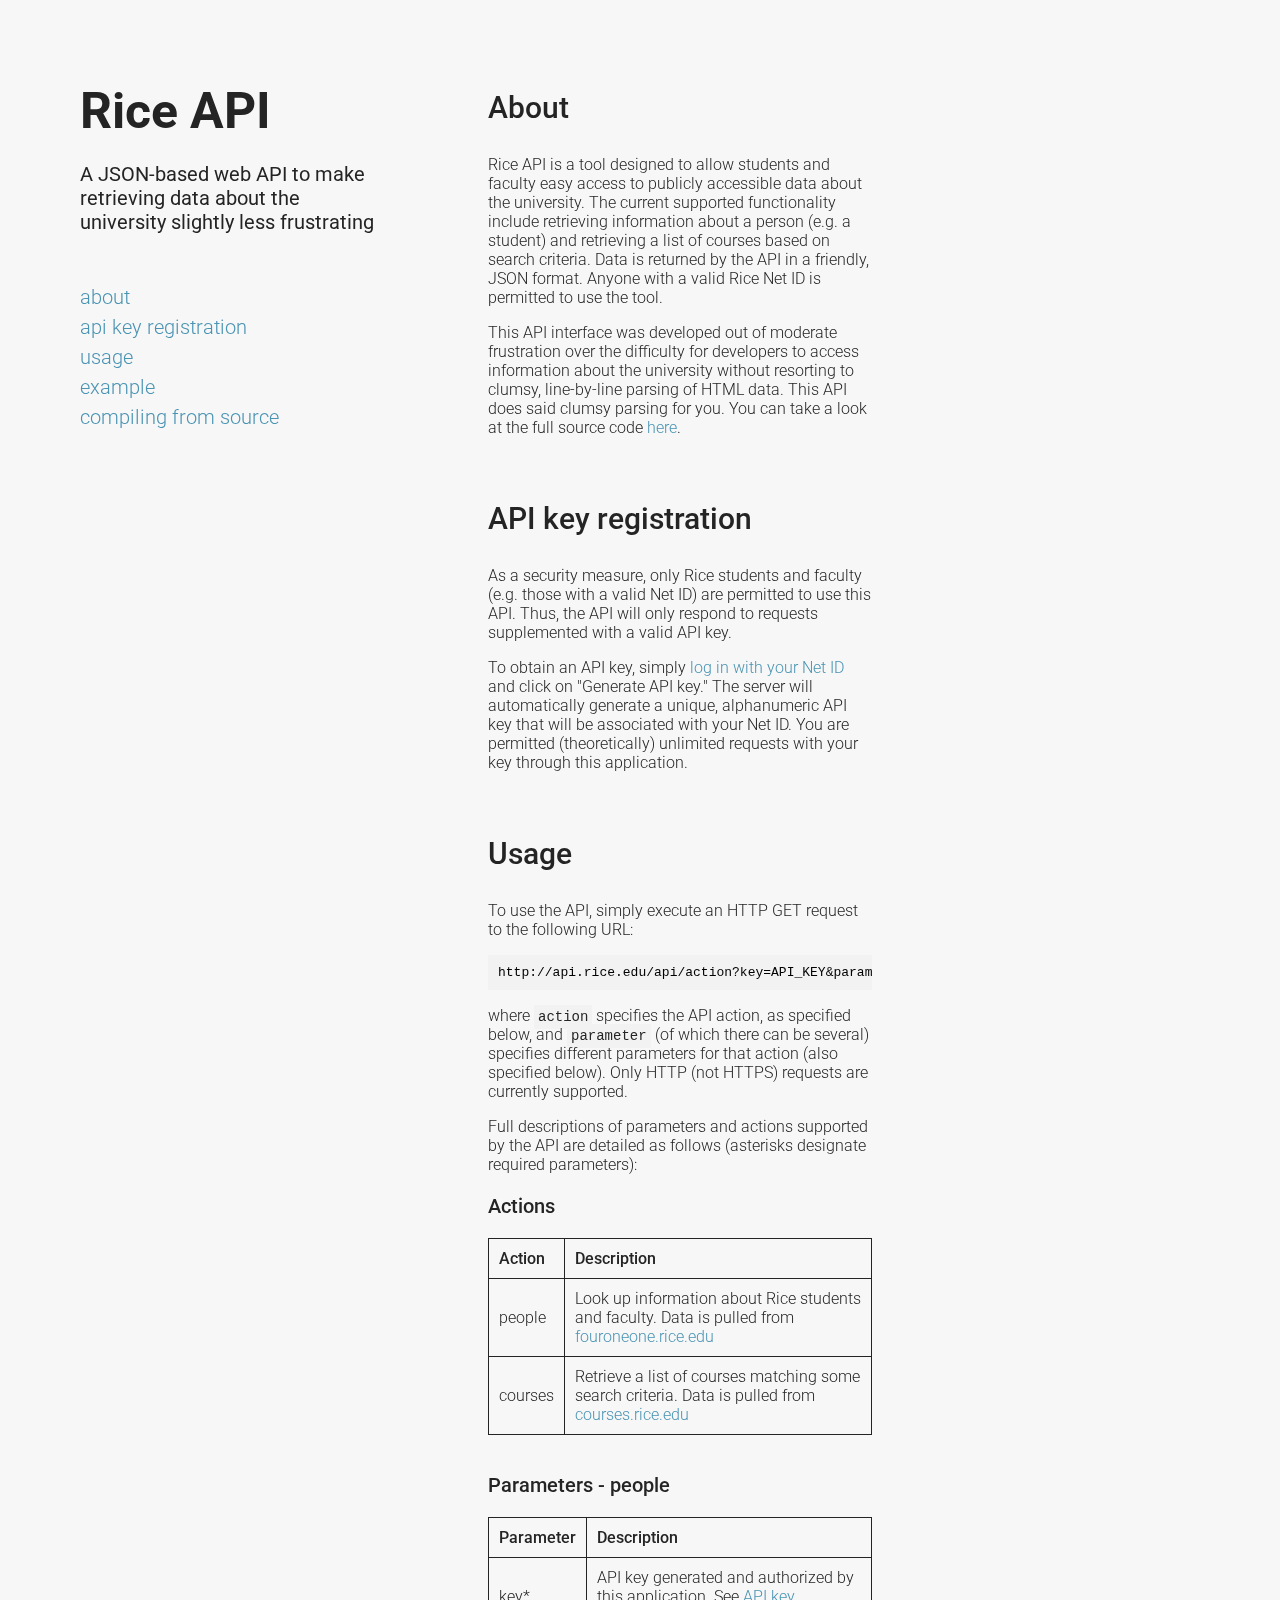
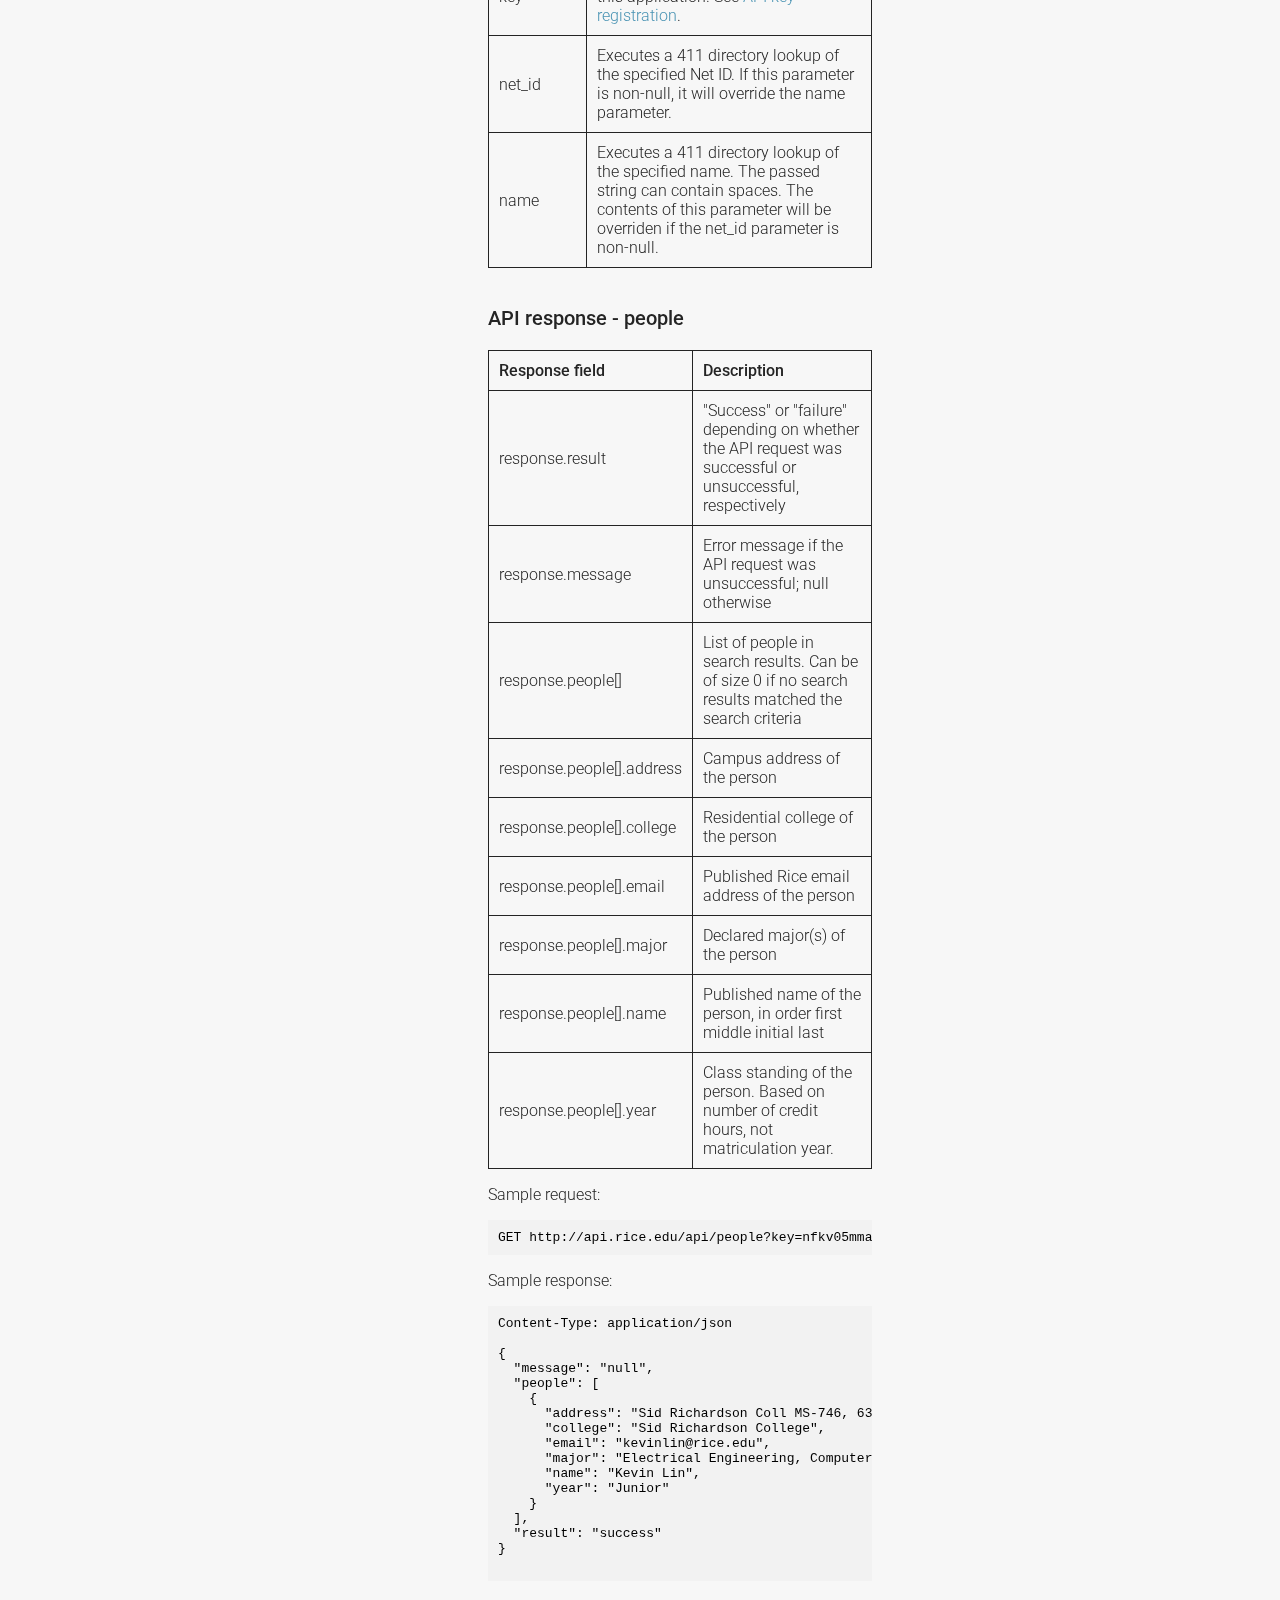
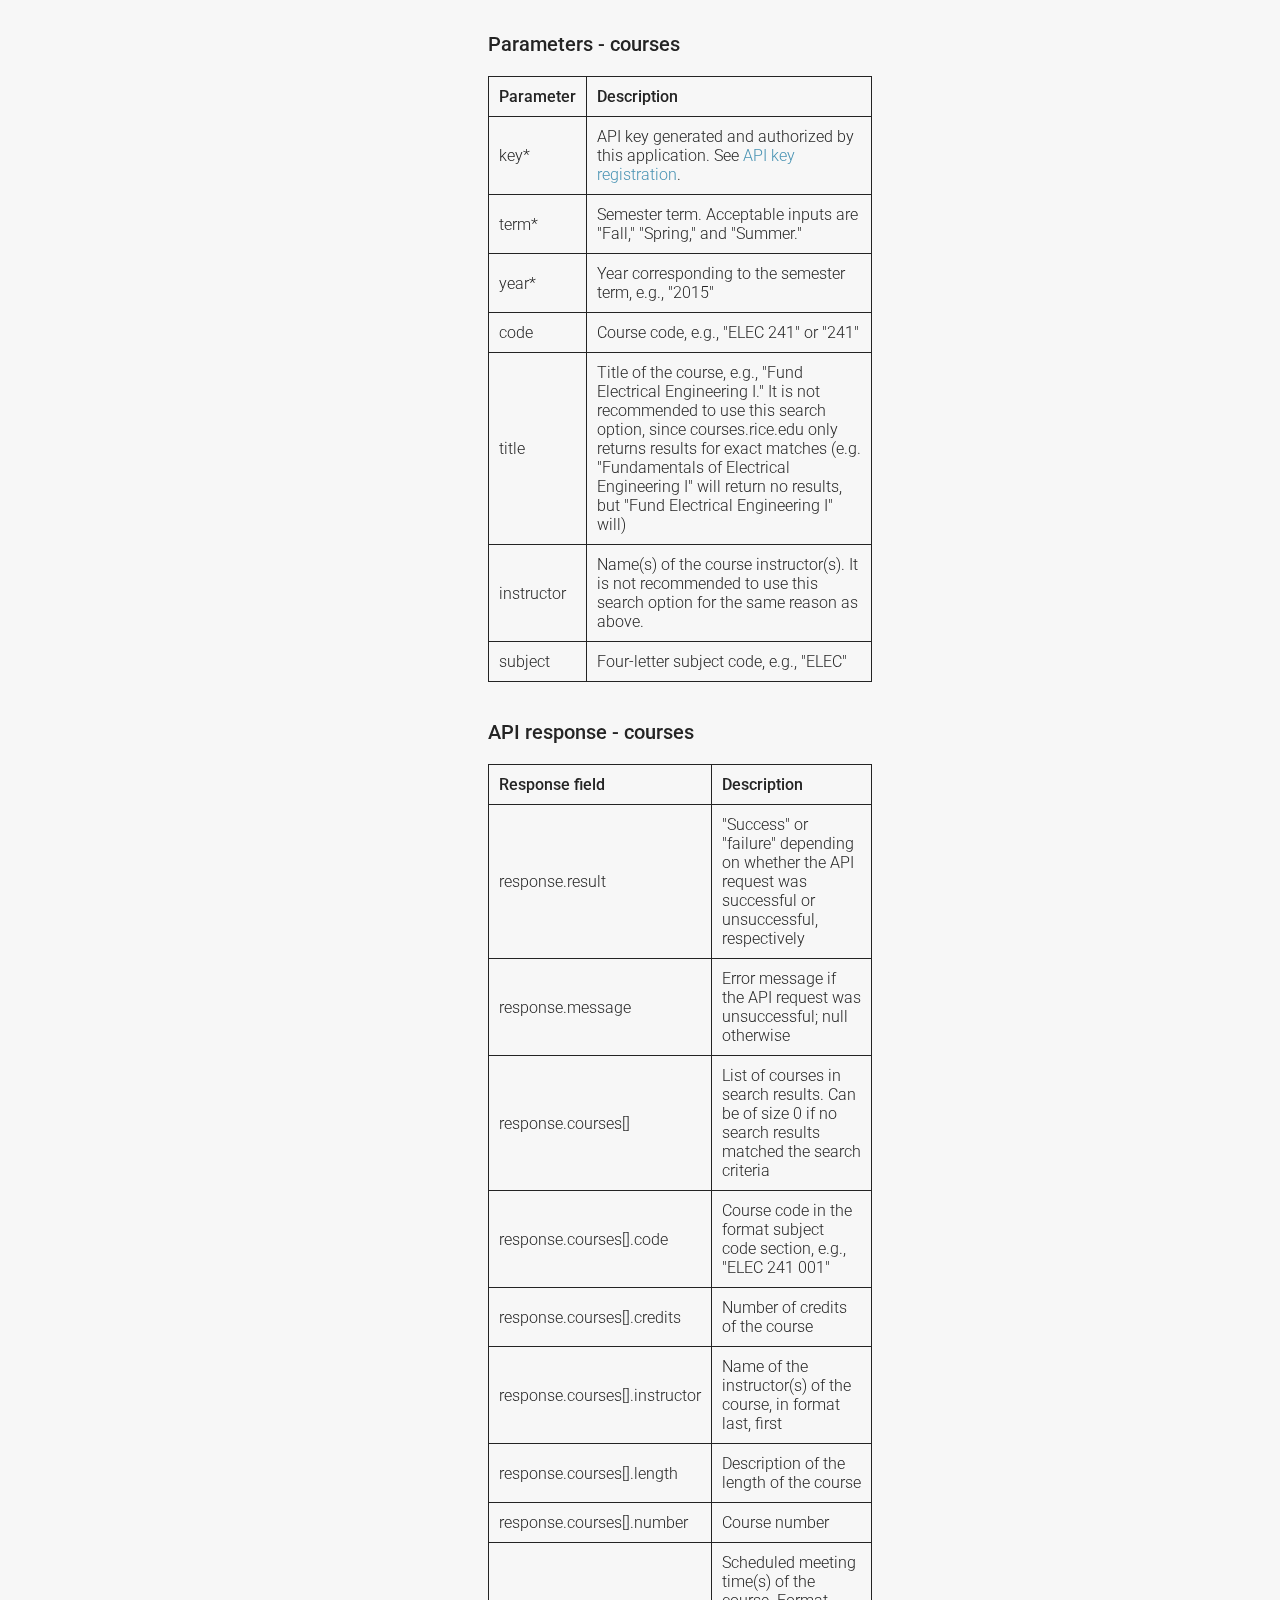
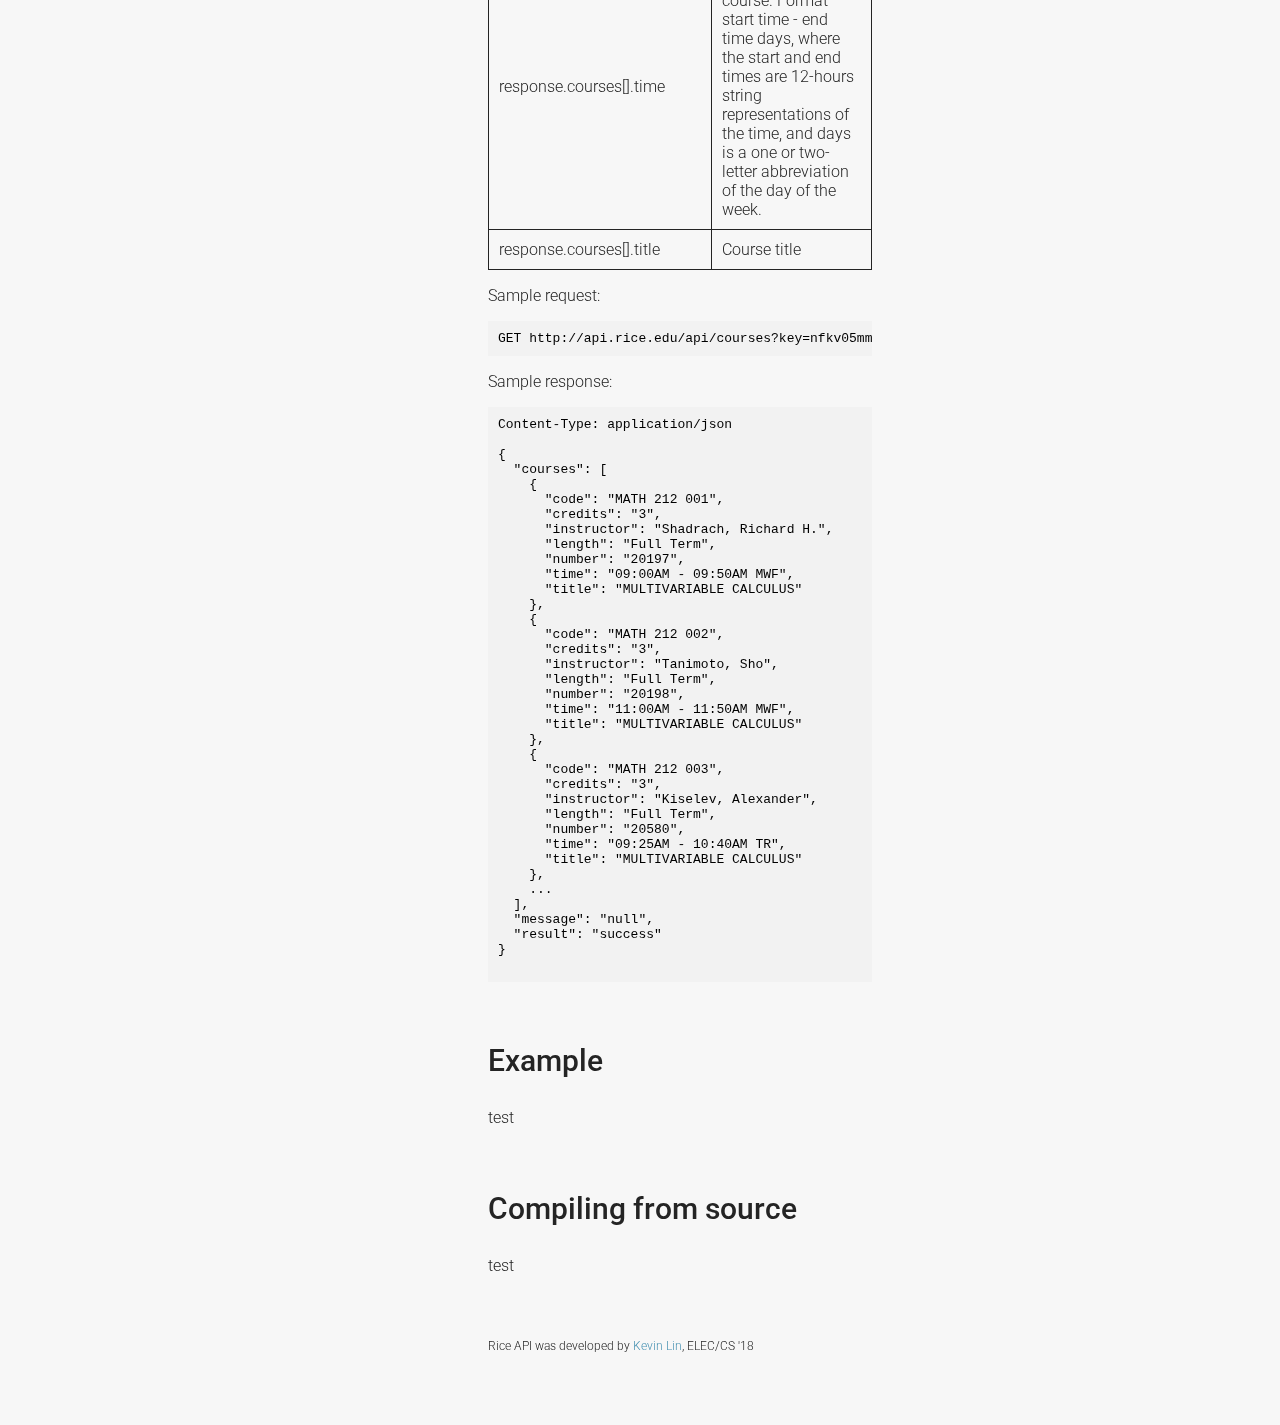
==== app/static/index.html @ b95ea98e "API key generation interface + bug fixes" ====
<!DOCTYPE html>
<html>
    <head lang="en">
        <meta charset="UTF-8">

        <link href='http://fonts.googleapis.com/css?family=Roboto:400,100,300,500,700,900' rel='stylesheet' type='text/css'>
        <link href='../static/stylesheet.css' rel='stylesheet' type='text/css'>
        <link href='../static/prettify/sunburst.css' rel='stylesheet' type='text/css'>

        <script src="../static/prettify/run_prettify.js"></script>

        <title>Rice API</title>
    </head>

    <body>
        <div class="sidebar">
            <p class="title">Rice API</p>
            <p class="subtitle">A JSON-based web API to make retrieving data about the university slightly less frustrating</p>
            <br/>
            <p class="link"><a href="#">about</a></p>
            <p class="link"><a href="#">api key registration</a></p>
            <p class="link"><a href="#">usage</a></p>
            <p class="link"><a href="#">example</a></p>
            <p class="link"><a href="#">compiling from source</a></p>
        </div>
        <div class="content">
            <p class="heading">About</p>
            <p class="text">Rice API is a tool designed to allow students and faculty easy access to publicly accessible data about the university. The current supported functionality include retrieving information about a person (e.g. a student) and retrieving a list of courses based on search criteria. Data is returned by the API in a friendly, JSON format. Anyone with a valid Rice Net ID is permitted to use the tool.</p>
            <p class="text">This API interface was developed out of moderate frustration over the difficulty for developers to access information about the university without resorting to clumsy, line-by-line parsing of HTML data. This API does said clumsy parsing for you. You can take a look at the full source code <a href="https://www.github.com/LINKIWI/RiceAPI">here</a>.</p>
            <br/>
            <p class="heading">API key registration</p>
            <p class="text">As a security measure, only Rice students and faculty (e.g. those with a valid Net ID) are permitted to use this API. Thus, the API will only respond to requests supplemented with a valid API key.</p>
            <p class="text">To obtain an API key, simply <a href="/login">log in with your Net ID</a> and click on "Generate API key." The server will automatically generate a unique, alphanumeric API key that will be associated with your Net ID. You are permitted (theoretically) unlimited requests with your key through this application.</p>
            <br/>
            <p class="heading">Usage</p>
            <p class="text">To use the API, simply execute an HTTP GET request to the following URL:</p>
            <pre>http://api.rice.edu/api/action?key=API_KEY&amp;parameter=SOME_CRITERION</pre>
            <p class="text">where <code>action</code> specifies the API action, as specified below, and <code>parameter</code> (of which there can be several) specifies different parameters for that action (also specified below). Only HTTP (not HTTPS) requests are currently supported.</p>
            <p class="text">Full descriptions of parameters and actions supported by the API are detailed as follows (asterisks designate required parameters):</p>
            <p class="subheading">Actions</p>
            <table border="1" cellpadding="10px">
                <tr>
                    <td><p class="bold_text">Action</p></td>
                    <td><p class="bold_text">Description</p></td>
                </tr>
                <tr>
                    <td><p class="table_text">people</p></td>
                    <td>
                        <p class="table_text">Look up information about Rice students and faculty. Data is pulled from <a href="http://fouroneone.rice.edu">fouroneone.rice.edu</a></p>
                    </td>
                </tr>
                <tr>
                    <td><p class="table_text">courses</p></td>
                    <td>
                        <p class="table_text">Retrieve a list of courses matching some search criteria. Data is pulled from <a href="http://courses.rice.edu">courses.rice.edu</a></p>
                    </td>
                </tr>
            </table>
            <br/>
            <p class="subheading">Parameters - people</p>
            <table border="1" cellpadding="10px">
                <tr>
                    <td><p class="bold_text">Parameter</p></td>
                    <td><p class="bold_text">Description</p></td>
                </tr>
                <tr>
                    <td><p class="table_text">key*</p></td>
                    <td>
                        <p class="table_text">API key generated and authorized by this application. See <a href="#">API key registration</a>.</p>
                    </td>
                </tr>
                <tr>
                    <td><p class="table_text">net_id</p></td>
                    <td>
                        <p class="table_text">Executes a 411 directory lookup of the specified Net ID. If this parameter is non-null, it will override the name parameter.</p>
                    </td>
                </tr>
                <tr>
                    <td><p class="table_text">name</p></td>
                    <td>
                        <p class="table_text">Executes a 411 directory lookup of the specified name. The passed string can contain spaces. The contents of this parameter will be overriden if the net_id parameter is non-null.</p>
                    </td>
                </tr>
            </table>
            <br/>
            <p class="subheading">API response - people</p>
            <table border="1" cellpadding="10px">
                <tr>
                    <td><p class="bold_text">Response field</p></td>
                    <td><p class="bold_text">Description</p></td>
                </tr>
                <tr>
                    <td><p class="table_text">response.result</p></td>
                    <td>
                        <p class="table_text">"Success" or "failure" depending on whether the API request was successful or unsuccessful, respectively</p>
                    </td>
                </tr>
                <tr>
                    <td><p class="table_text">response.message</p></td>
                    <td>
                        <p class="table_text">Error message if the API request was unsuccessful; null otherwise</p>
                    </td>
                </tr>
                <tr>
                    <td><p class="table_text">response.people[]</p></td>
                    <td>
                        <p class="table_text">List of people in search results. Can be of size 0 if no search results matched the search criteria</p>
                    </td>
                </tr>
                <tr>
                    <td><p class="table_text">response.people[].address</p></td>
                    <td>
                        <p class="table_text">Campus address of the person</p>
                    </td>
                </tr>
                <tr>
                    <td><p class="table_text">response.people[].college</p></td>
                    <td>
                        <p class="table_text">Residential college of the person</p>
                    </td>
                </tr>
                <tr>
                    <td><p class="table_text">response.people[].email</p></td>
                    <td>
                        <p class="table_text">Published Rice email address of the person</p>
                    </td>
                </tr>
                <tr>
                    <td><p class="table_text">response.people[].major</p></td>
                    <td>
                        <p class="table_text">Declared major(s) of the person</p>
                    </td>
                </tr>
                <tr>
                    <td><p class="table_text">response.people[].name</p></td>
                    <td>
                        <p class="table_text">Published name of the person, in order first middle initial last</p>
                    </td>
                </tr>
                <tr>
                    <td><p class="table_text">response.people[].year</p></td>
                    <td>
                        <p class="table_text">Class standing of the person. Based on number of credit hours, not matriculation year.</p>
                    </td>
                </tr>
            </table>
            <p class="text">Sample request:</p>
            <pre>GET http://api.rice.edu/api/people?key=nfkv05mmalawcba6ta00mhz536denf&amp;net_id=kl38</pre>
            <p class="text">Sample response:</p>
            <pre>
Content-Type: application/json

{
  "message": "null",
  "people": [
    {
      "address": "Sid Richardson Coll MS-746, 6360 Main Street, , TX 77005-1847",
      "college": "Sid Richardson College",
      "email": "kevinlin@rice.edu",
      "major": "Electrical Engineering, Computer Science",
      "name": "Kevin Lin",
      "year": "Junior"
    }
  ],
  "result": "success"
}
            </pre>
            <br/>
            <p class="subheading">Parameters - courses</p>
            <table border="1" cellpadding="10px">
                <tr>
                    <td><p class="bold_text">Parameter</p></td>
                    <td><p class="bold_text">Description</p></td>
                </tr>
                <tr>
                    <td><p class="table_text">key*</p></td>
                    <td>
                        <p class="table_text">API key generated and authorized by this application. See <a href="#">API key registration</a>.</p>
                    </td>
                </tr>
                <tr>
                    <td><p class="table_text">term*</p></td>
                    <td>
                        <p class="table_text">Semester term. Acceptable inputs are "Fall," "Spring," and "Summer."</p>
                    </td>
                </tr>
                <tr>
                    <td><p class="table_text">year*</p></td>
                    <td>
                        <p class="table_text">Year corresponding to the semester term, e.g., "2015"</p>
                    </td>
                </tr>
                <tr>
                    <td><p class="table_text">code</p></td>
                    <td>
                        <p class="table_text">Course code, e.g., "ELEC 241" or "241"</p>
                    </td>
                </tr>
                <tr>
                    <td><p class="table_text">title</p></td>
                    <td>
                        <p class="table_text">Title of the course, e.g., "Fund Electrical Engineering I." It is not recommended to use this search option, since courses.rice.edu only returns results for exact matches (e.g. "Fundamentals of Electrical Engineering I" will return no results, but "Fund Electrical Engineering I" will)</p>
                    </td>
                </tr>
                <tr>
                    <td><p class="table_text">instructor</p></td>
                    <td>
                        <p class="table_text">Name(s) of the course instructor(s). It is not recommended to use this search option for the same reason as above.</p>
                    </td>
                </tr>
                <tr>
                    <td><p class="table_text">subject</p></td>
                    <td>
                        <p class="table_text">Four-letter subject code, e.g., "ELEC"</p>
                    </td>
                </tr>
            </table>
            <br/>
            <p class="subheading">API response - courses</p>
            <table border="1" cellpadding="10px">
                <tr>
                    <td><p class="bold_text">Response field</p></td>
                    <td><p class="bold_text">Description</p></td>
                </tr>
                <tr>
                    <td><p class="table_text">response.result</p></td>
                    <td>
                        <p class="table_text">"Success" or "failure" depending on whether the API request was successful or unsuccessful, respectively</p>
                    </td>
                </tr>
                <tr>
                    <td><p class="table_text">response.message</p></td>
                    <td>
                        <p class="table_text">Error message if the API request was unsuccessful; null otherwise</p>
                    </td>
                </tr>
                <tr>
                    <td><p class="table_text">response.courses[]</p></td>
                    <td>
                        <p class="table_text">List of courses in search results. Can be of size 0 if no search results matched the search criteria</p>
                    </td>
                </tr>
                <tr>
                    <td><p class="table_text">response.courses[].code</p></td>
                    <td>
                        <p class="table_text">Course code in the format subject code section, e.g., "ELEC 241 001"</p>
                    </td>
                </tr>
                <tr>
                    <td><p class="table_text">response.courses[].credits</p></td>
                    <td>
                        <p class="table_text">Number of credits of the course</p>
                    </td>
                </tr>
                <tr>
                    <td><p class="table_text">response.courses[].instructor</p></td>
                    <td>
                        <p class="table_text">Name of the instructor(s) of the course, in format last, first</p>
                    </td>
                </tr>
                <tr>
                    <td><p class="table_text">response.courses[].length</p></td>
                    <td>
                        <p class="table_text">Description of the length of the course</p>
                    </td>
                </tr>
                <tr>
                    <td><p class="table_text">response.courses[].number</p></td>
                    <td>
                        <p class="table_text">Course number</p>
                    </td>
                </tr>
                <tr>
                    <td><p class="table_text">response.courses[].time</p></td>
                    <td>
                        <p class="table_text">Scheduled meeting time(s) of the course. Format start time - end time days, where the start and end times are 12-hours string representations of the time, and days is a one or two-letter abbreviation of the day of the week.</p>
                    </td>
                </tr>
                <tr>
                    <td><p class="table_text">response.courses[].title</p></td>
                    <td>
                        <p class="table_text">Course title</p>
                    </td>
                </tr>
            </table>
            <p class="text">Sample request:</p>
            <pre>GET http://api.rice.edu/api/courses?key=nfkv05mmalawcba6ta00mhz536denf&amp;term=spring&amp;year=2015&amp;code=MATH 212</pre>
            <p class="text">Sample response:</p>
            <pre>
Content-Type: application/json

{
  "courses": [
    {
      "code": "MATH 212 001",
      "credits": "3",
      "instructor": "Shadrach, Richard H.",
      "length": "Full Term",
      "number": "20197",
      "time": "09:00AM - 09:50AM MWF",
      "title": "MULTIVARIABLE CALCULUS"
    },
    {
      "code": "MATH 212 002",
      "credits": "3",
      "instructor": "Tanimoto, Sho",
      "length": "Full Term",
      "number": "20198",
      "time": "11:00AM - 11:50AM MWF",
      "title": "MULTIVARIABLE CALCULUS"
    },
    {
      "code": "MATH 212 003",
      "credits": "3",
      "instructor": "Kiselev, Alexander",
      "length": "Full Term",
      "number": "20580",
      "time": "09:25AM - 10:40AM TR",
      "title": "MULTIVARIABLE CALCULUS"
    },
    ...
  ],
  "message": "null",
  "result": "success"
}
            </pre>
            <br/>
            <p class="heading">Example</p>
            <p class="text">test</p>
            <br/>
            <p class="heading">Compiling from source</p>
            <p class="text">test</p>
            <br/>
            <br/>
            <p class="footer">Rice API was developed by <a href="http://www.kevinlin.info">Kevin Lin</a>, ELEC/CS '18</p>
        </div>
    </body>
</html>
---- app/static/stylesheet.css ----
body {
    background: #F7F7F7;
    margin-top: 60px;
    margin-bottom: 60px;
}

table {
    border-collapse: collapse;
}

table, th, td {
    border: 1px solid #242424;
}

pre {
    background: #F2F2F2;
    padding: 10px;
    overflow: auto;
}

code {
    background: #F2F2F2;
    padding: 4px;
    font-size: 14px;
}

p.title {
    font-family: 'Roboto', sans-serif;
    font-weight: 700;
    font-size: 50px;
    line-height: 2px;
    color: #242424;
}

p.subtitle {
    font-family: 'Roboto', sans-serif;
    font-weight: 400;
    font-size: 20px;
    color: #242424;
}

p.heading {
    font-family: 'Roboto', sans-serif;
    font-weight: 500;
    font-size: 30px;
    color: #242424;
}

p.text {
    font-family: 'Roboto', sans-serif;
    font-weight: 300;
    font-size: 16px;
    color: #242424;
}

p.table_text {
    font-family: 'Roboto', sans-serif;
    font-weight: 300;
    font-size: 16px;
    margin: 0;
    padding: 0;
    color: #242424;
}

p.bold_text {
    font-family: 'Roboto', sans-serif;
    font-weight: 500;
    font-size: 16px;
    margin: 0;
    padding: 0;
    color: #242424;
}

p.text_alt {
    font-family: 'Roboto', sans-serif;
    font-weight: 300;
    font-size: 16px;
    line-height: 10px;
    color: #242424;
}

p.subheading {
    font-family: 'Roboto', sans-serif;
    font-weight: 500;
    font-size: 20px;
    color: #242424;
}

p.footer {
    font-family: 'Roboto', sans-serif;
    font-weight: 300;
    font-size: 12px;
    color: #242424;
}

p.link {
    font-family: 'Roboto', sans-serif;
    font-weight: 300;
    font-size: 20px;
    line-height: 10px;
    color: #242424;
}

div.content {
    margin-left: 480px;
    margin-right: 400px;
    overflow: auto;
}

div.sidebar {
    width: 300px;
    margin-right: 80px;
    margin-left: 80px;
    position: fixed;
    left: 0;
}

a:link {
    color: #4993B3;
    text-decoration: none;
}

a:active {
    color: #4993B3;
    text-decoration: none;
}

a:visited {
    color: #4993B3;
    text-decoration: none;
}

a:hover {
    color: #9CCFE6;
    text-decoration: none;
}
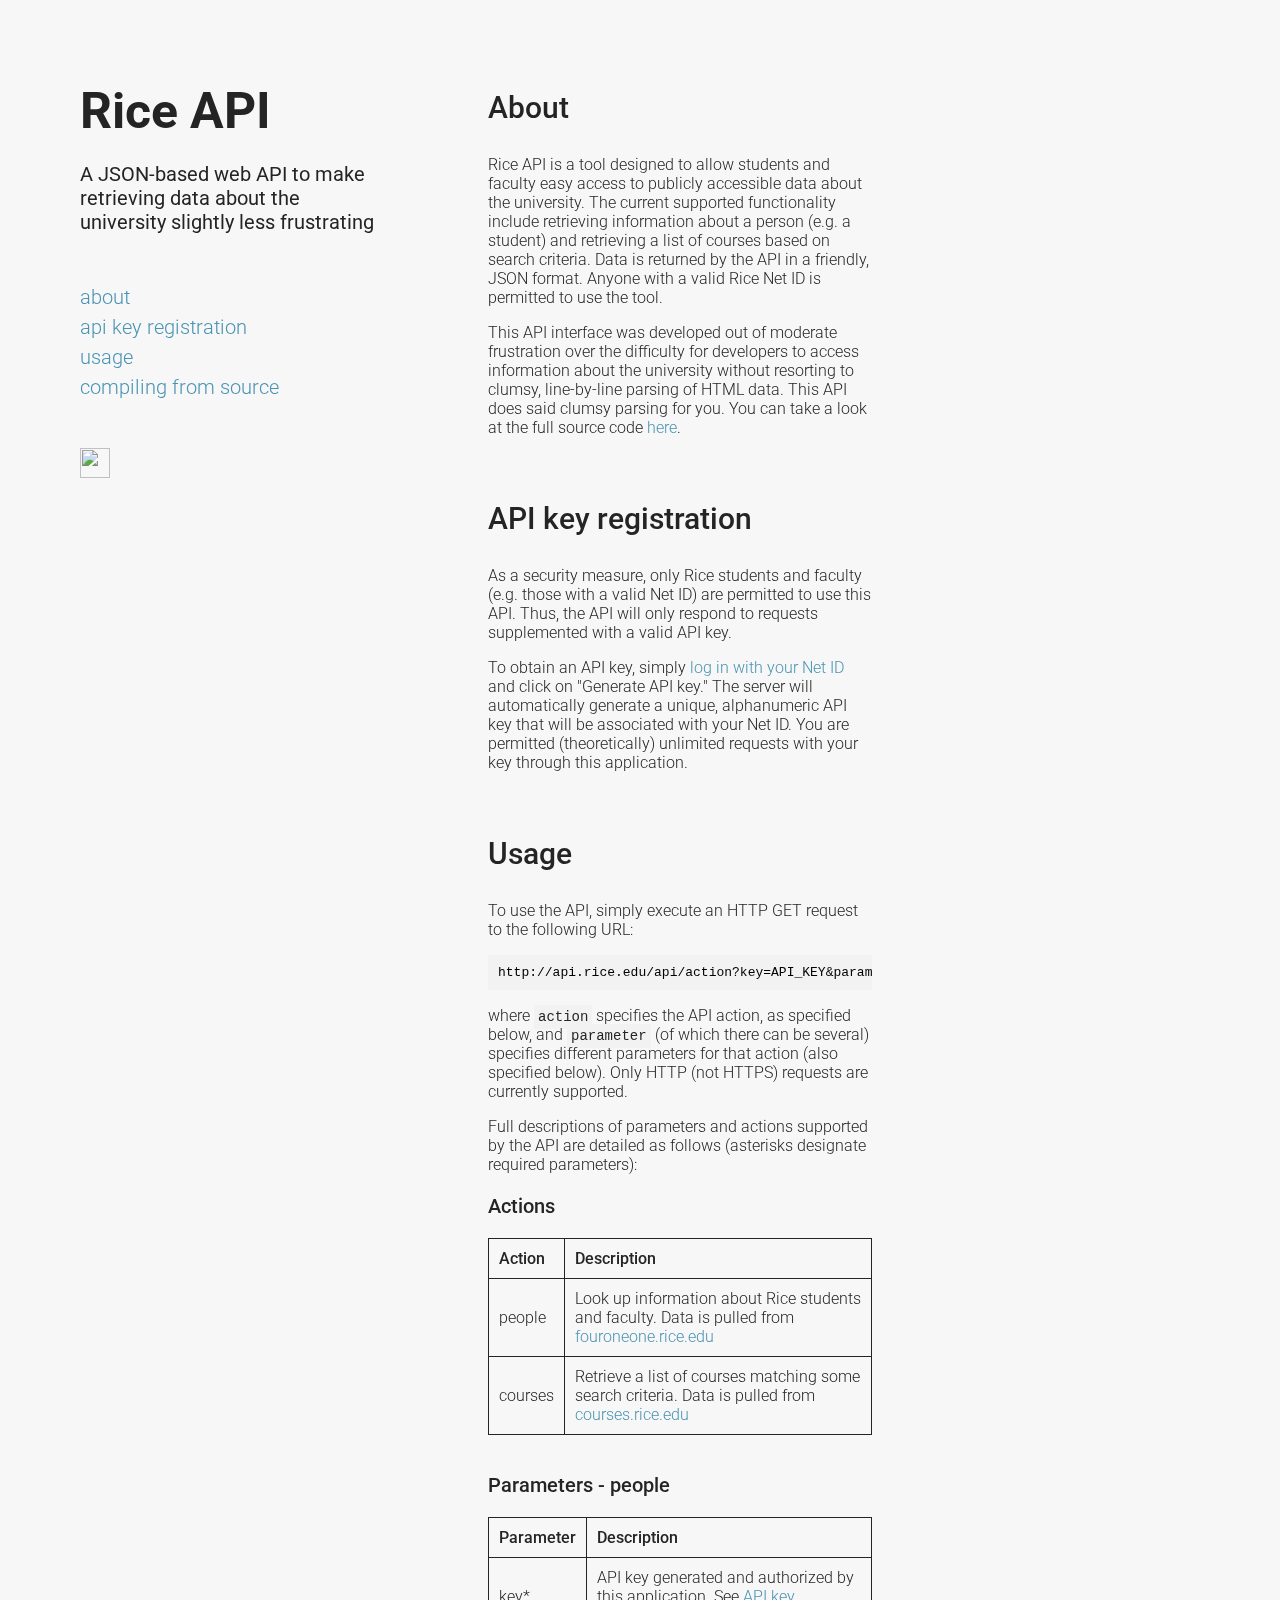
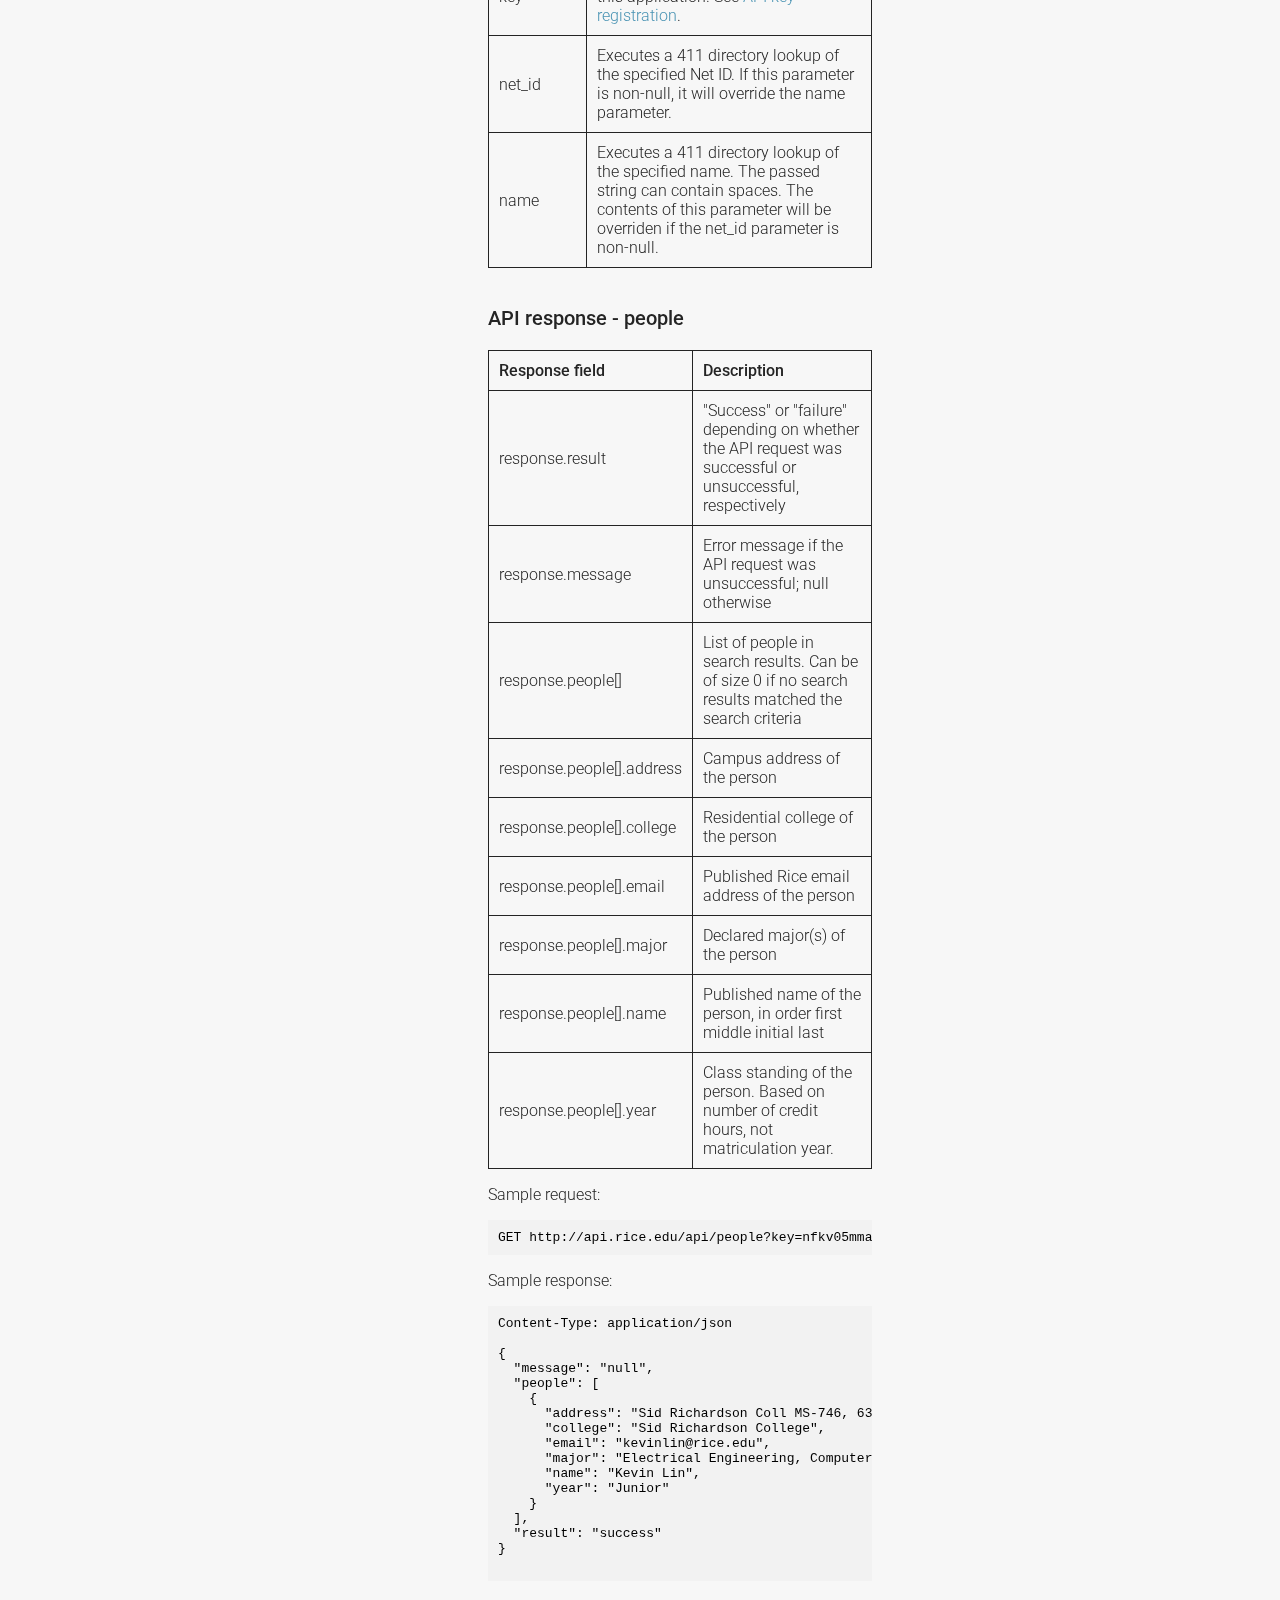
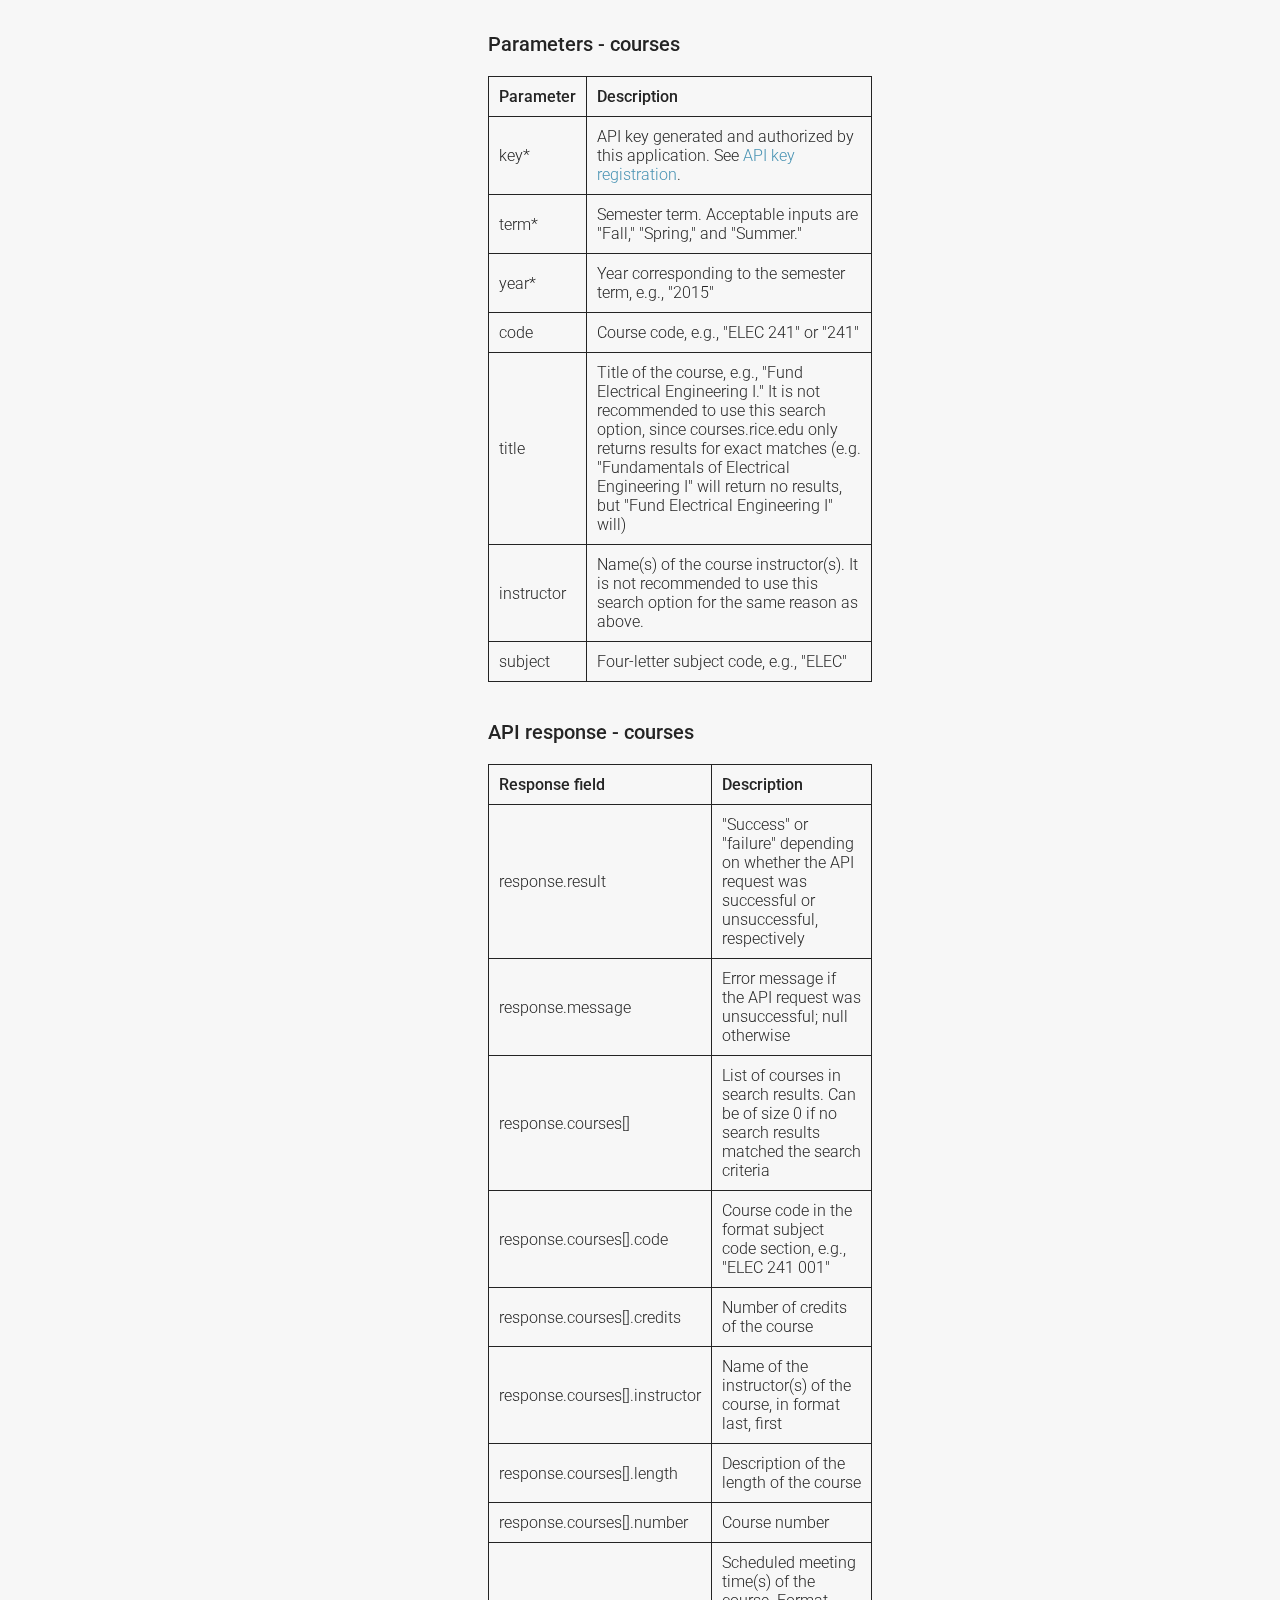
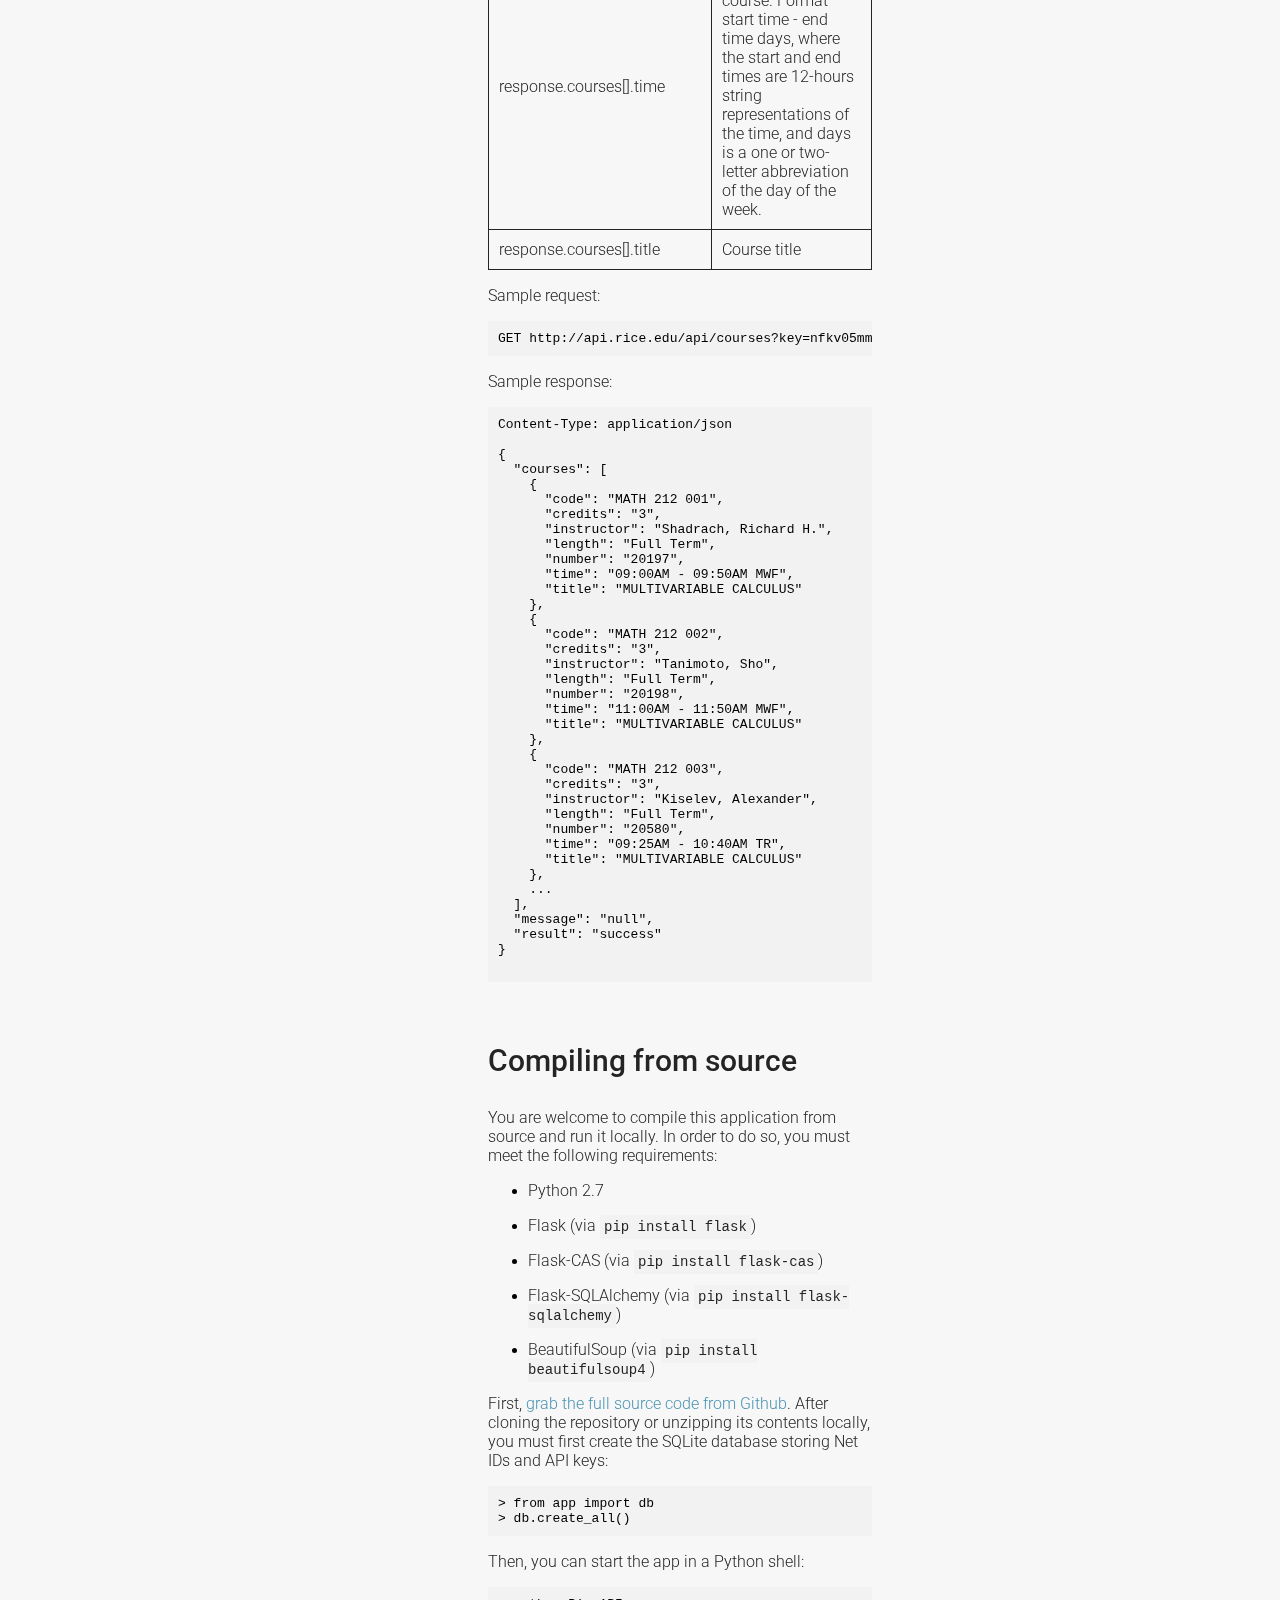
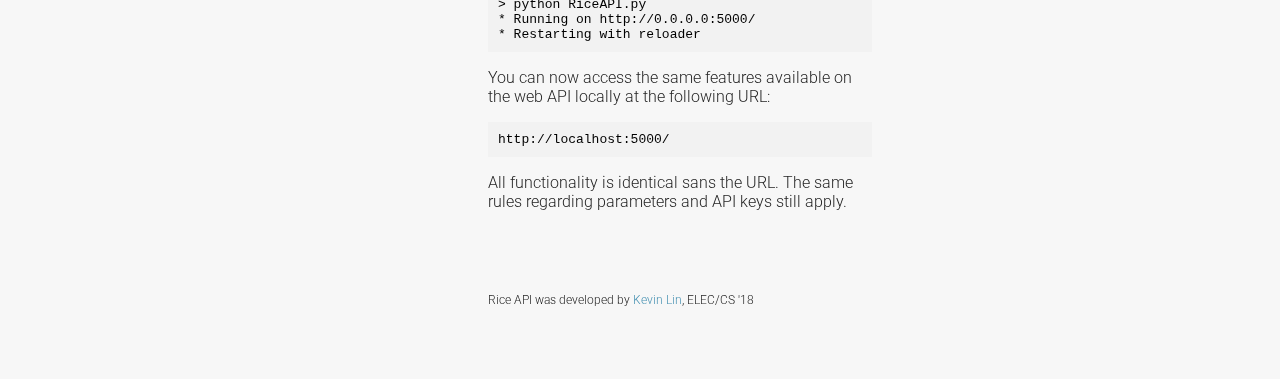
==== commit 34deb36e: "Update UI" ====
--- a/app/static/index.html
+++ b/app/static/index.html
@@ -7,9 +7,28 @@
         <link href='../static/stylesheet.css' rel='stylesheet' type='text/css'>
         <link href='../static/prettify/sunburst.css' rel='stylesheet' type='text/css'>
 
+        <script src="http://ajax.googleapis.com/ajax/libs/jquery/1.10.2/jquery.min.js"></script>
         <script src="../static/prettify/run_prettify.js"></script>
 
         <title>Rice API</title>
+
+        <script>
+            $(function () {
+                $('a[href*=#]:not([href=#])').click(function () {
+                    if (location.pathname.replace(/^\//, '') == this.pathname.replace(/^\//, '') && location.hostname == this.hostname) {
+
+                        var target = $(this.hash);
+                        target = target.length ? target : $('[name=' + this.hash.slice(1) + ']');
+                        if (target.length) {
+                            $('html,body').animate({
+                                scrollTop: target.offset().top
+                            }, 1000);
+                            return false;
+                        }
+                    }
+                });
+            });
+        </script>
     </head>
 
     <body>
@@ -17,21 +36,25 @@
             <p class="title">Rice API</p>
             <p class="subtitle">A JSON-based web API to make retrieving data about the university slightly less frustrating</p>
             <br/>
-            <p class="link"><a href="#">about</a></p>
-            <p class="link"><a href="#">api key registration</a></p>
-            <p class="link"><a href="#">usage</a></p>
-            <p class="link"><a href="#">example</a></p>
-            <p class="link"><a href="#">compiling from source</a></p>
+            <p class="link"><a href="#about">about</a></p>
+            <p class="link"><a href="#api">api key registration</a></p>
+            <p class="link"><a href="#usage">usage</a></p>
+            <p class="link"><a href="#source">compiling from source</a></p>
+            <br/><br/>
+            <a href="https://www.github.com/LINKIWI/RiceAPI"><img src="static/github.png" width="30px" height="30px" /></a>
         </div>
         <div class="content">
+            <a name="about"></a>
             <p class="heading">About</p>
             <p class="text">Rice API is a tool designed to allow students and faculty easy access to publicly accessible data about the university. The current supported functionality include retrieving information about a person (e.g. a student) and retrieving a list of courses based on search criteria. Data is returned by the API in a friendly, JSON format. Anyone with a valid Rice Net ID is permitted to use the tool.</p>
             <p class="text">This API interface was developed out of moderate frustration over the difficulty for developers to access information about the university without resorting to clumsy, line-by-line parsing of HTML data. This API does said clumsy parsing for you. You can take a look at the full source code <a href="https://www.github.com/LINKIWI/RiceAPI">here</a>.</p>
             <br/>
+            <a name="api"></a>
             <p class="heading">API key registration</p>
             <p class="text">As a security measure, only Rice students and faculty (e.g. those with a valid Net ID) are permitted to use this API. Thus, the API will only respond to requests supplemented with a valid API key.</p>
             <p class="text">To obtain an API key, simply <a href="/login">log in with your Net ID</a> and click on "Generate API key." The server will automatically generate a unique, alphanumeric API key that will be associated with your Net ID. You are permitted (theoretically) unlimited requests with your key through this application.</p>
             <br/>
+            <a name="usage"></a>
             <p class="heading">Usage</p>
             <p class="text">To use the API, simply execute an HTTP GET request to the following URL:</p>
             <pre>http://api.rice.edu/api/action?key=API_KEY&amp;parameter=SOME_CRITERION</pre>
@@ -325,13 +348,29 @@
 }
             </pre>
             <br/>
-            <p class="heading">Example</p>
-            <p class="text">test</p>
-            <br/>
+            <a name="source"></a>
             <p class="heading">Compiling from source</p>
-            <p class="text">test</p>
-            <br/>
-            <br/>
+            <p class="text">You are welcome to compile this application from source and run it locally. In order to do so, you must meet the following requirements:</p>
+            <ul>
+                <li><p class="text">Python 2.7</p></li>
+                <li><p class="text">Flask (via <code>pip install flask</code>)</p></li>
+                <li><p class="text">Flask-CAS (via <code>pip install flask-cas</code>)</p></li>
+                <li><p class="text">Flask-SQLAlchemy (via <code>pip install flask-sqlalchemy</code>)</p></li>
+                <li><p class="text">BeautifulSoup (via <code>pip install beautifulsoup4</code>)</p></li>
+            </ul>
+            <p class="text">First, <a href="https://www.github.com/LINKIWI/RiceAPI">grab the full source code from Github</a>. After cloning the repository or unzipping its contents locally, you must first create the SQLite database storing Net IDs and API keys:</p>
+            <pre>
+> from app import db
+> db.create_all()</pre>
+            <p class="text">Then, you can start the app in a Python shell:</p>
+            <pre>
+> python RiceAPI.py
+* Running on http://0.0.0.0:5000/
+* Restarting with reloader</pre>
+            <p class="text">You can now access the same features available on the web API locally at the following URL:</p>
+            <pre>http://localhost:5000/</pre>
+            <p class="text">All functionality is identical sans the URL. The same rules regarding parameters and API keys still apply.</p>
+            <br/><br/><br/>
             <p class="footer">Rice API was developed by <a href="http://www.kevinlin.info">Kevin Lin</a>, ELEC/CS '18</p>
         </div>
     </body>
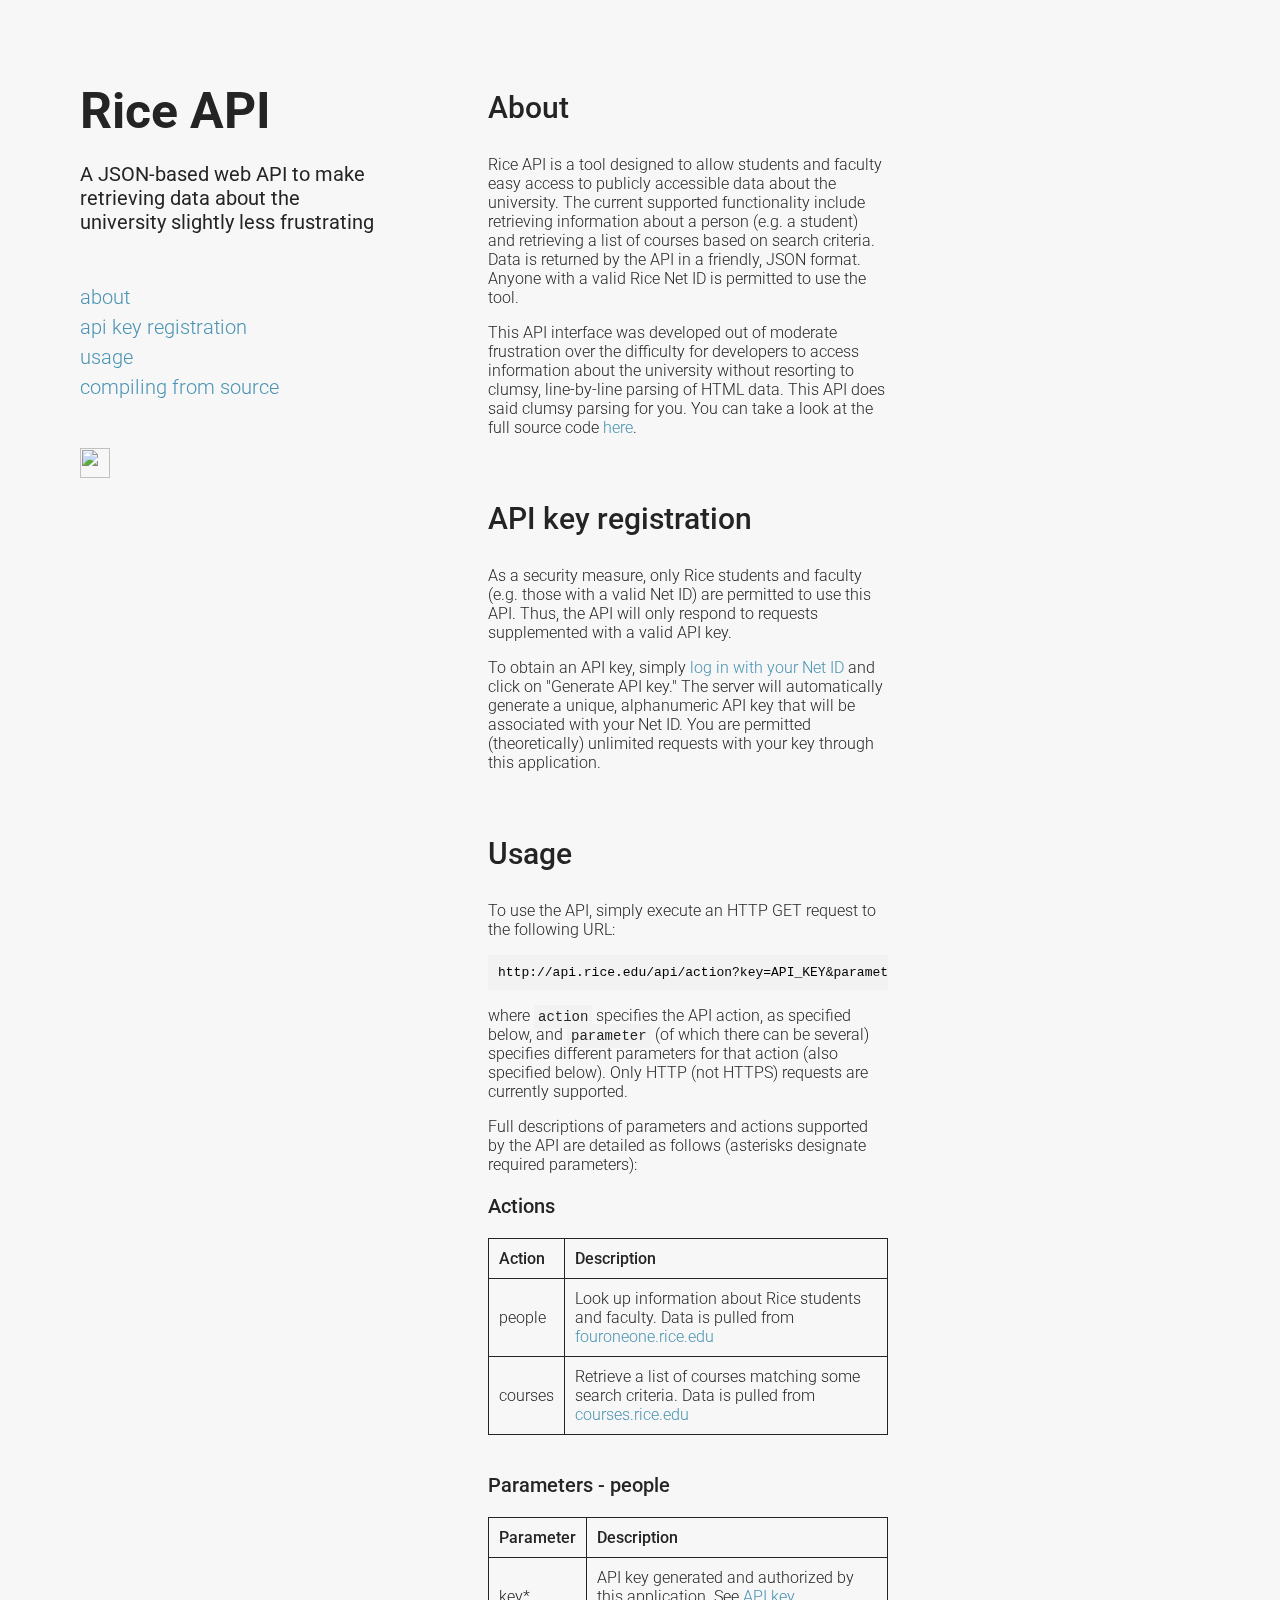
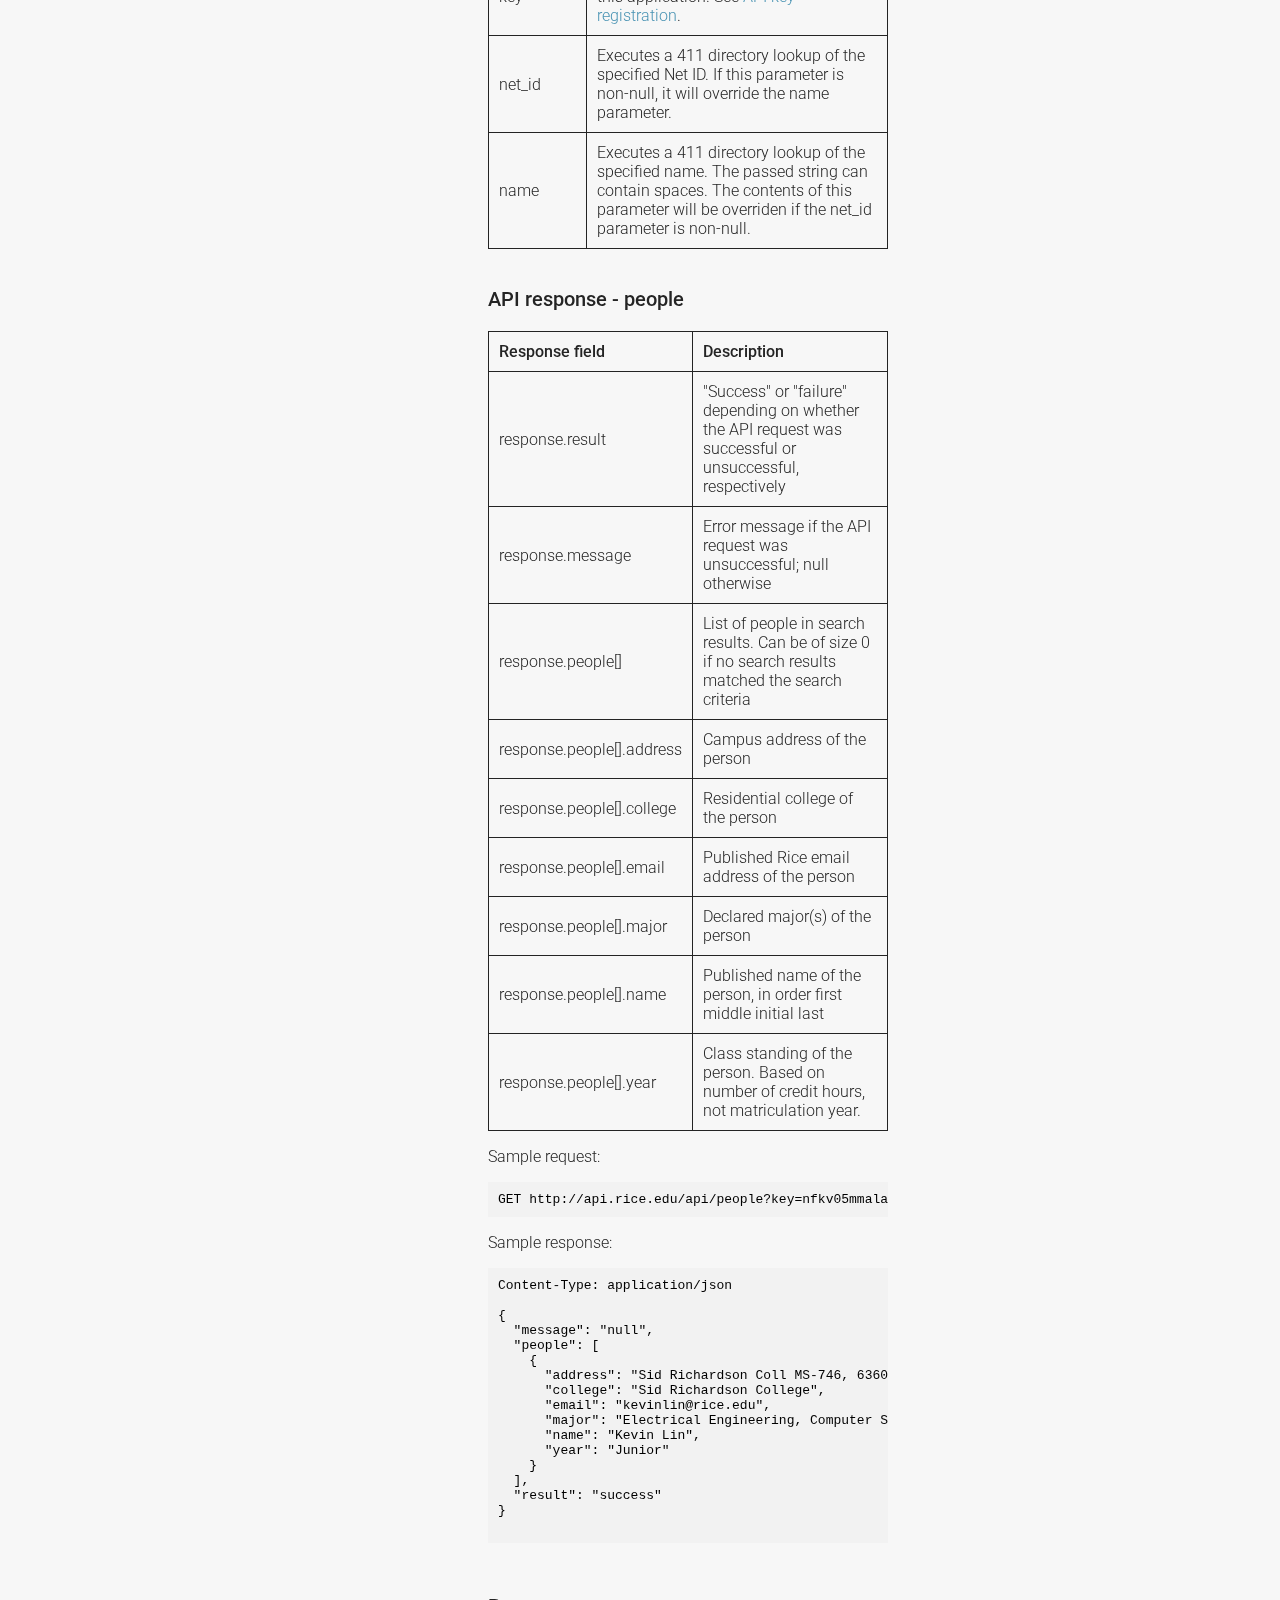
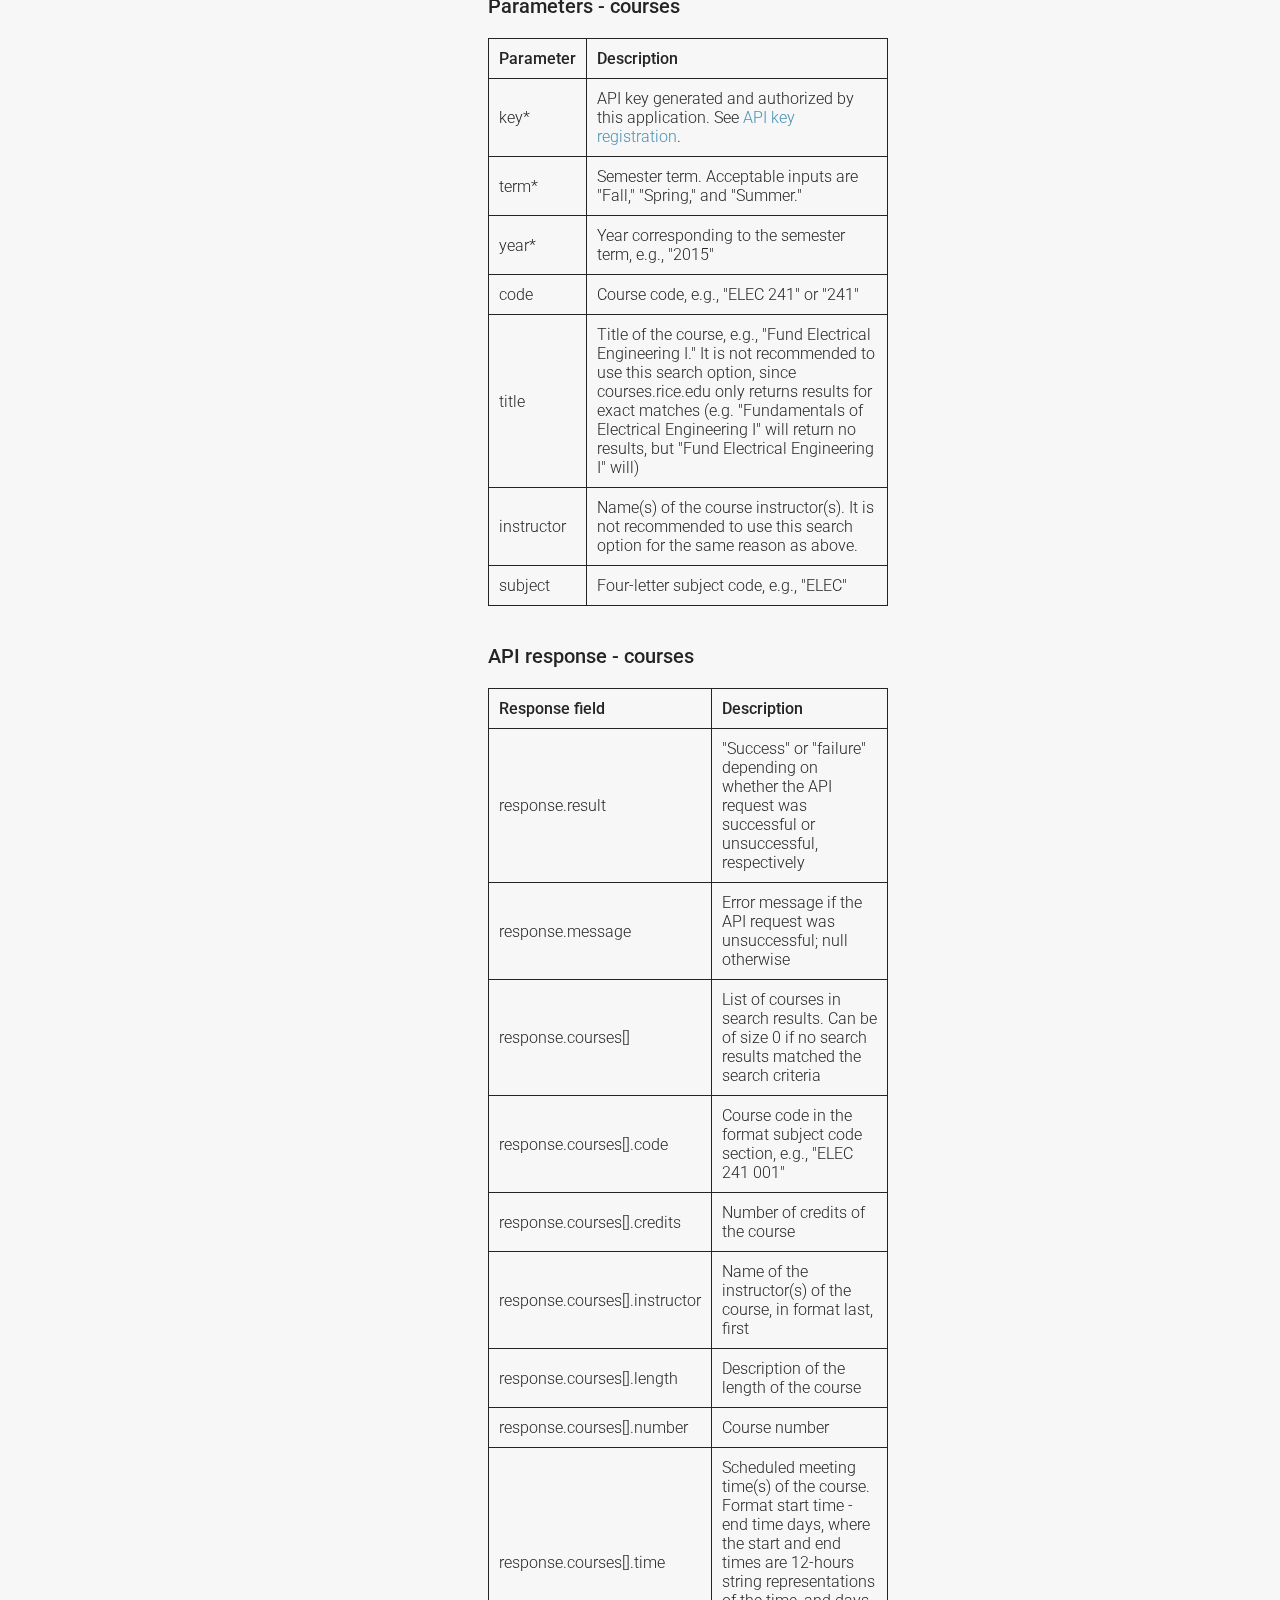
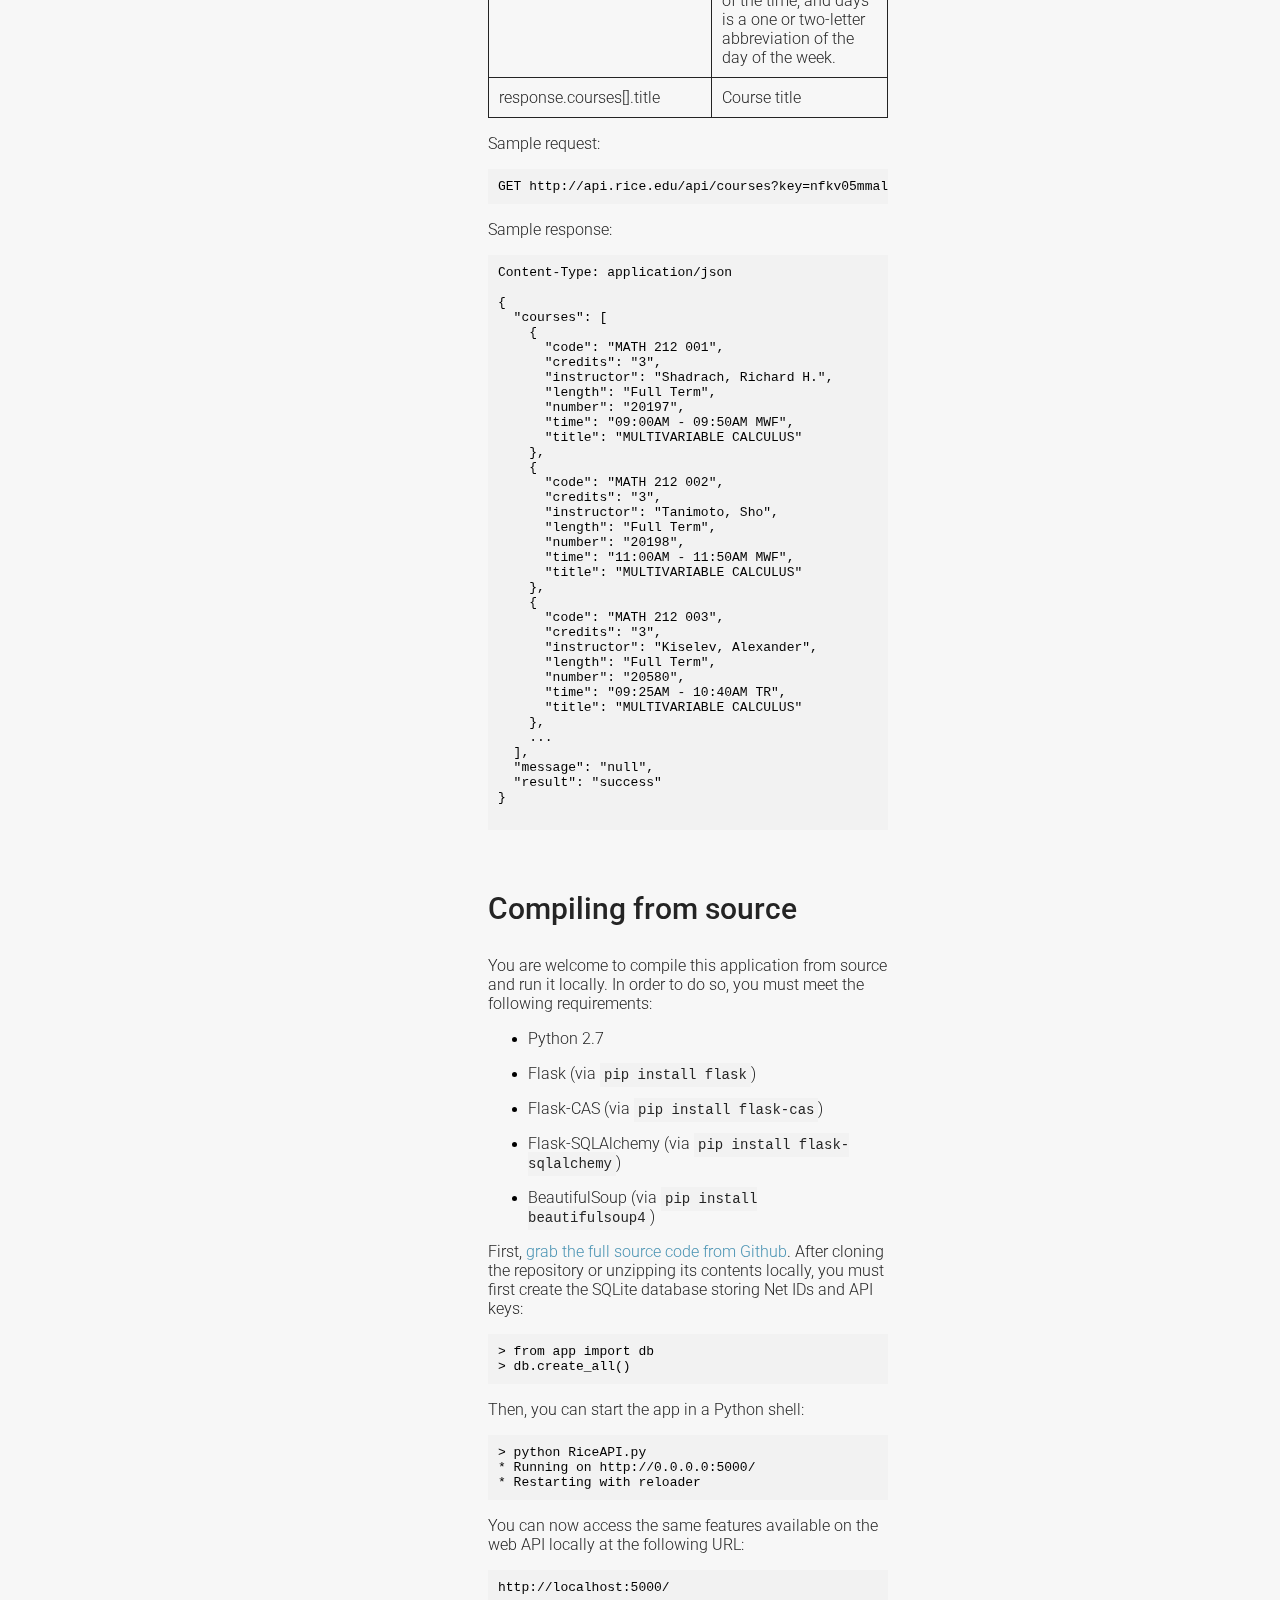
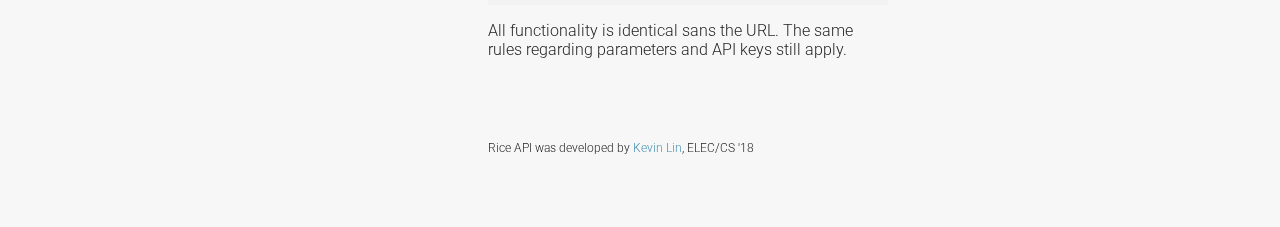
==== commit e1c8ed5e: "UI fixes + Apache WSGI" ====
--- a/app/static/index.html
+++ b/app/static/index.html
@@ -89,7 +89,7 @@
                 <tr>
                     <td><p class="table_text">key*</p></td>
                     <td>
-                        <p class="table_text">API key generated and authorized by this application. See <a href="#">API key registration</a>.</p>
+                        <p class="table_text">API key generated and authorized by this application. See <a href="#api">API key registration</a>.</p>
                     </td>
                 </tr>
                 <tr>
@@ -198,7 +198,7 @@
                 <tr>
                     <td><p class="table_text">key*</p></td>
                     <td>
-                        <p class="table_text">API key generated and authorized by this application. See <a href="#">API key registration</a>.</p>
+                        <p class="table_text">API key generated and authorized by this application. See <a href="#api">API key registration</a>.</p>
                     </td>
                 </tr>
                 <tr>
--- a/app/static/stylesheet.css
+++ b/app/static/stylesheet.css
@@ -105,6 +105,7 @@
     margin-left: 480px;
     margin-right: 400px;
     overflow: auto;
+	min-width: 400px;
 }
 
 div.sidebar {
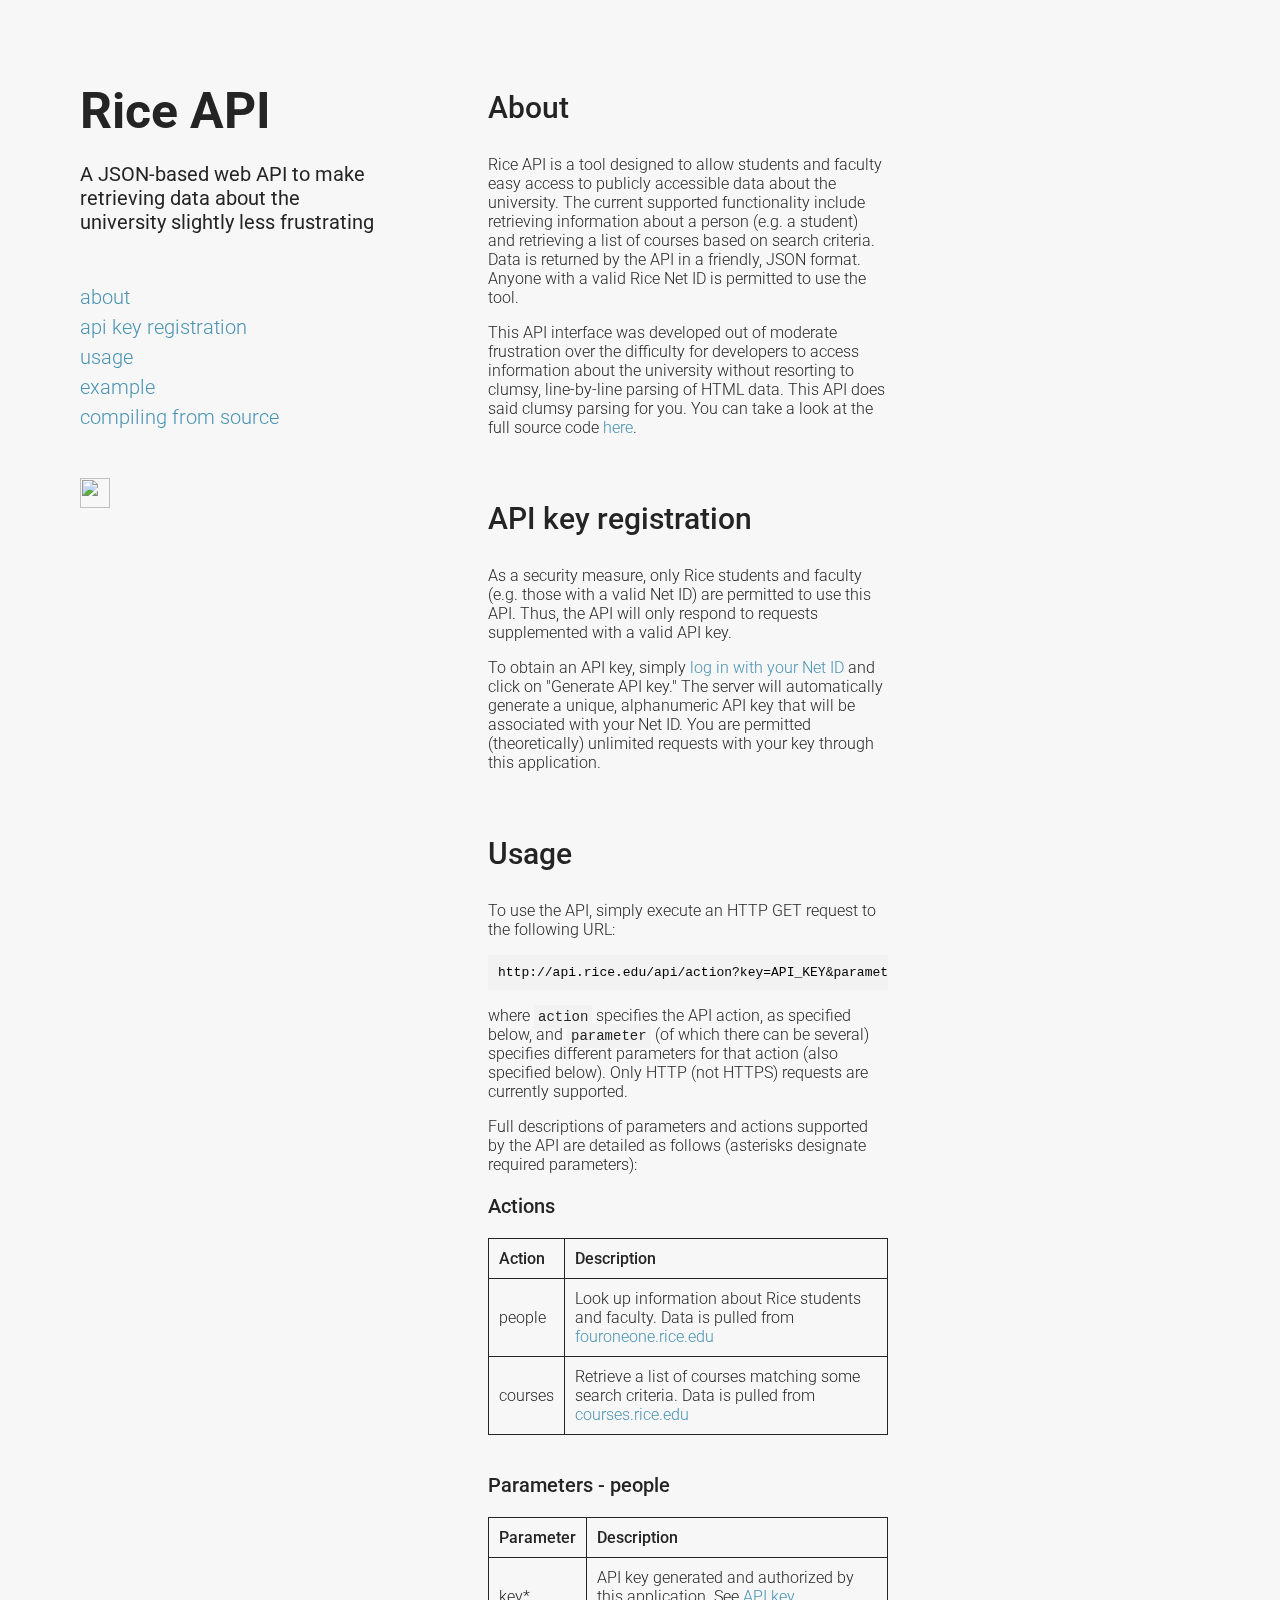
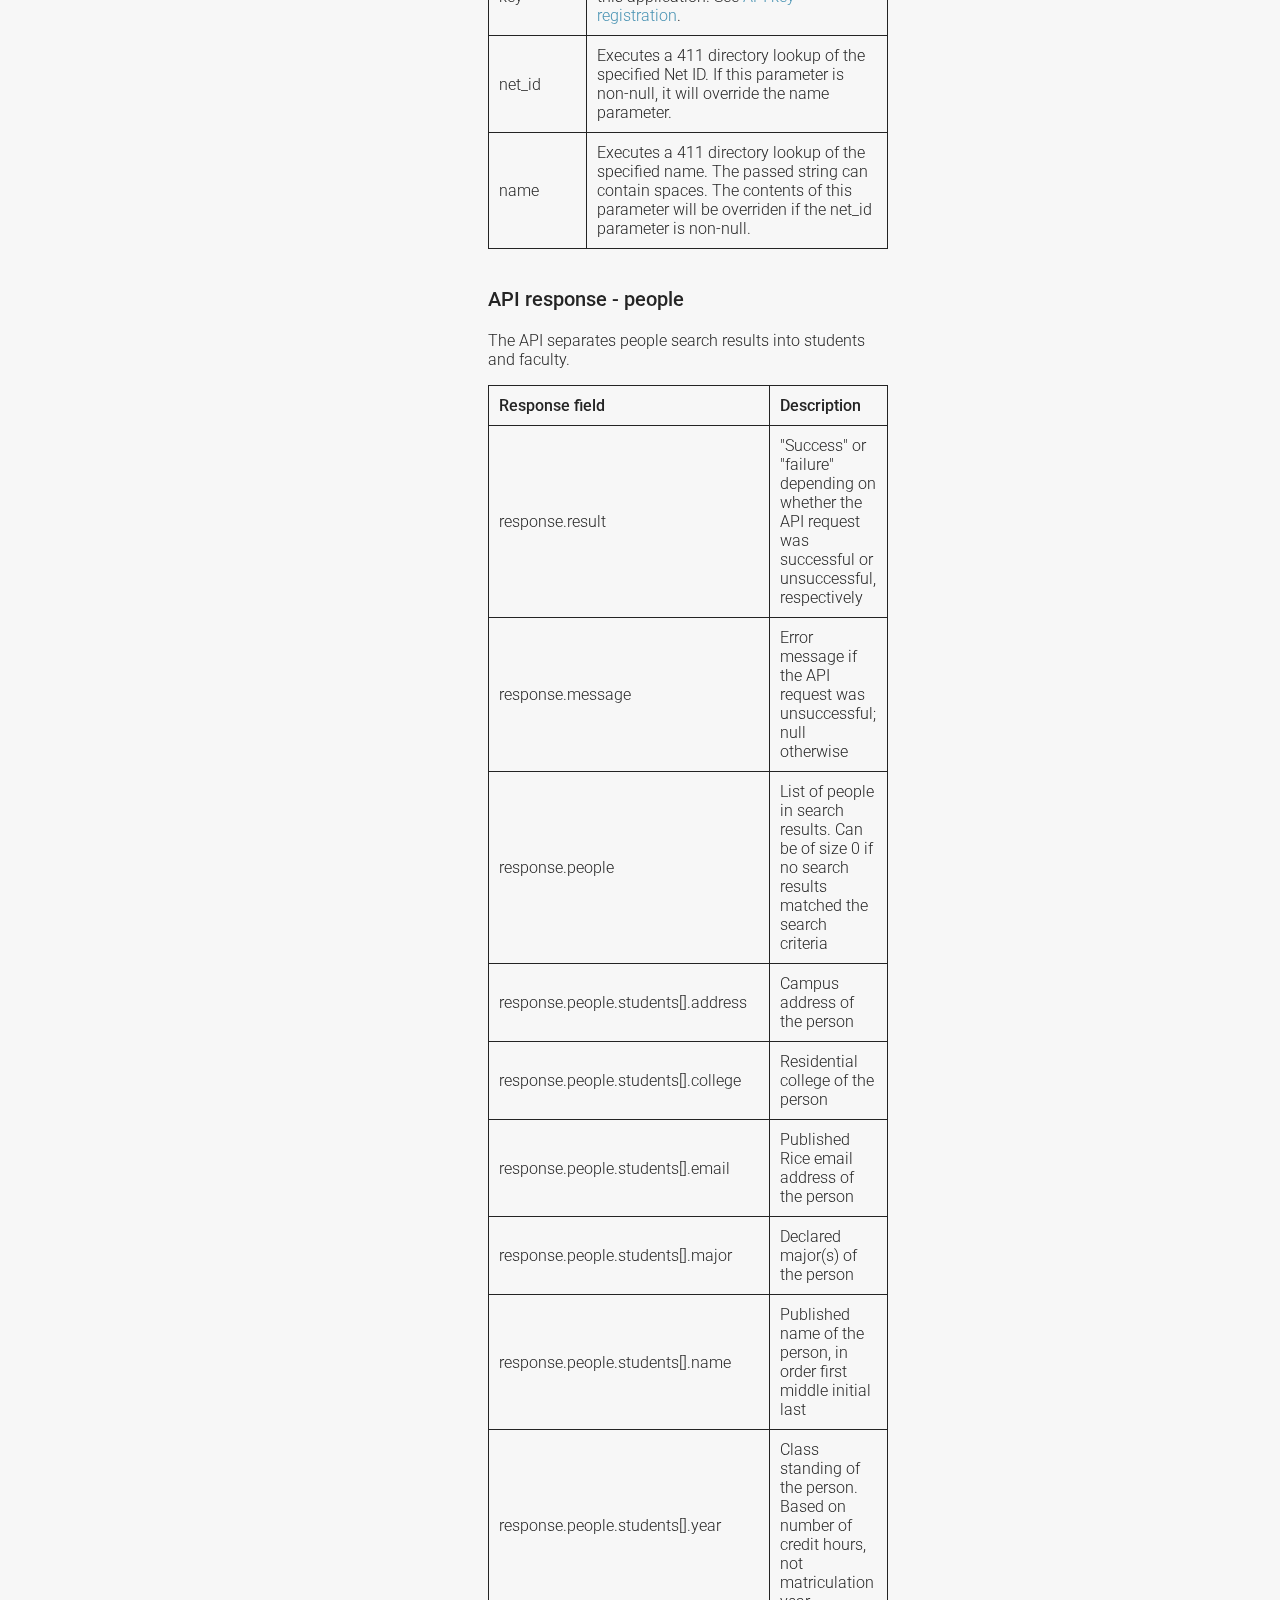
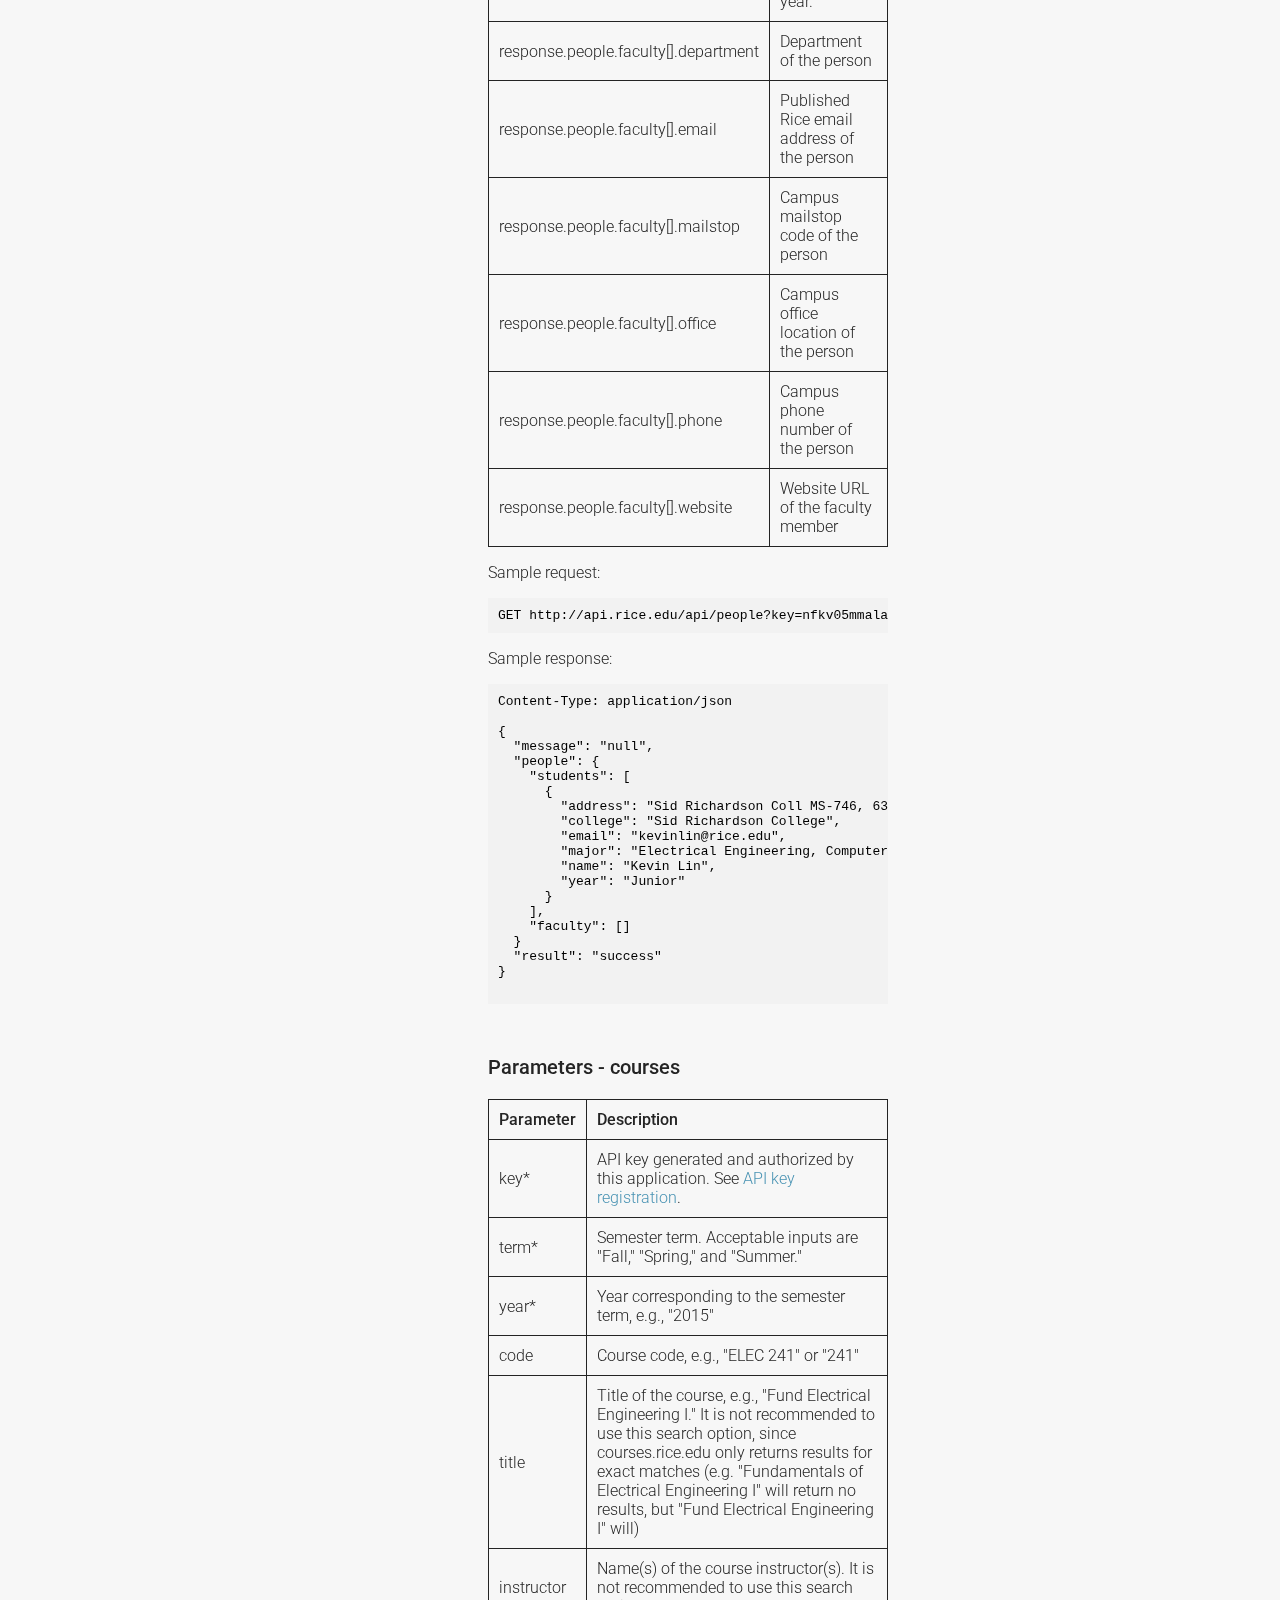
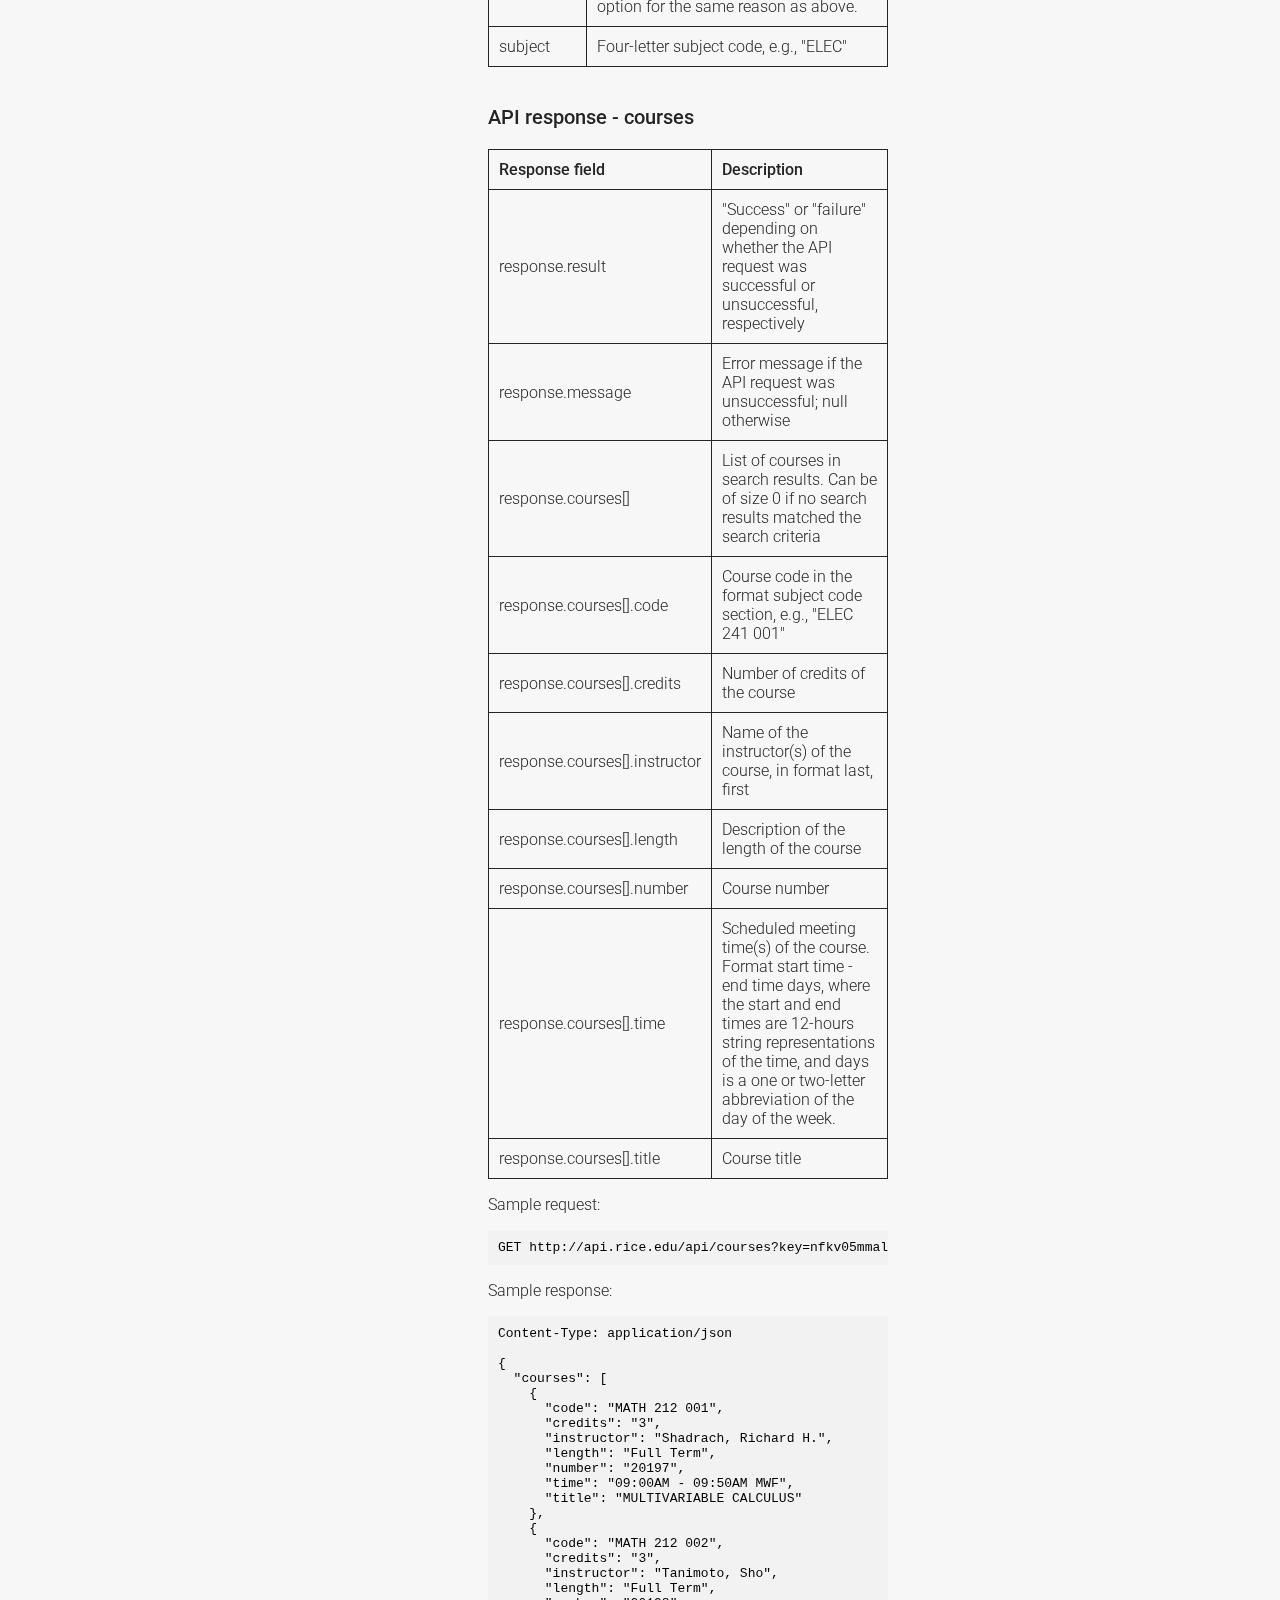
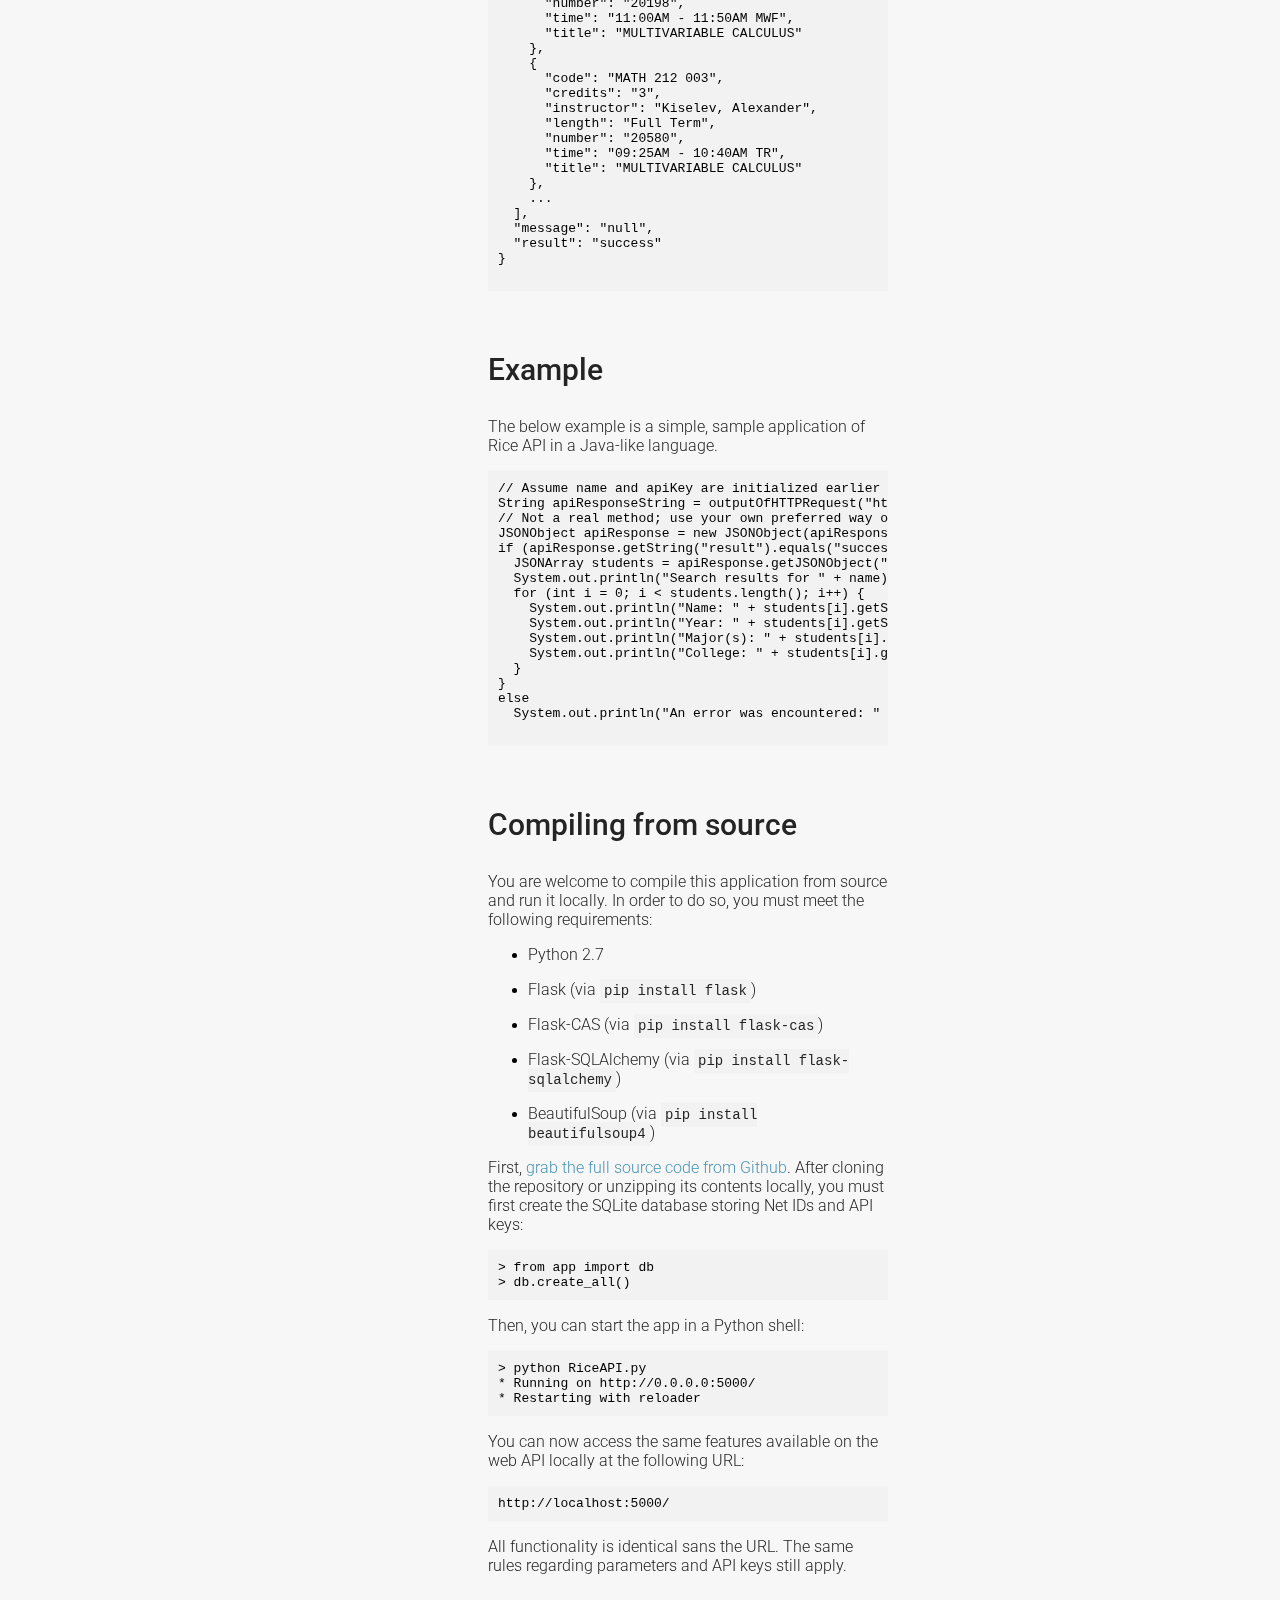
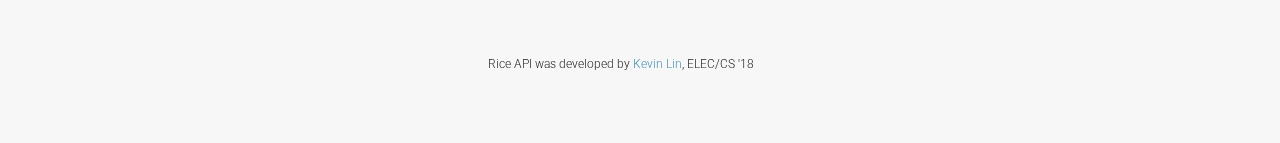
==== commit 11d43283: "Separate people search into students and faculty" ====
--- a/app/static/index.html
+++ b/app/static/index.html
@@ -39,6 +39,7 @@
             <p class="link"><a href="#about">about</a></p>
             <p class="link"><a href="#api">api key registration</a></p>
             <p class="link"><a href="#usage">usage</a></p>
+            <p class="link"><a href="#example">example</a></p>
             <p class="link"><a href="#source">compiling from source</a></p>
             <br/><br/>
             <a href="https://www.github.com/LINKIWI/RiceAPI"><img src="static/github.png" width="30px" height="30px" /></a>
@@ -107,6 +108,7 @@
             </table>
             <br/>
             <p class="subheading">API response - people</p>
+            <p class="text">The API separates people search results into students and faculty.</p>
             <table border="1" cellpadding="10px">
                 <tr>
                     <td><p class="bold_text">Response field</p></td>
@@ -125,45 +127,81 @@
                     </td>
                 </tr>
                 <tr>
-                    <td><p class="table_text">response.people[]</p></td>
+                    <td><p class="table_text">response.people</p></td>
                     <td>
                         <p class="table_text">List of people in search results. Can be of size 0 if no search results matched the search criteria</p>
                     </td>
                 </tr>
                 <tr>
-                    <td><p class="table_text">response.people[].address</p></td>
+                    <td><p class="table_text">response.people.students[].address</p></td>
                     <td>
                         <p class="table_text">Campus address of the person</p>
                     </td>
                 </tr>
                 <tr>
-                    <td><p class="table_text">response.people[].college</p></td>
+                    <td><p class="table_text">response.people.students[].college</p></td>
                     <td>
                         <p class="table_text">Residential college of the person</p>
                     </td>
                 </tr>
                 <tr>
-                    <td><p class="table_text">response.people[].email</p></td>
+                    <td><p class="table_text">response.people.students[].email</p></td>
                     <td>
                         <p class="table_text">Published Rice email address of the person</p>
                     </td>
                 </tr>
                 <tr>
-                    <td><p class="table_text">response.people[].major</p></td>
+                    <td><p class="table_text">response.people.students[].major</p></td>
                     <td>
                         <p class="table_text">Declared major(s) of the person</p>
                     </td>
                 </tr>
                 <tr>
-                    <td><p class="table_text">response.people[].name</p></td>
+                    <td><p class="table_text">response.people.students[].name</p></td>
                     <td>
                         <p class="table_text">Published name of the person, in order first middle initial last</p>
                     </td>
                 </tr>
                 <tr>
-                    <td><p class="table_text">response.people[].year</p></td>
+                    <td><p class="table_text">response.people.students[].year</p></td>
                     <td>
                         <p class="table_text">Class standing of the person. Based on number of credit hours, not matriculation year.</p>
+                    </td>
+                </tr>
+                <tr>
+                    <td><p class="table_text">response.people.faculty[].department</p></td>
+                    <td>
+                        <p class="table_text">Department of the person</p>
+                    </td>
+                </tr>
+                <tr>
+                    <td><p class="table_text">response.people.faculty[].email</p></td>
+                    <td>
+                        <p class="table_text">Published Rice email address of the person</p>
+                    </td>
+                </tr>
+                <tr>
+                    <td><p class="table_text">response.people.faculty[].mailstop</p></td>
+                    <td>
+                        <p class="table_text">Campus mailstop code of the person</p>
+                    </td>
+                </tr>
+                <tr>
+                    <td><p class="table_text">response.people.faculty[].office</p></td>
+                    <td>
+                        <p class="table_text">Campus office location of the person</p>
+                    </td>
+                </tr>
+                <tr>
+                    <td><p class="table_text">response.people.faculty[].phone</p></td>
+                    <td>
+                        <p class="table_text">Campus phone number of the person</p>
+                    </td>
+                </tr>
+                <tr>
+                    <td><p class="table_text">response.people.faculty[].website</p></td>
+                    <td>
+                        <p class="table_text">Website URL of the faculty member</p>
                     </td>
                 </tr>
             </table>
@@ -175,16 +213,19 @@
 
 {
   "message": "null",
-  "people": [
-    {
-      "address": "Sid Richardson Coll MS-746, 6360 Main Street, , TX 77005-1847",
-      "college": "Sid Richardson College",
-      "email": "kevinlin@rice.edu",
-      "major": "Electrical Engineering, Computer Science",
-      "name": "Kevin Lin",
-      "year": "Junior"
-    }
-  ],
+  "people": {
+    "students": [
+      {
+        "address": "Sid Richardson Coll MS-746, 6360 Main Street, , TX 77005-1847",
+        "college": "Sid Richardson College",
+        "email": "kevinlin@rice.edu",
+        "major": "Electrical Engineering, Computer Science",
+        "name": "Kevin Lin",
+        "year": "Junior"
+      }
+    ],
+    "faculty": []
+  }
   "result": "success"
 }
             </pre>
@@ -348,6 +389,28 @@
 }
             </pre>
             <br/>
+            <a name="example"></a>
+            <p class="heading">Example</p>
+            <p class="text">The below example is a simple, sample application of Rice API in a Java-like language.</p>
+            <pre>
+// Assume name and apiKey are initialized earlier
+String apiResponseString = outputOfHTTPRequest("http://api.rice.edu/api/people?key=" + apiKey + "&name=" + name);
+// Not a real method; use your own preferred way of submitting an HTTP request
+JSONObject apiResponse = new JSONObject(apiResponseString);
+if (apiResponse.getString("result").equals("success")) {
+  JSONArray students = apiResponse.getJSONObject("people").getJSONArray("students");
+  System.out.println("Search results for " + name);
+  for (int i = 0; i < students.length(); i++) {
+    System.out.println("Name: " + students[i].getString("name"))
+    System.out.println("Year: " + students[i].getString("year"))
+    System.out.println("Major(s): " + students[i].getString("major"))
+    System.out.println("College: " + students[i].getString("college"))
+  }
+}
+else
+  System.out.println("An error was encountered: " + apiResponse.getString("message"))
+            </pre>
+            <br/>
             <a name="source"></a>
             <p class="heading">Compiling from source</p>
             <p class="text">You are welcome to compile this application from source and run it locally. In order to do so, you must meet the following requirements:</p>
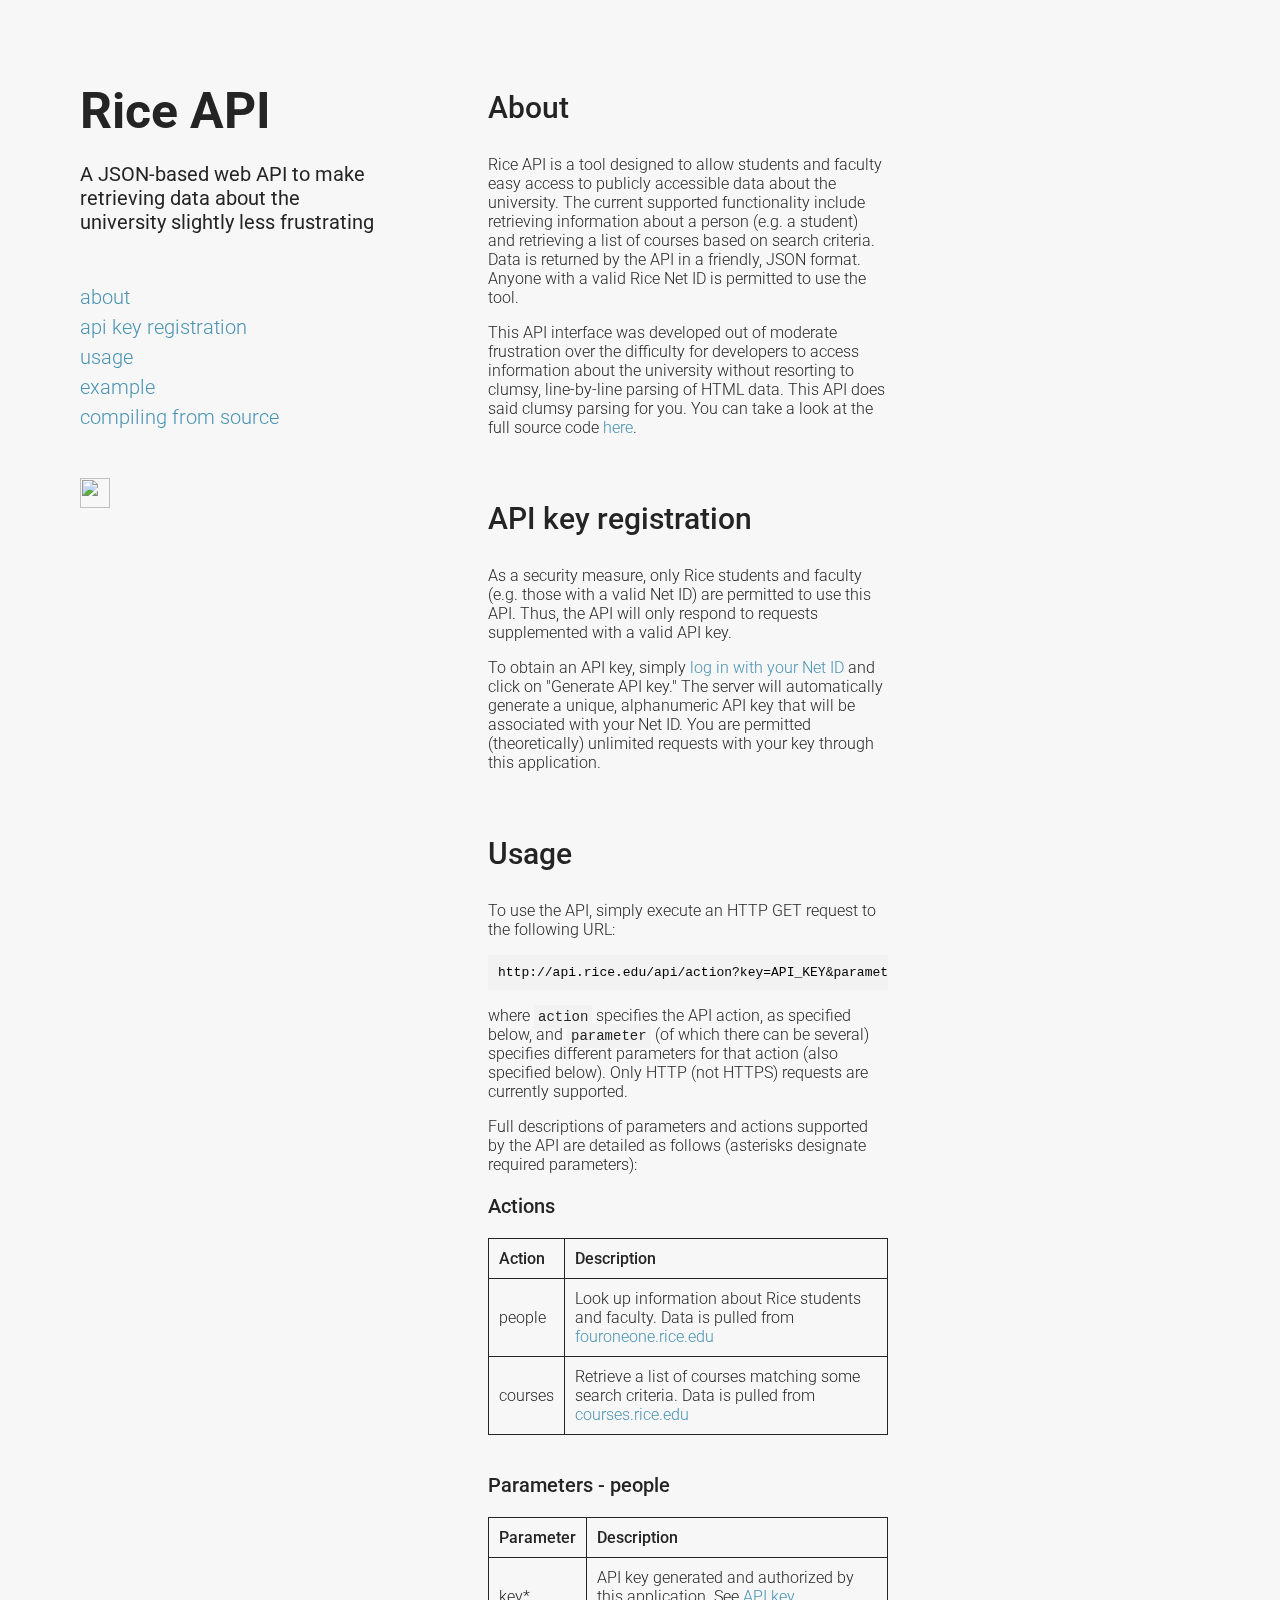
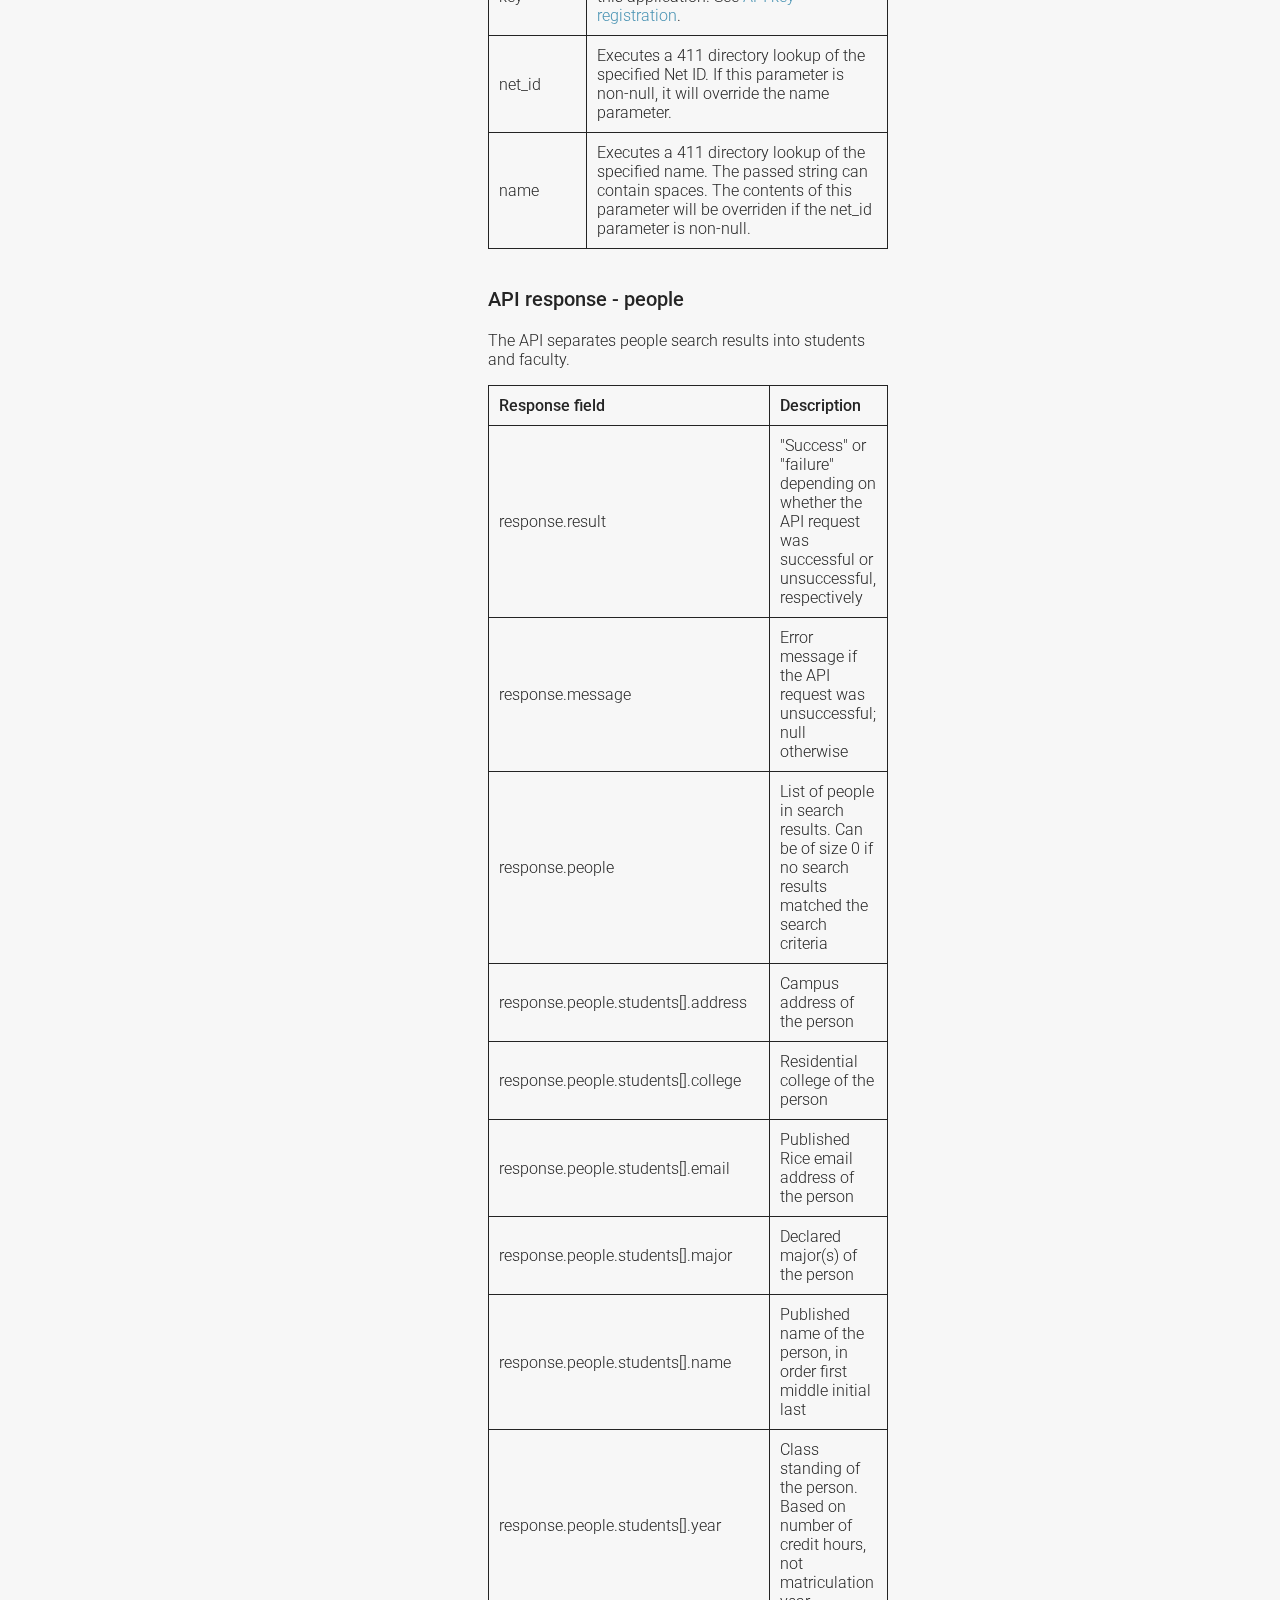
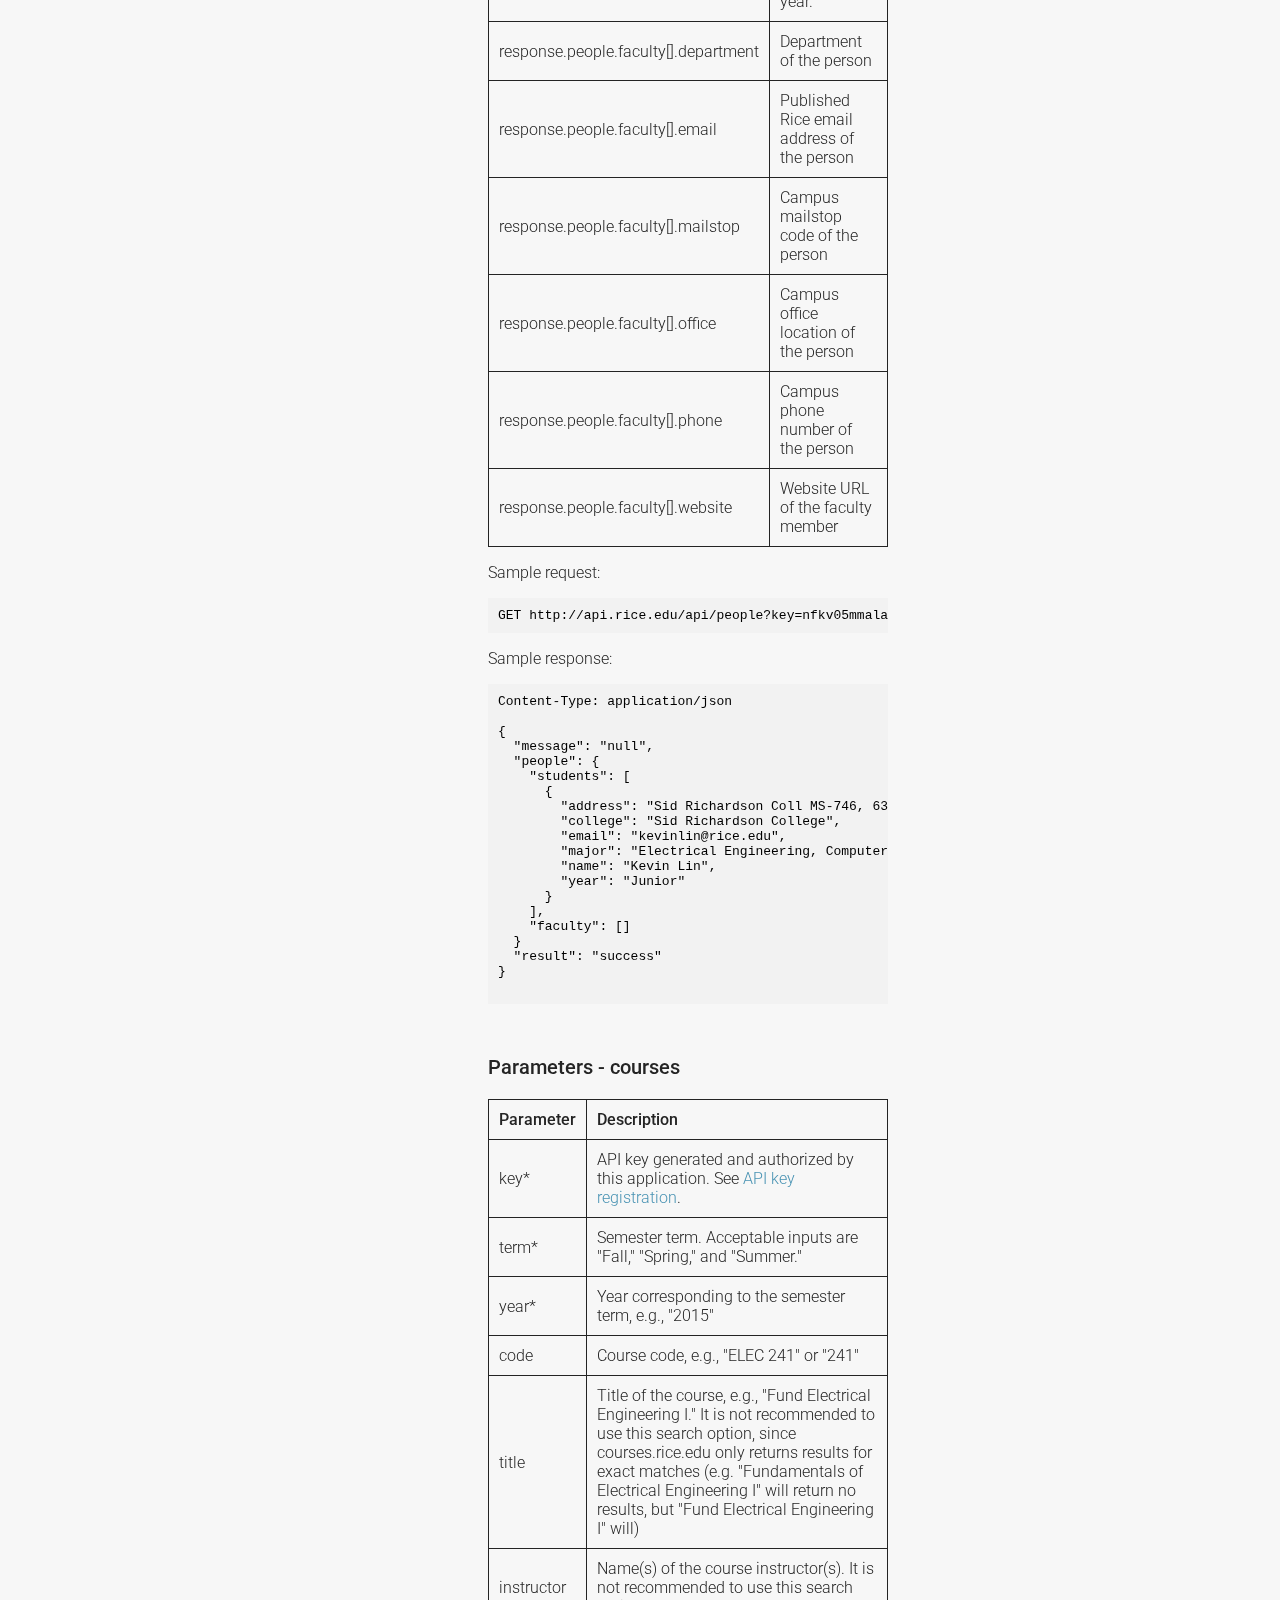
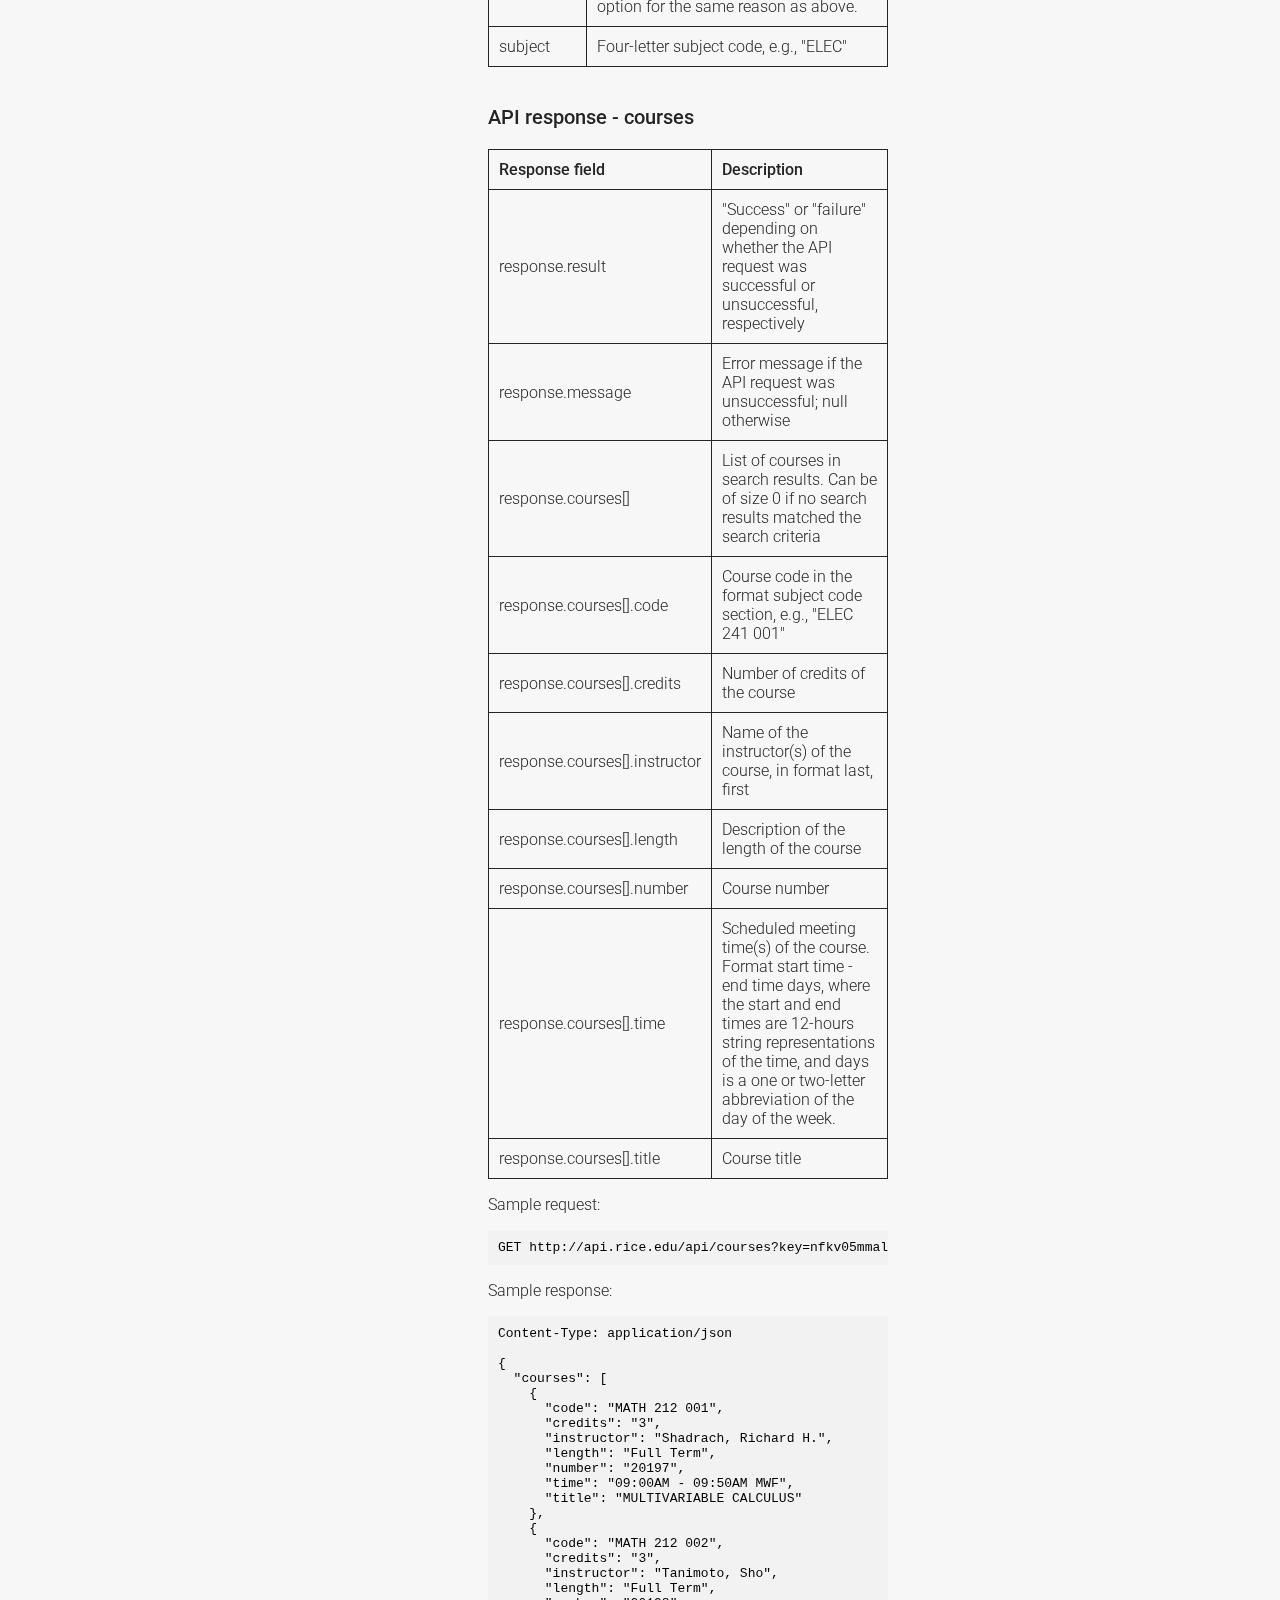
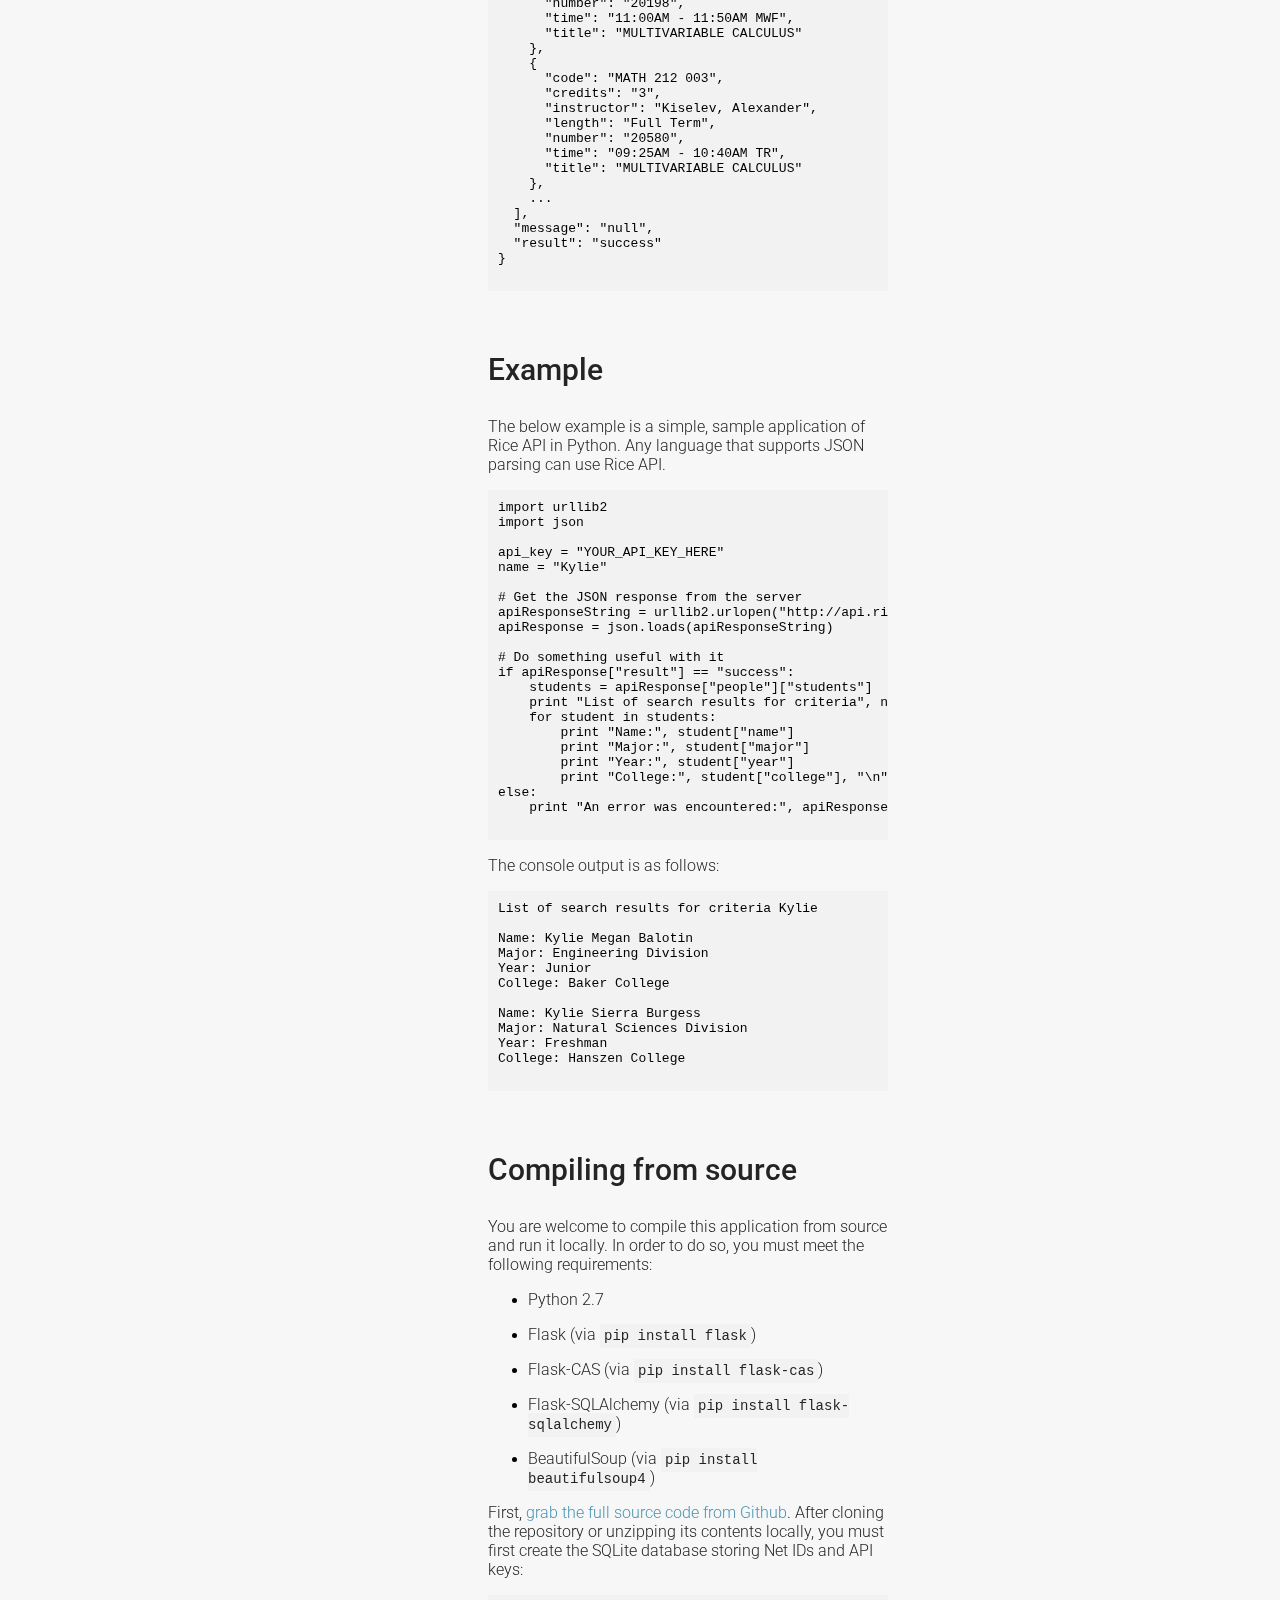
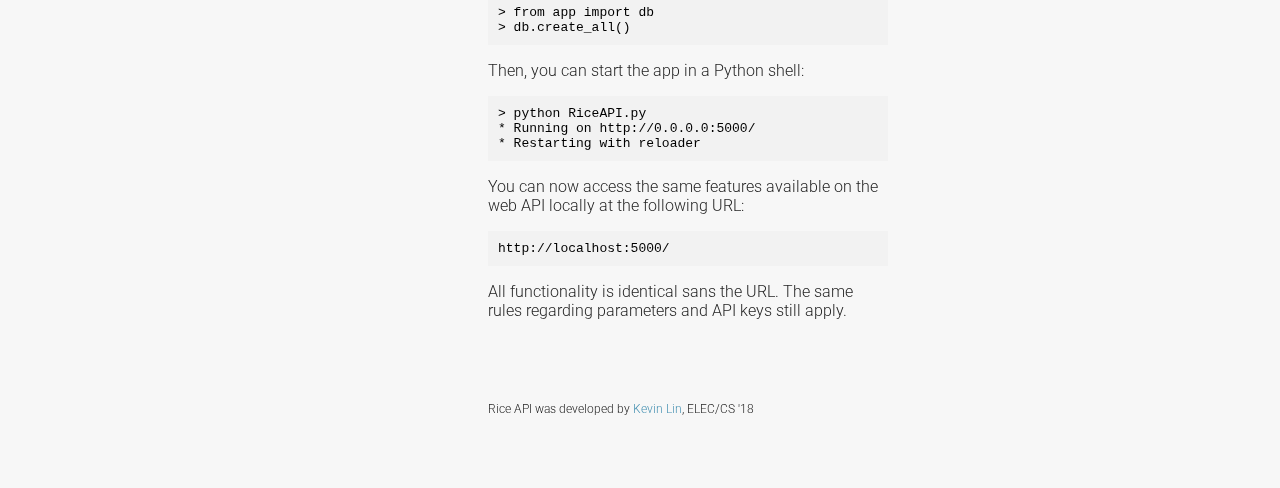
==== commit 2e5baaaf: "Added example use of API" ====
--- a/app/static/index.html
+++ b/app/static/index.html
@@ -5,10 +5,15 @@
 
         <link href='http://fonts.googleapis.com/css?family=Roboto:400,100,300,500,700,900' rel='stylesheet' type='text/css'>
         <link href='../static/stylesheet.css' rel='stylesheet' type='text/css'>
-        <link href='../static/prettify/sunburst.css' rel='stylesheet' type='text/css'>
-
-        <script src="http://ajax.googleapis.com/ajax/libs/jquery/1.10.2/jquery.min.js"></script>
-        <script src="../static/prettify/run_prettify.js"></script>
+
+        <script type="text/javascript" src="http://ajax.googleapis.com/ajax/libs/jquery/1.4.2/jquery.min.js"></script>
+        <script type="text/javascript" src="http://balupton.github.com/jquery-syntaxhighlighter/scripts/jquery.syntaxhighlighter.min.js"></script>
+
+        <script type="text/javascript">
+				$.SyntaxHighlighter.init({
+					'wrapLines':false
+				});
+		</script>
 
         <title>Rice API</title>
 
@@ -391,24 +396,43 @@
             <br/>
             <a name="example"></a>
             <p class="heading">Example</p>
-            <p class="text">The below example is a simple, sample application of Rice API in a Java-like language.</p>
+            <p class="text">The below example is a simple, sample application of Rice API in Python. Any language that supports JSON parsing can use Rice API.</p>
+            <pre class="language-python highlight">
+import urllib2
+import json
+
+api_key = "YOUR_API_KEY_HERE"
+name = "Kylie"
+
+# Get the JSON response from the server
+apiResponseString = urllib2.urlopen("http://api.rice.edu/api/people?key=" + api_key + "&name=" + name).read()
+apiResponse = json.loads(apiResponseString)
+
+# Do something useful with it
+if apiResponse["result"] == "success":
+    students = apiResponse["people"]["students"]
+    print "List of search results for criteria", name, "\n"
+    for student in students:
+        print "Name:", student["name"]
+        print "Major:", student["major"]
+        print "Year:", student["year"]
+        print "College:", student["college"], "\n"
+else:
+    print "An error was encountered:", apiResponse["message"]
+            </pre>
+            <p class="text">The console output is as follows:</p>
             <pre>
-// Assume name and apiKey are initialized earlier
-String apiResponseString = outputOfHTTPRequest("http://api.rice.edu/api/people?key=" + apiKey + "&name=" + name);
-// Not a real method; use your own preferred way of submitting an HTTP request
-JSONObject apiResponse = new JSONObject(apiResponseString);
-if (apiResponse.getString("result").equals("success")) {
-  JSONArray students = apiResponse.getJSONObject("people").getJSONArray("students");
-  System.out.println("Search results for " + name);
-  for (int i = 0; i < students.length(); i++) {
-    System.out.println("Name: " + students[i].getString("name"))
-    System.out.println("Year: " + students[i].getString("year"))
-    System.out.println("Major(s): " + students[i].getString("major"))
-    System.out.println("College: " + students[i].getString("college"))
-  }
-}
-else
-  System.out.println("An error was encountered: " + apiResponse.getString("message"))
+List of search results for criteria Kylie
+
+Name: Kylie Megan Balotin
+Major: Engineering Division
+Year: Junior
+College: Baker College
+
+Name: Kylie Sierra Burgess
+Major: Natural Sciences Division
+Year: Freshman
+College: Hanszen College
             </pre>
             <br/>
             <a name="source"></a>
--- a/app/static/stylesheet.css
+++ b/app/static/stylesheet.css
@@ -104,7 +104,8 @@
 div.content {
     margin-left: 480px;
     margin-right: 400px;
-    overflow: auto;
+    overflow-y: auto;
+    overflow-x: hidden;
 	min-width: 400px;
 }
 
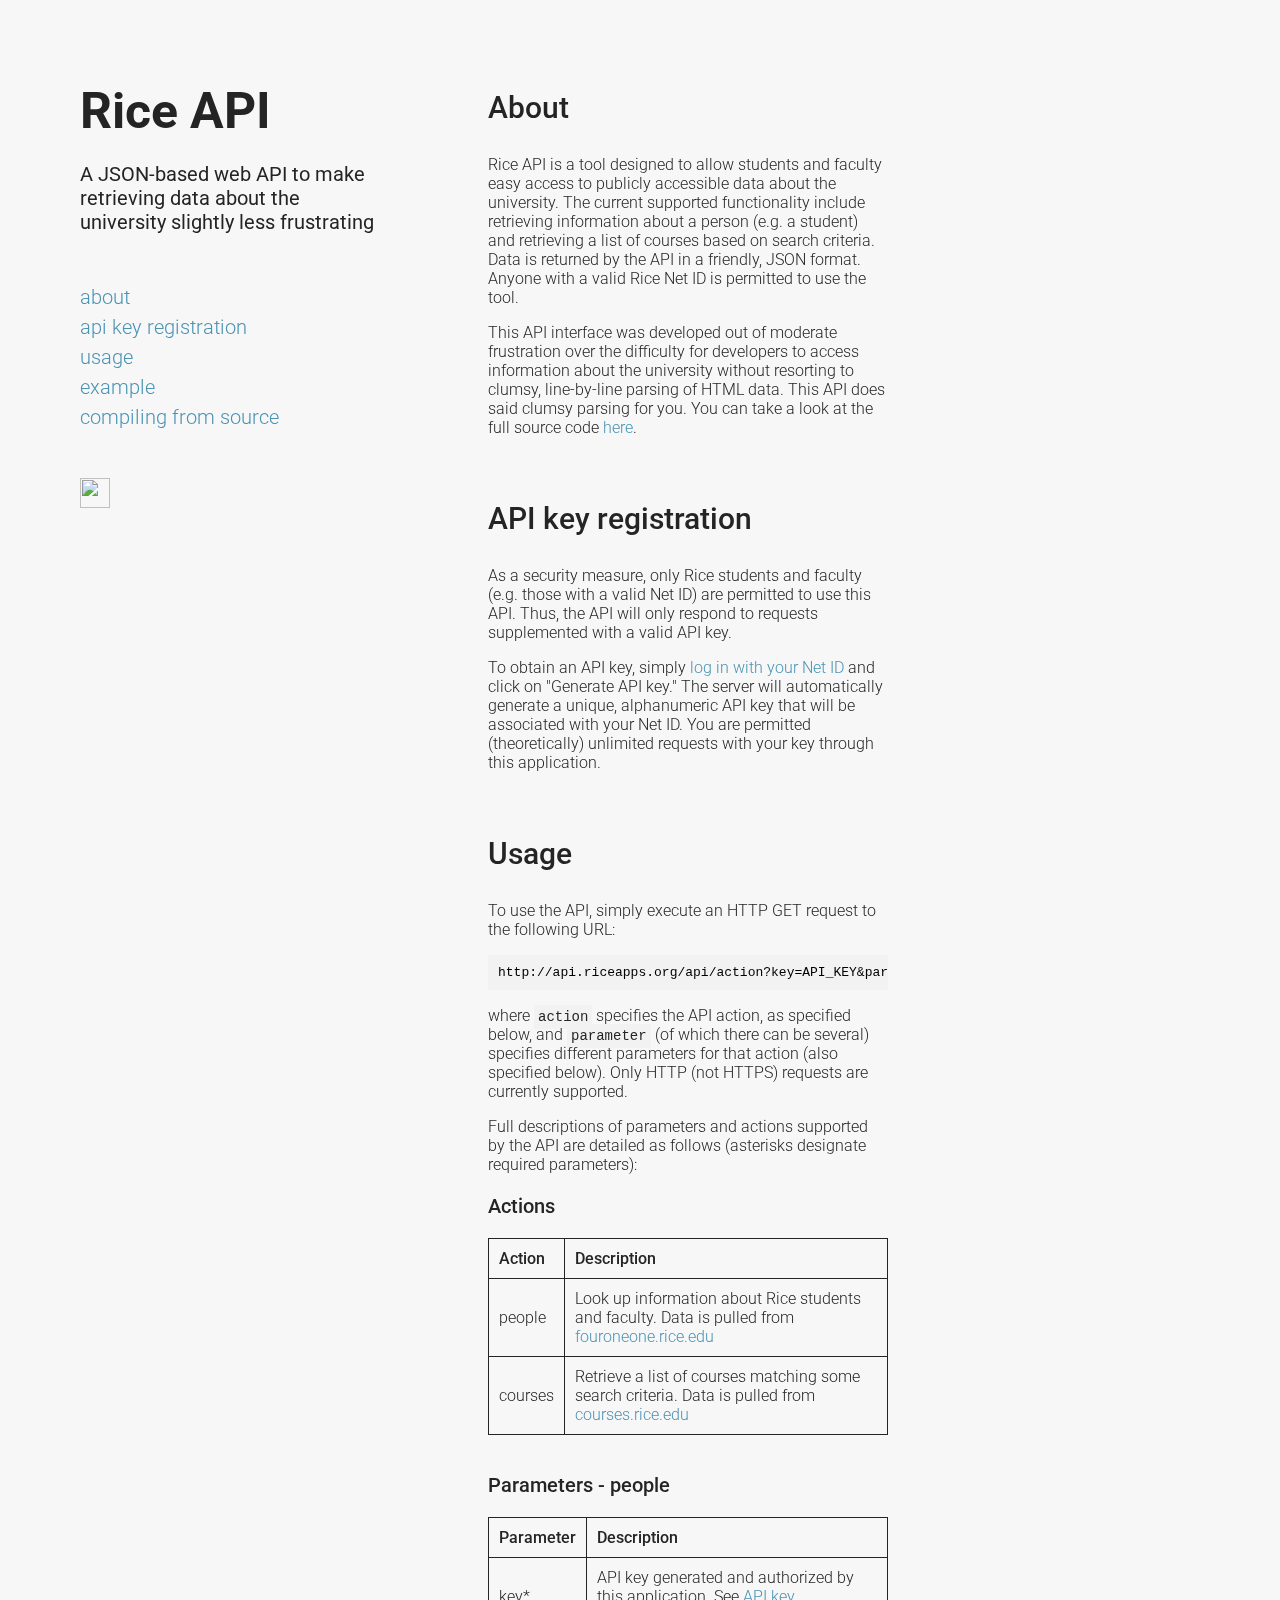
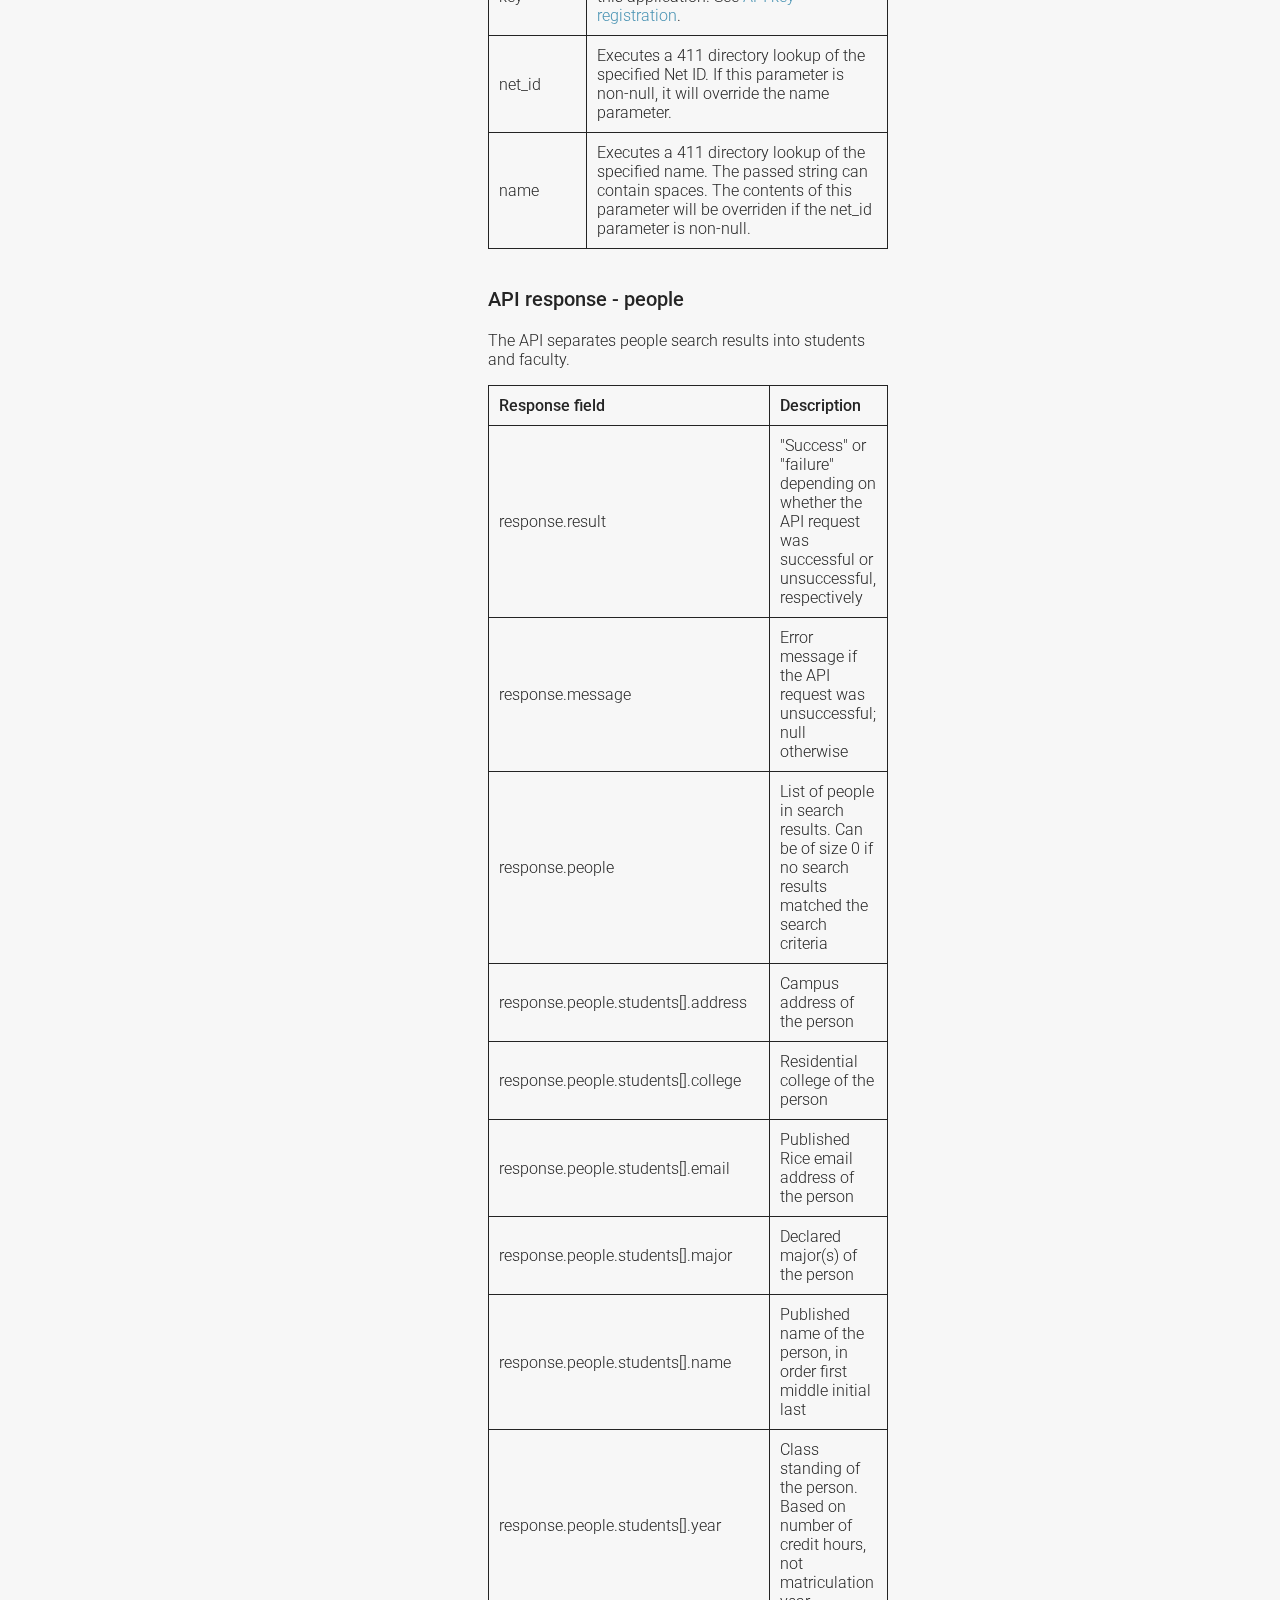
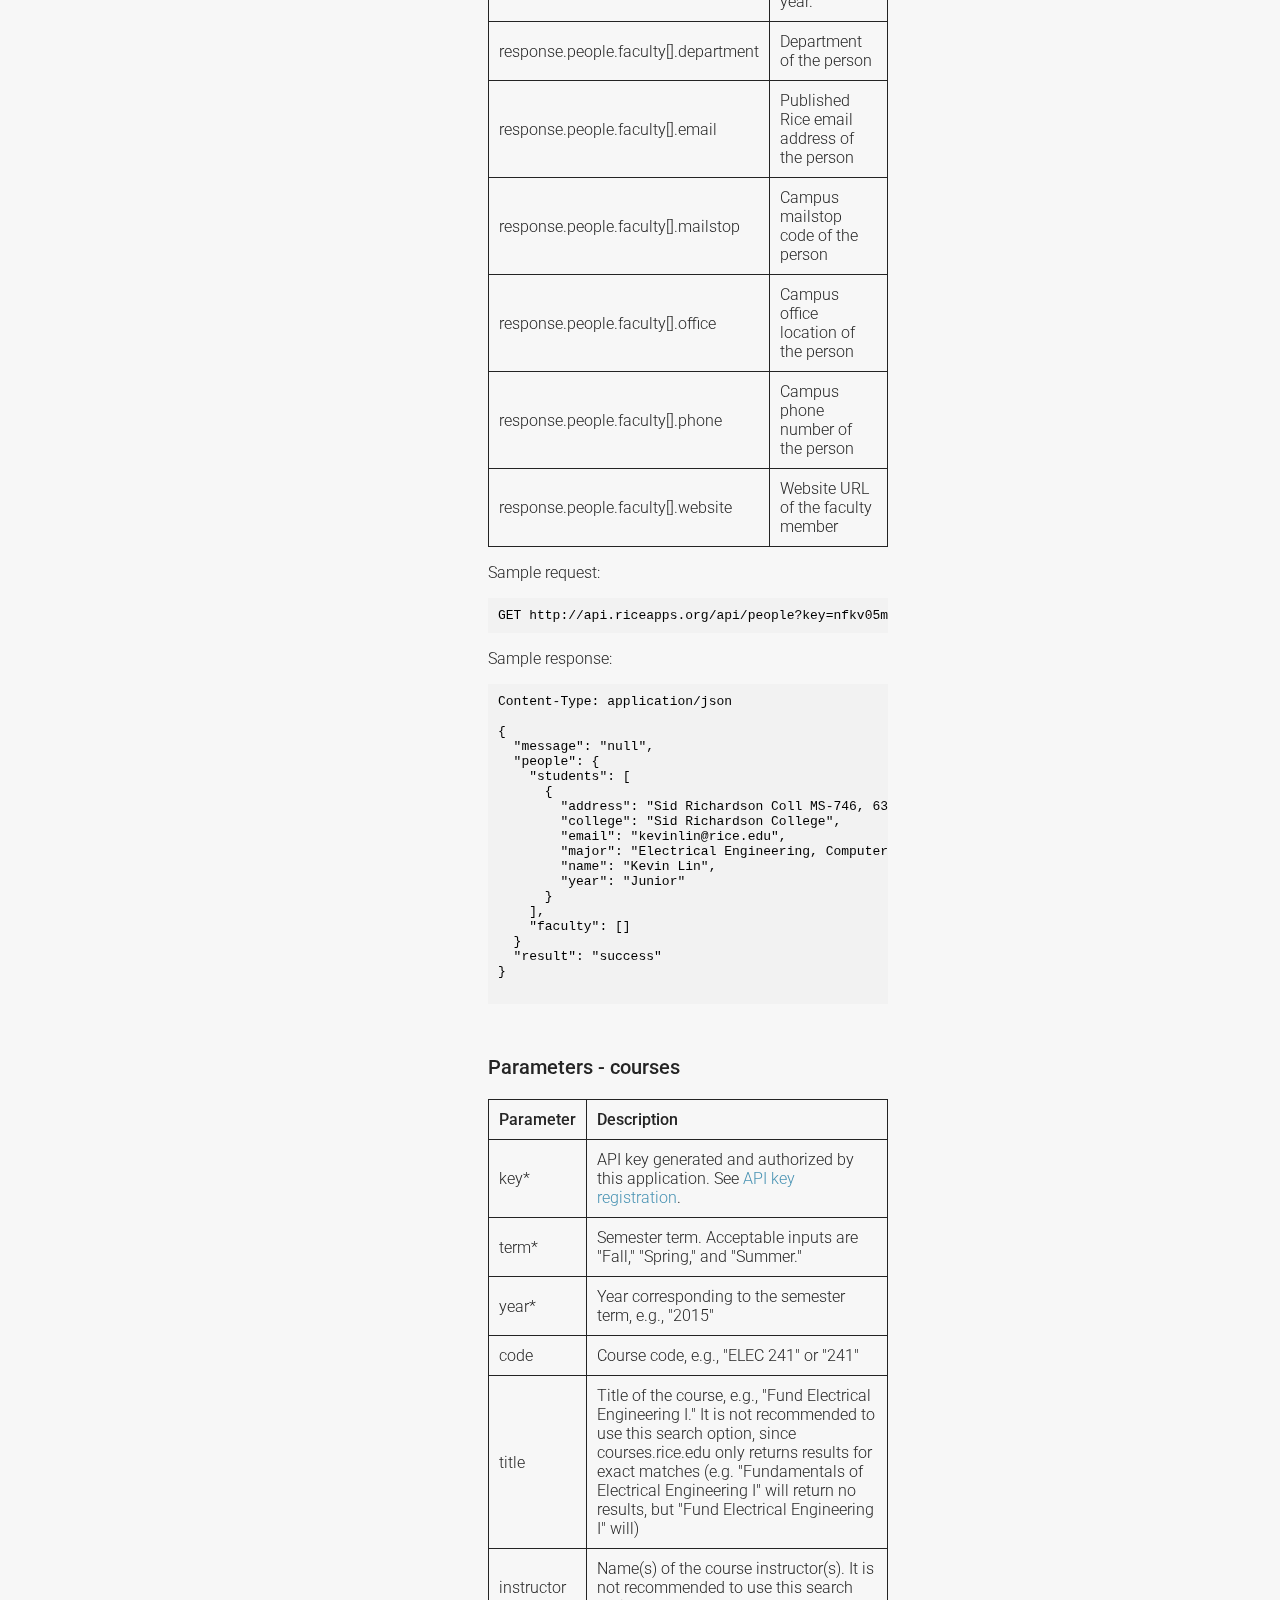
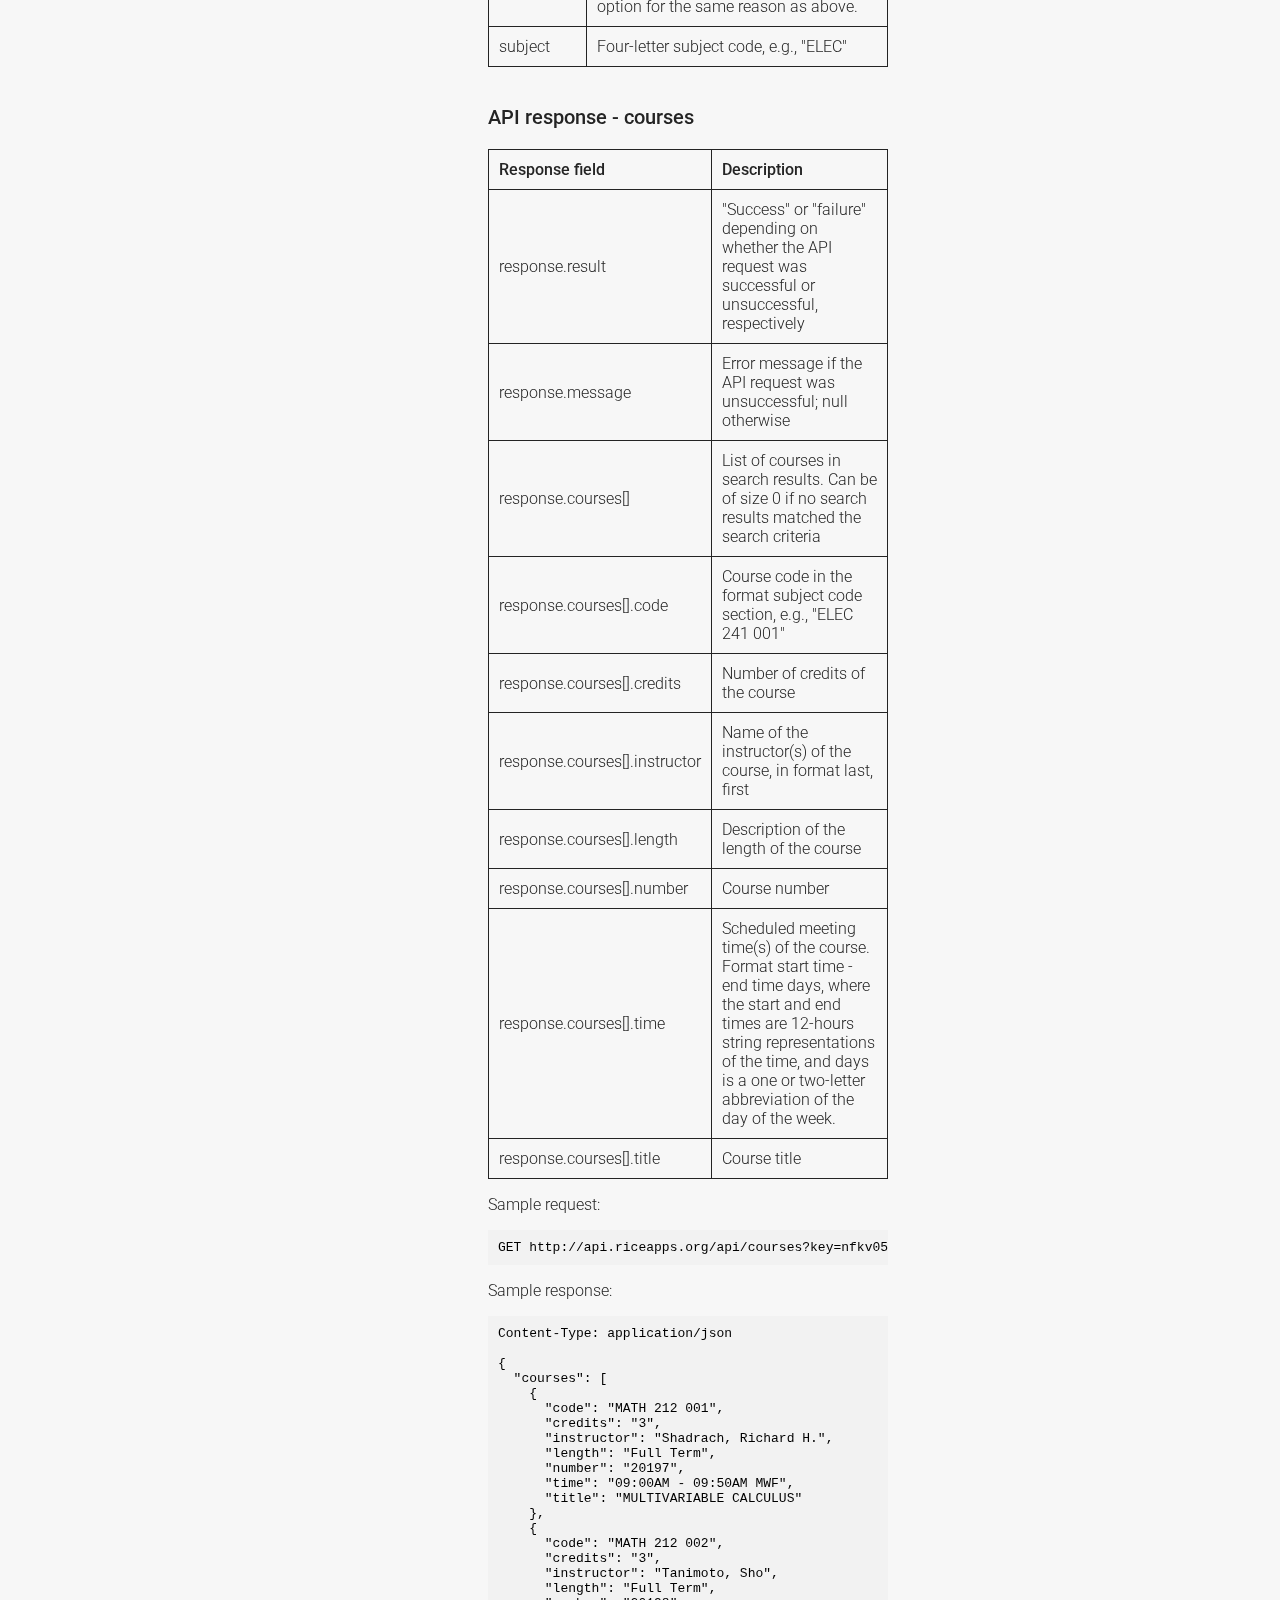
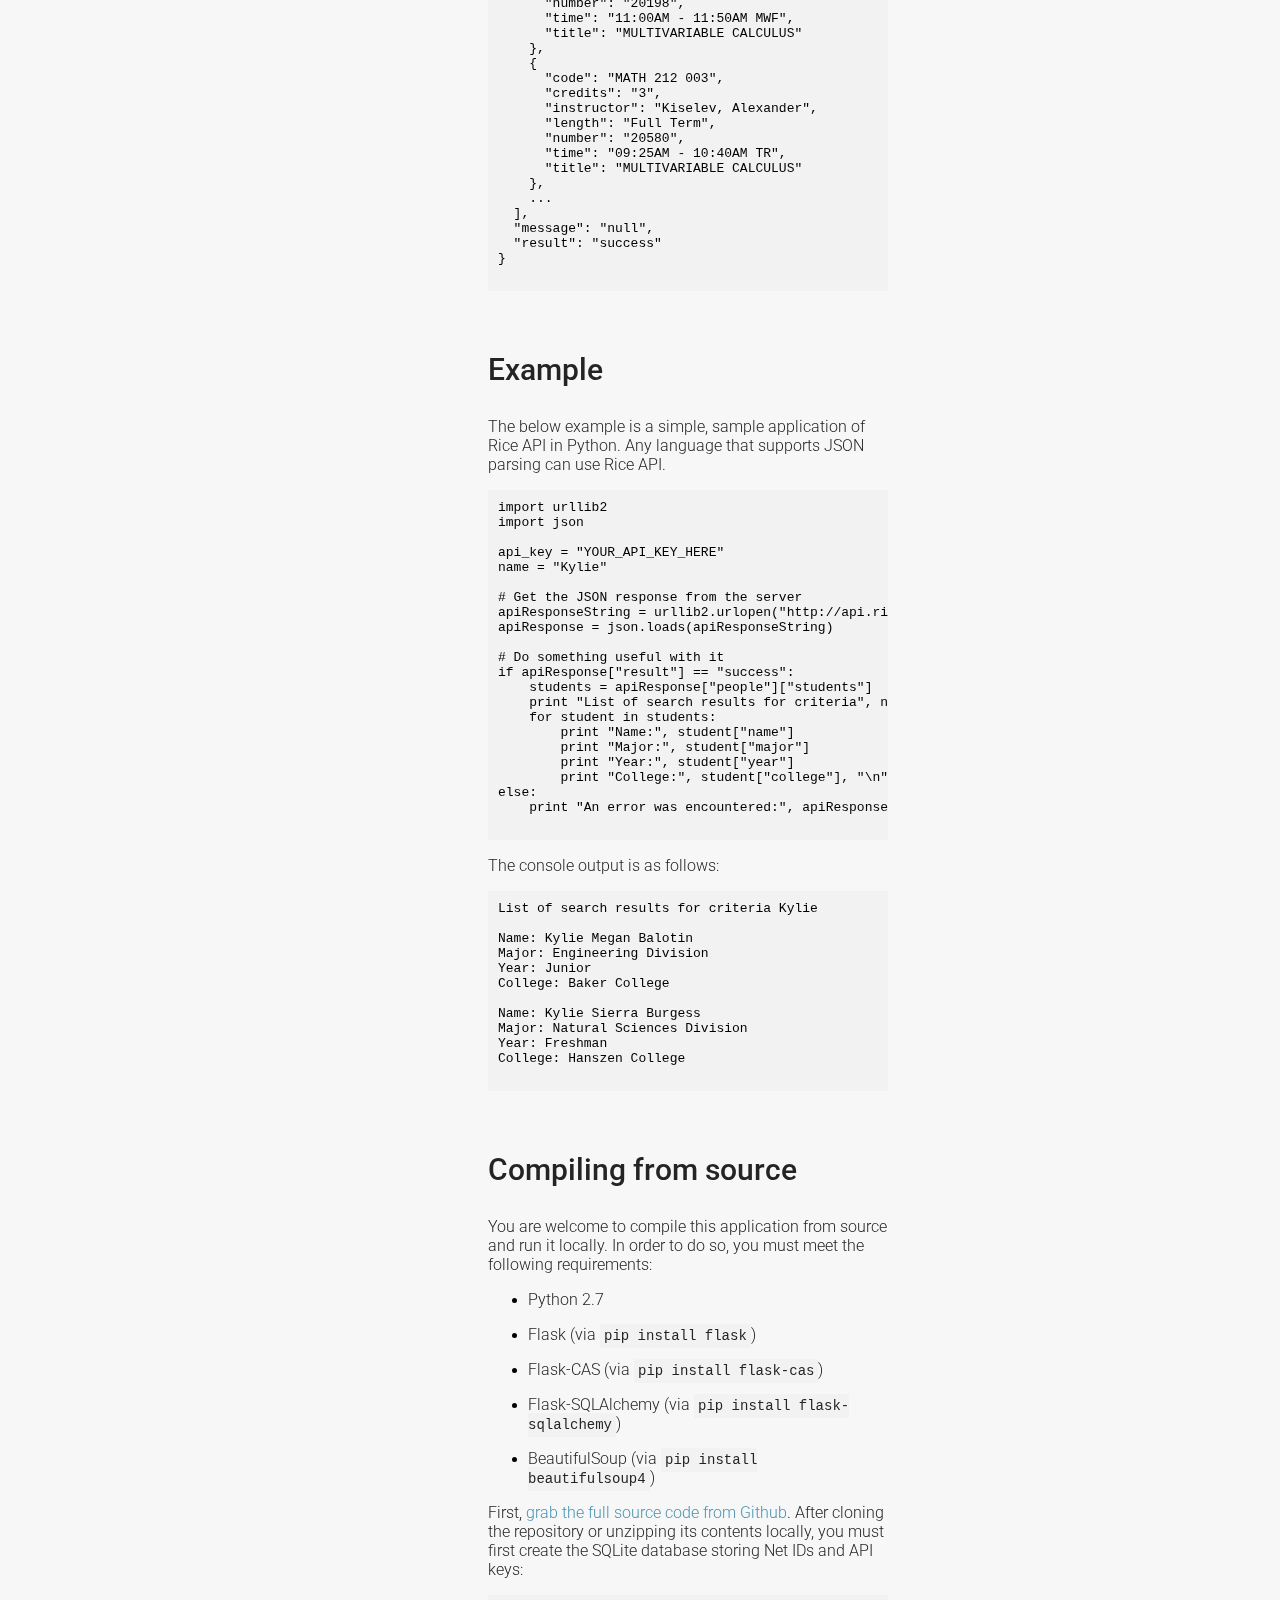
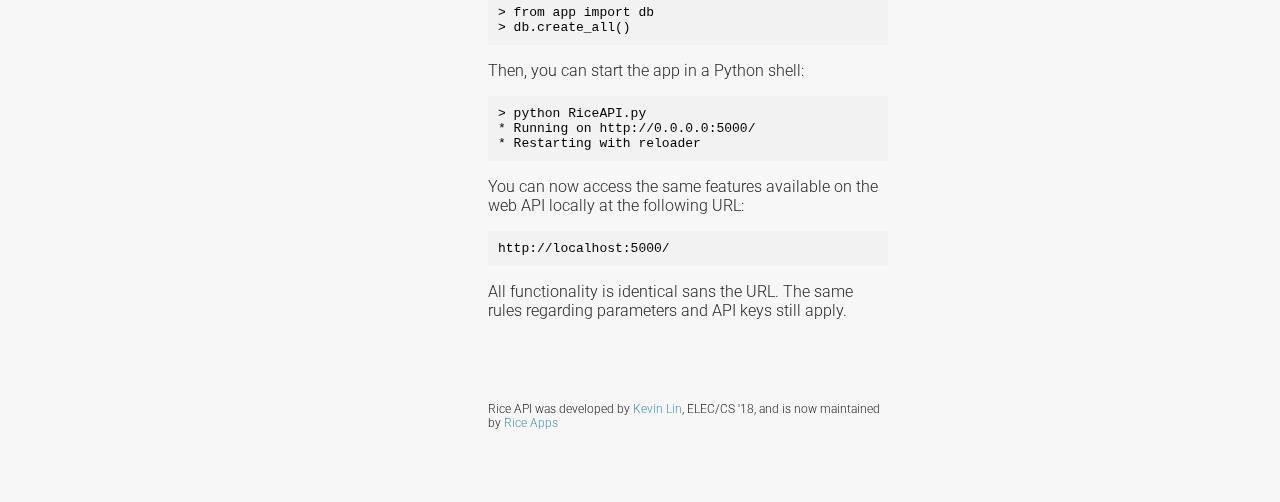
==== commit e2c0161a: "Update URLs" ====
--- a/app/static/index.html
+++ b/app/static/index.html
@@ -63,7 +63,7 @@
             <a name="usage"></a>
             <p class="heading">Usage</p>
             <p class="text">To use the API, simply execute an HTTP GET request to the following URL:</p>
-            <pre>http://api.rice.edu/api/action?key=API_KEY&amp;parameter=SOME_CRITERION</pre>
+            <pre>http://api.riceapps.org/api/action?key=API_KEY&amp;parameter=SOME_CRITERION</pre>
             <p class="text">where <code>action</code> specifies the API action, as specified below, and <code>parameter</code> (of which there can be several) specifies different parameters for that action (also specified below). Only HTTP (not HTTPS) requests are currently supported.</p>
             <p class="text">Full descriptions of parameters and actions supported by the API are detailed as follows (asterisks designate required parameters):</p>
             <p class="subheading">Actions</p>
@@ -211,7 +211,7 @@
                 </tr>
             </table>
             <p class="text">Sample request:</p>
-            <pre>GET http://api.rice.edu/api/people?key=nfkv05mmalawcba6ta00mhz536denf&amp;net_id=kl38</pre>
+            <pre>GET http://api.riceapps.org/api/people?key=nfkv05mmalawcba6ta00mhz536denf&amp;net_id=kl38</pre>
             <p class="text">Sample response:</p>
             <pre>
 Content-Type: application/json
@@ -353,7 +353,7 @@
                 </tr>
             </table>
             <p class="text">Sample request:</p>
-            <pre>GET http://api.rice.edu/api/courses?key=nfkv05mmalawcba6ta00mhz536denf&amp;term=spring&amp;year=2015&amp;code=MATH 212</pre>
+            <pre>GET http://api.riceapps.org/api/courses?key=nfkv05mmalawcba6ta00mhz536denf&amp;term=spring&amp;year=2015&amp;code=MATH 212</pre>
             <p class="text">Sample response:</p>
             <pre>
 Content-Type: application/json
@@ -405,7 +405,7 @@
 name = "Kylie"
 
 # Get the JSON response from the server
-apiResponseString = urllib2.urlopen("http://api.rice.edu/api/people?key=" + api_key + "&name=" + name).read()
+apiResponseString = urllib2.urlopen("http://api.riceapps.org/api/people?key=" + api_key + "&name=" + name).read()
 apiResponse = json.loads(apiResponseString)
 
 # Do something useful with it
@@ -458,7 +458,7 @@
             <pre>http://localhost:5000/</pre>
             <p class="text">All functionality is identical sans the URL. The same rules regarding parameters and API keys still apply.</p>
             <br/><br/><br/>
-            <p class="footer">Rice API was developed by <a href="http://www.kevinlin.info">Kevin Lin</a>, ELEC/CS '18</p>
+            <p class="footer">Rice API was developed by <a href="http://www.kevinlin.info">Kevin Lin</a>, ELEC/CS '18, and is now maintained by <a href="http://riceapps.org/">Rice Apps</a></p>
         </div>
     </body>
-</html>+</html>
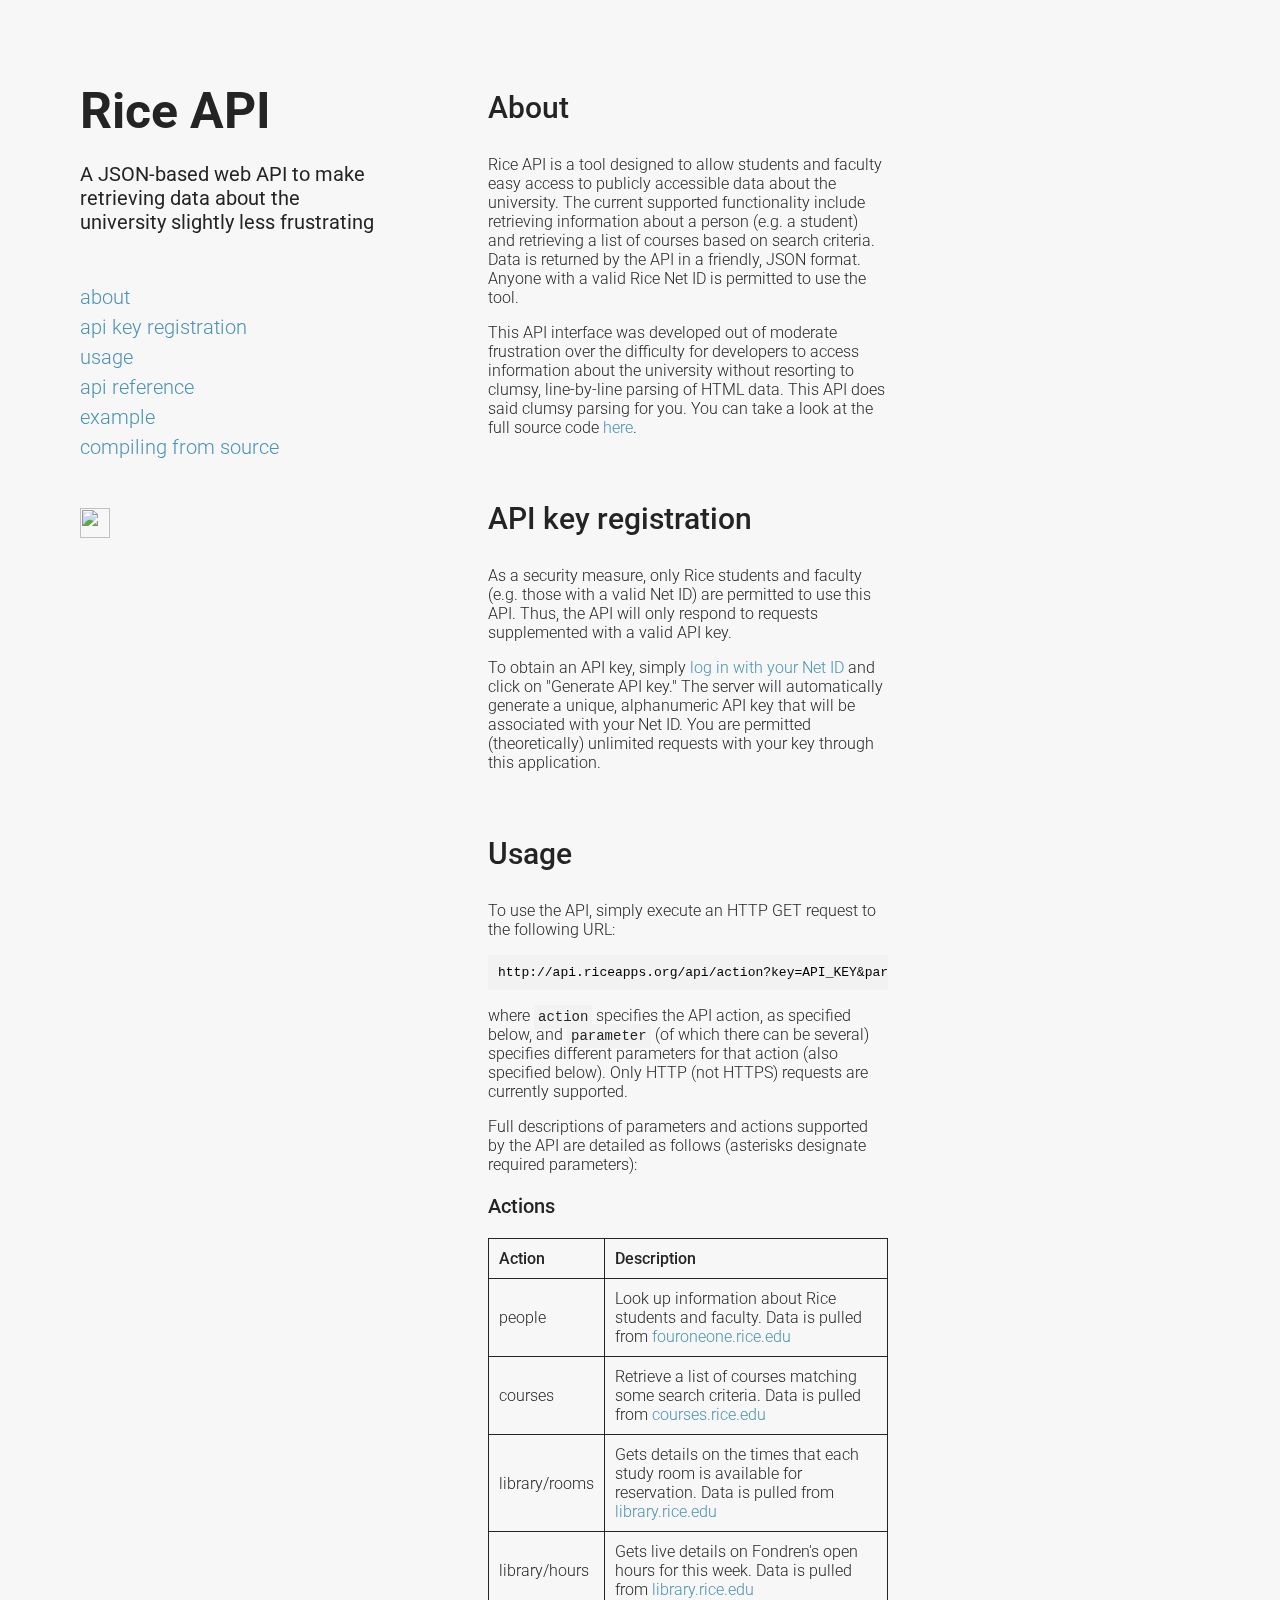
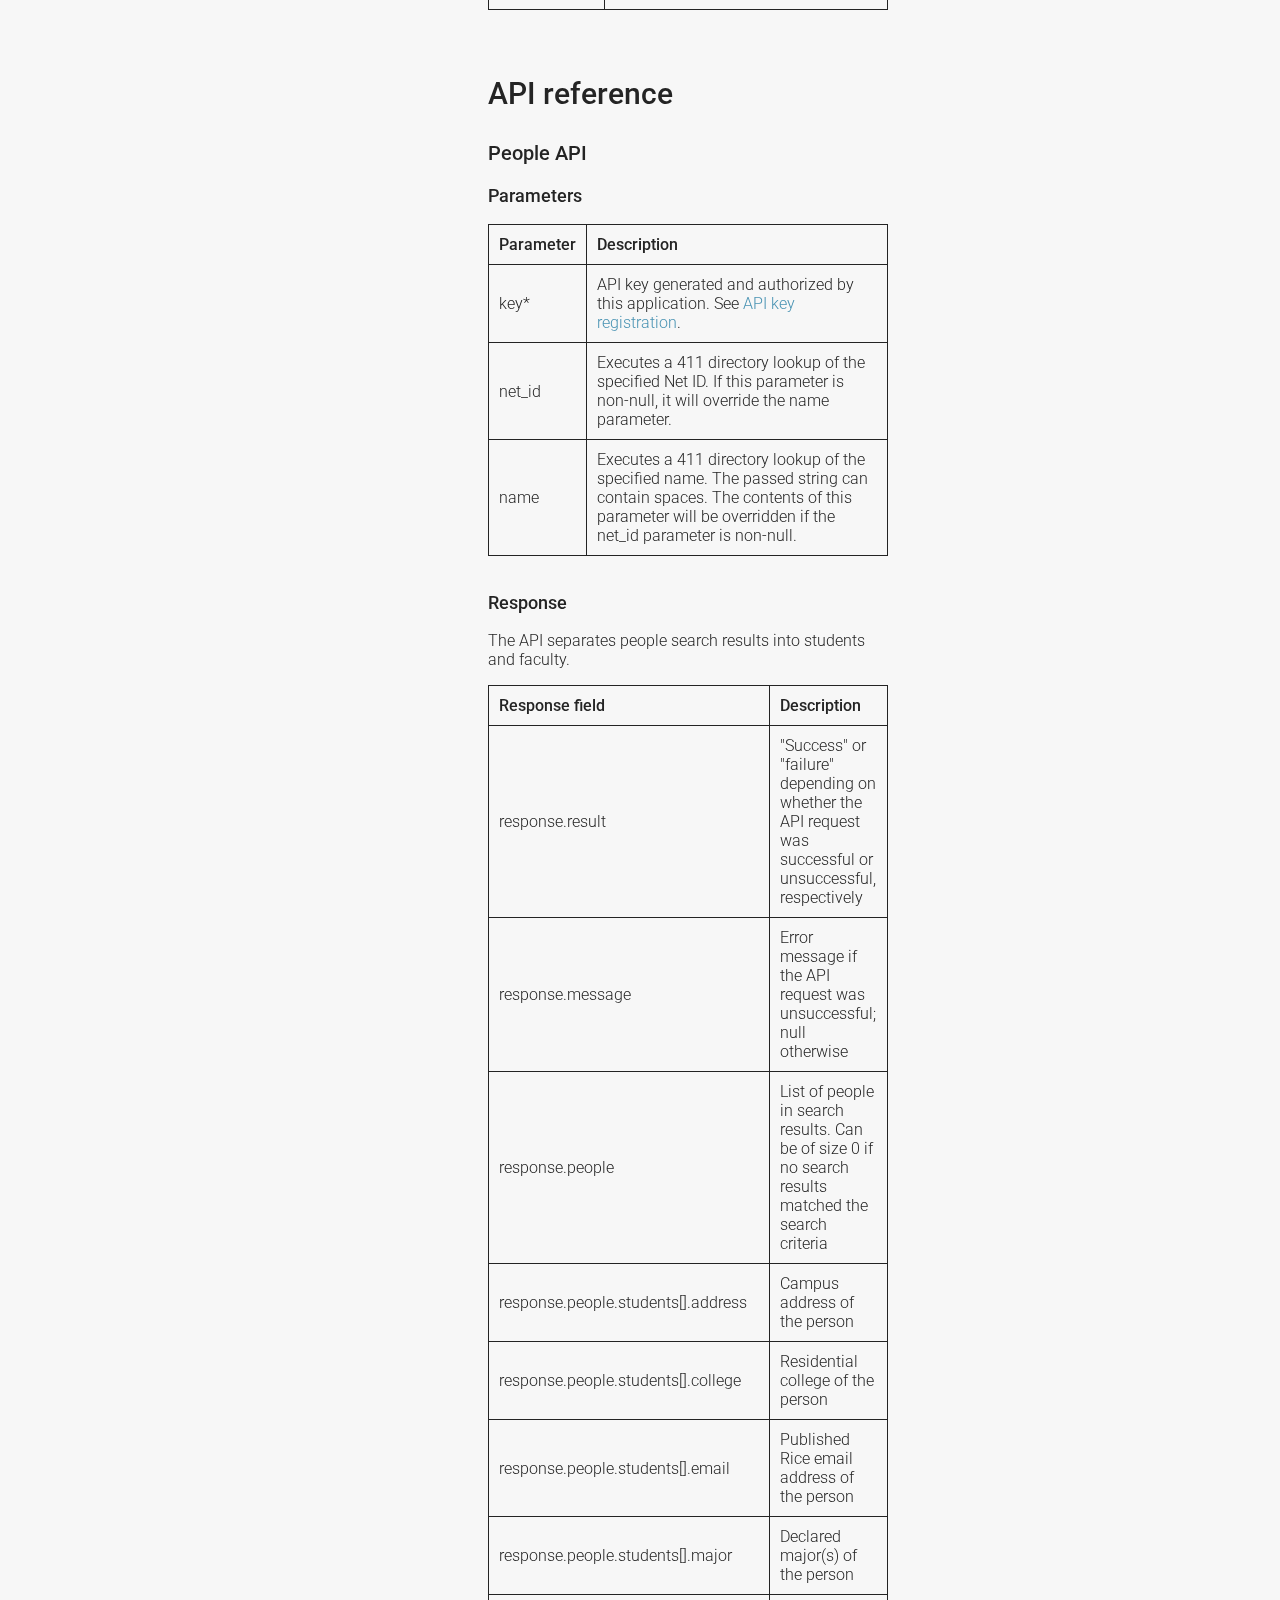
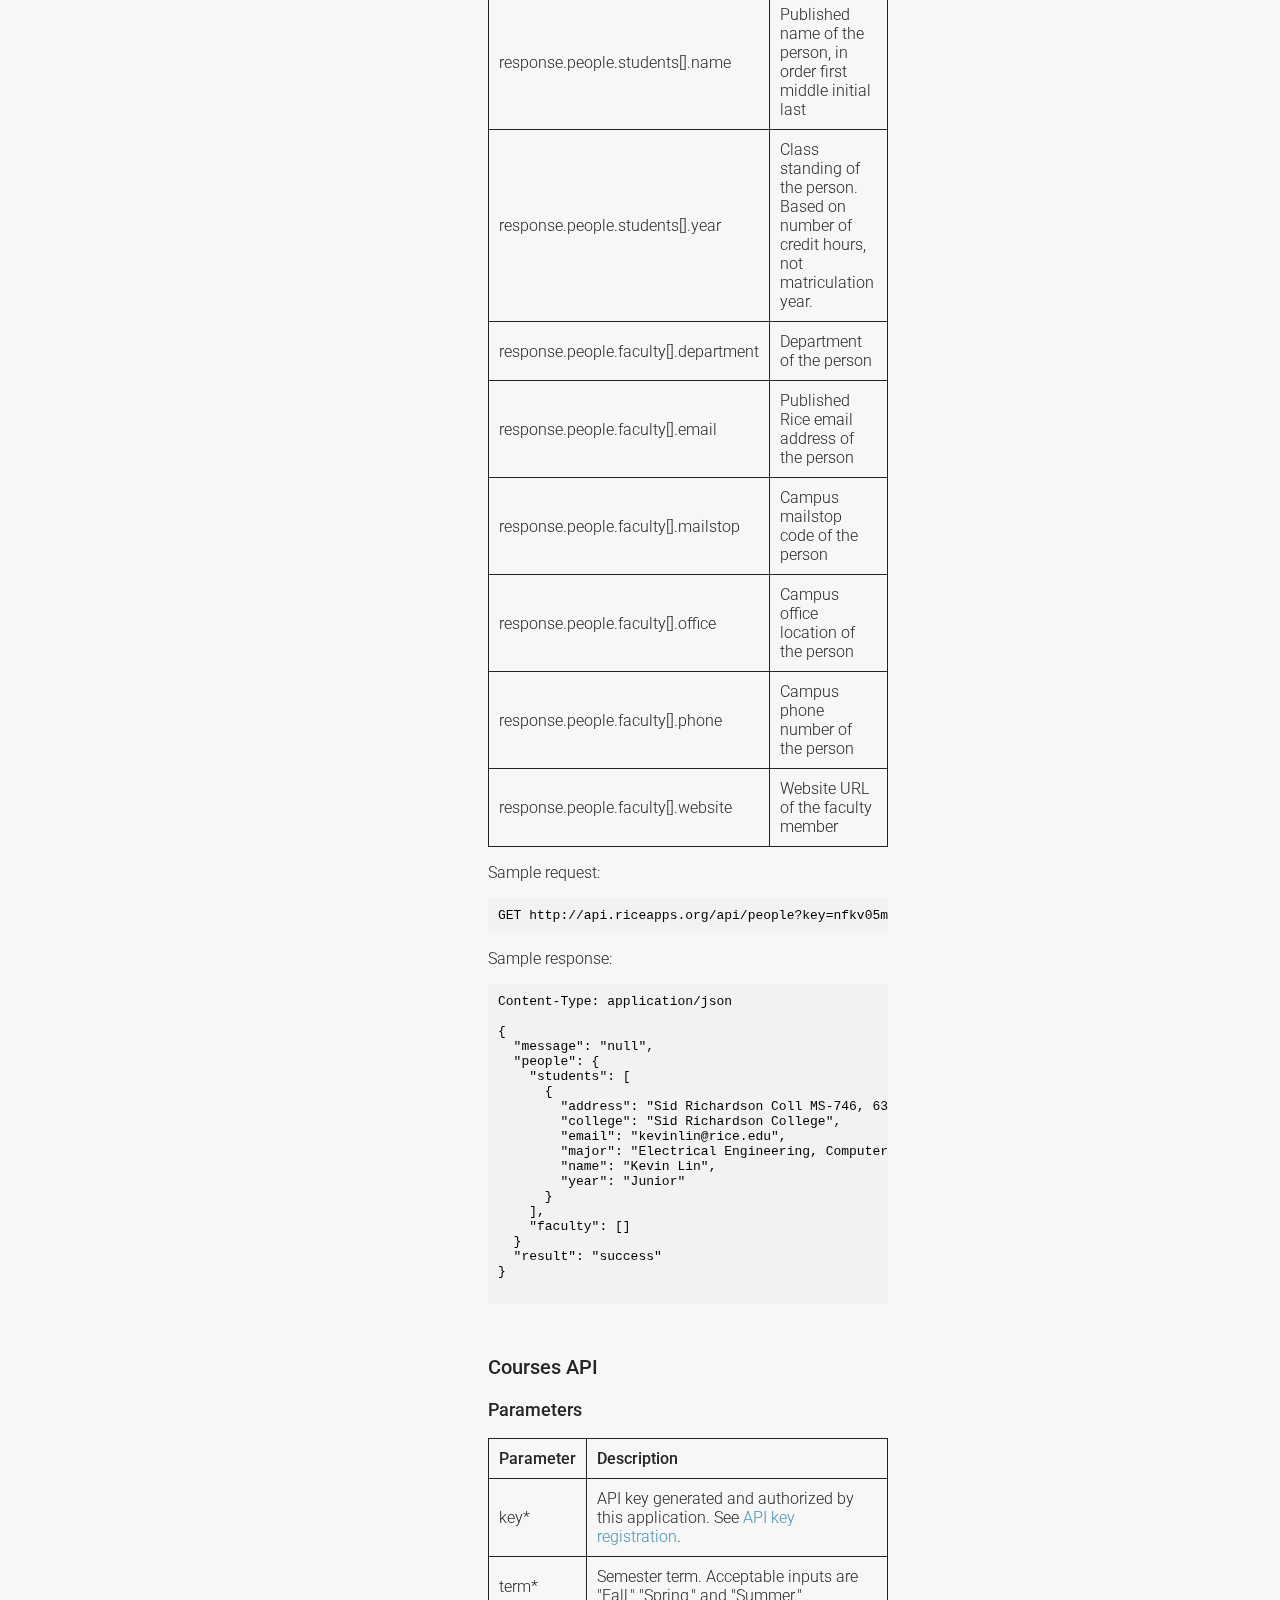
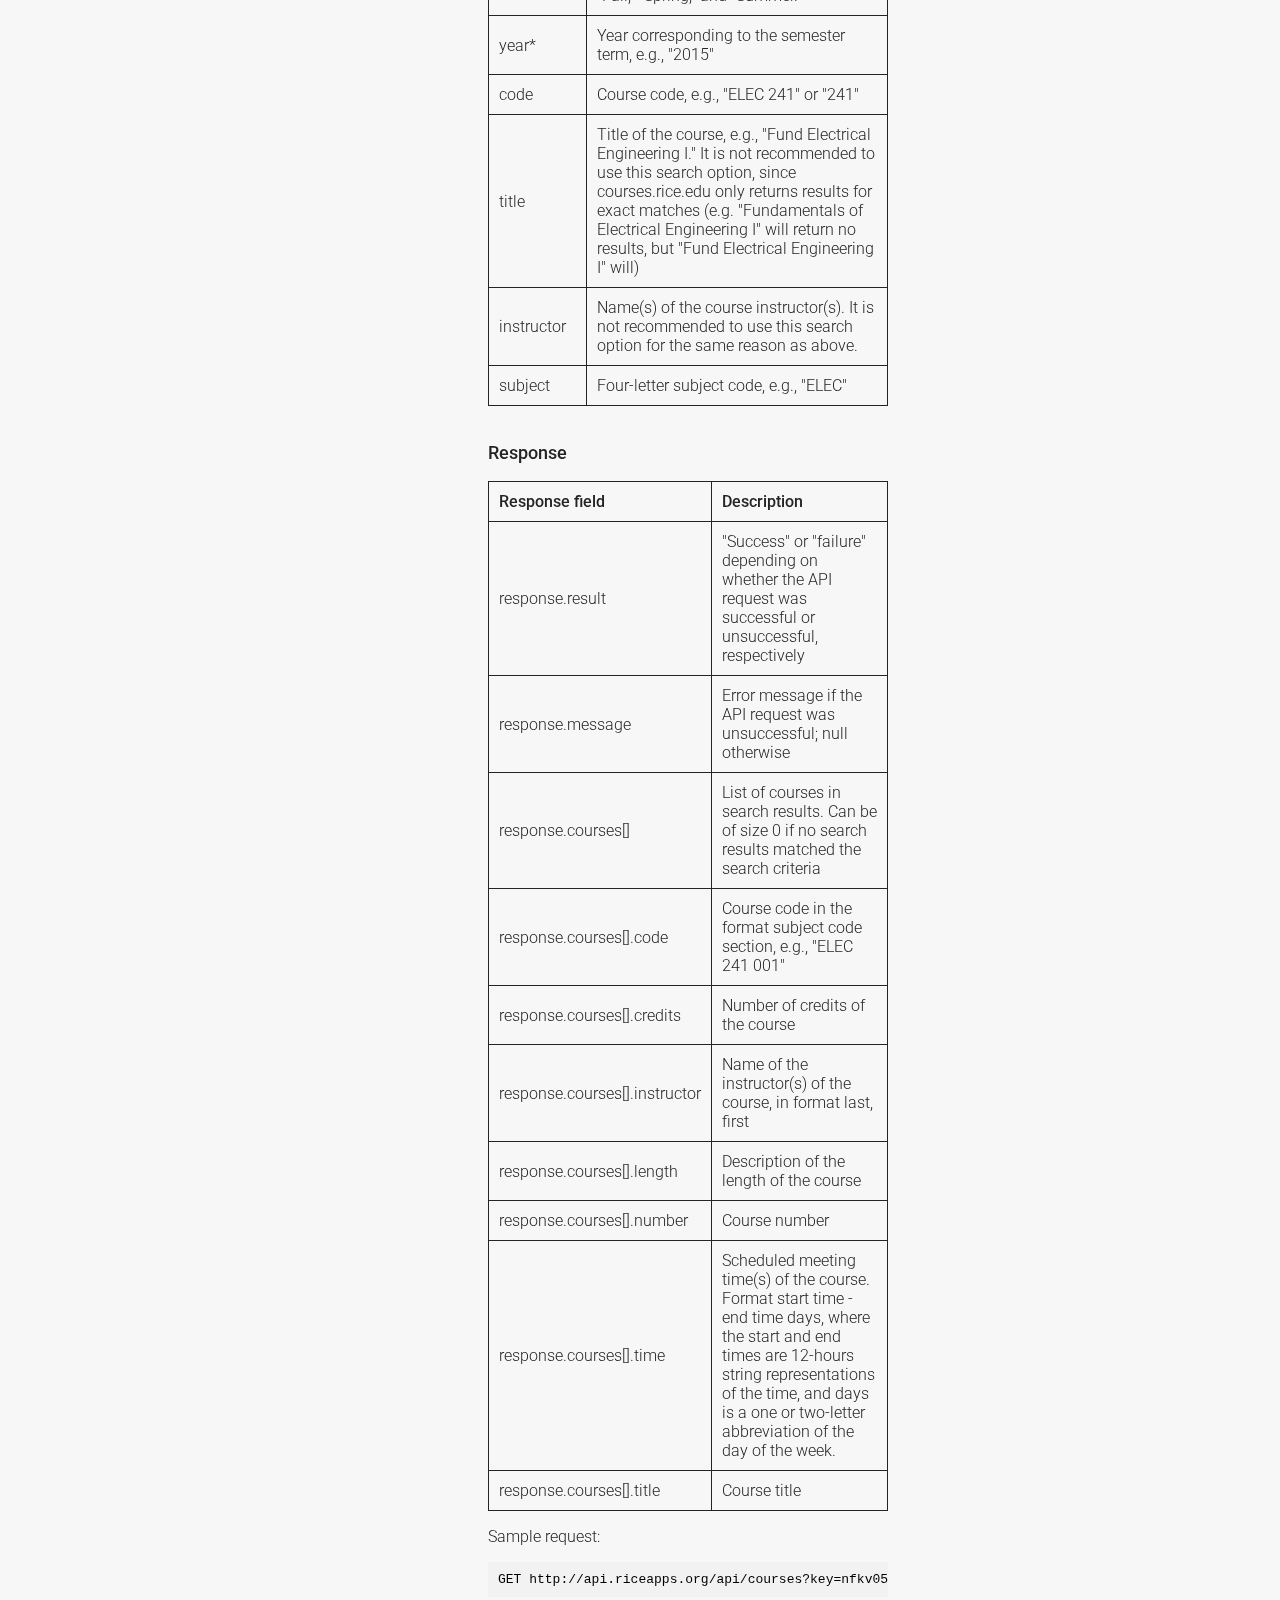
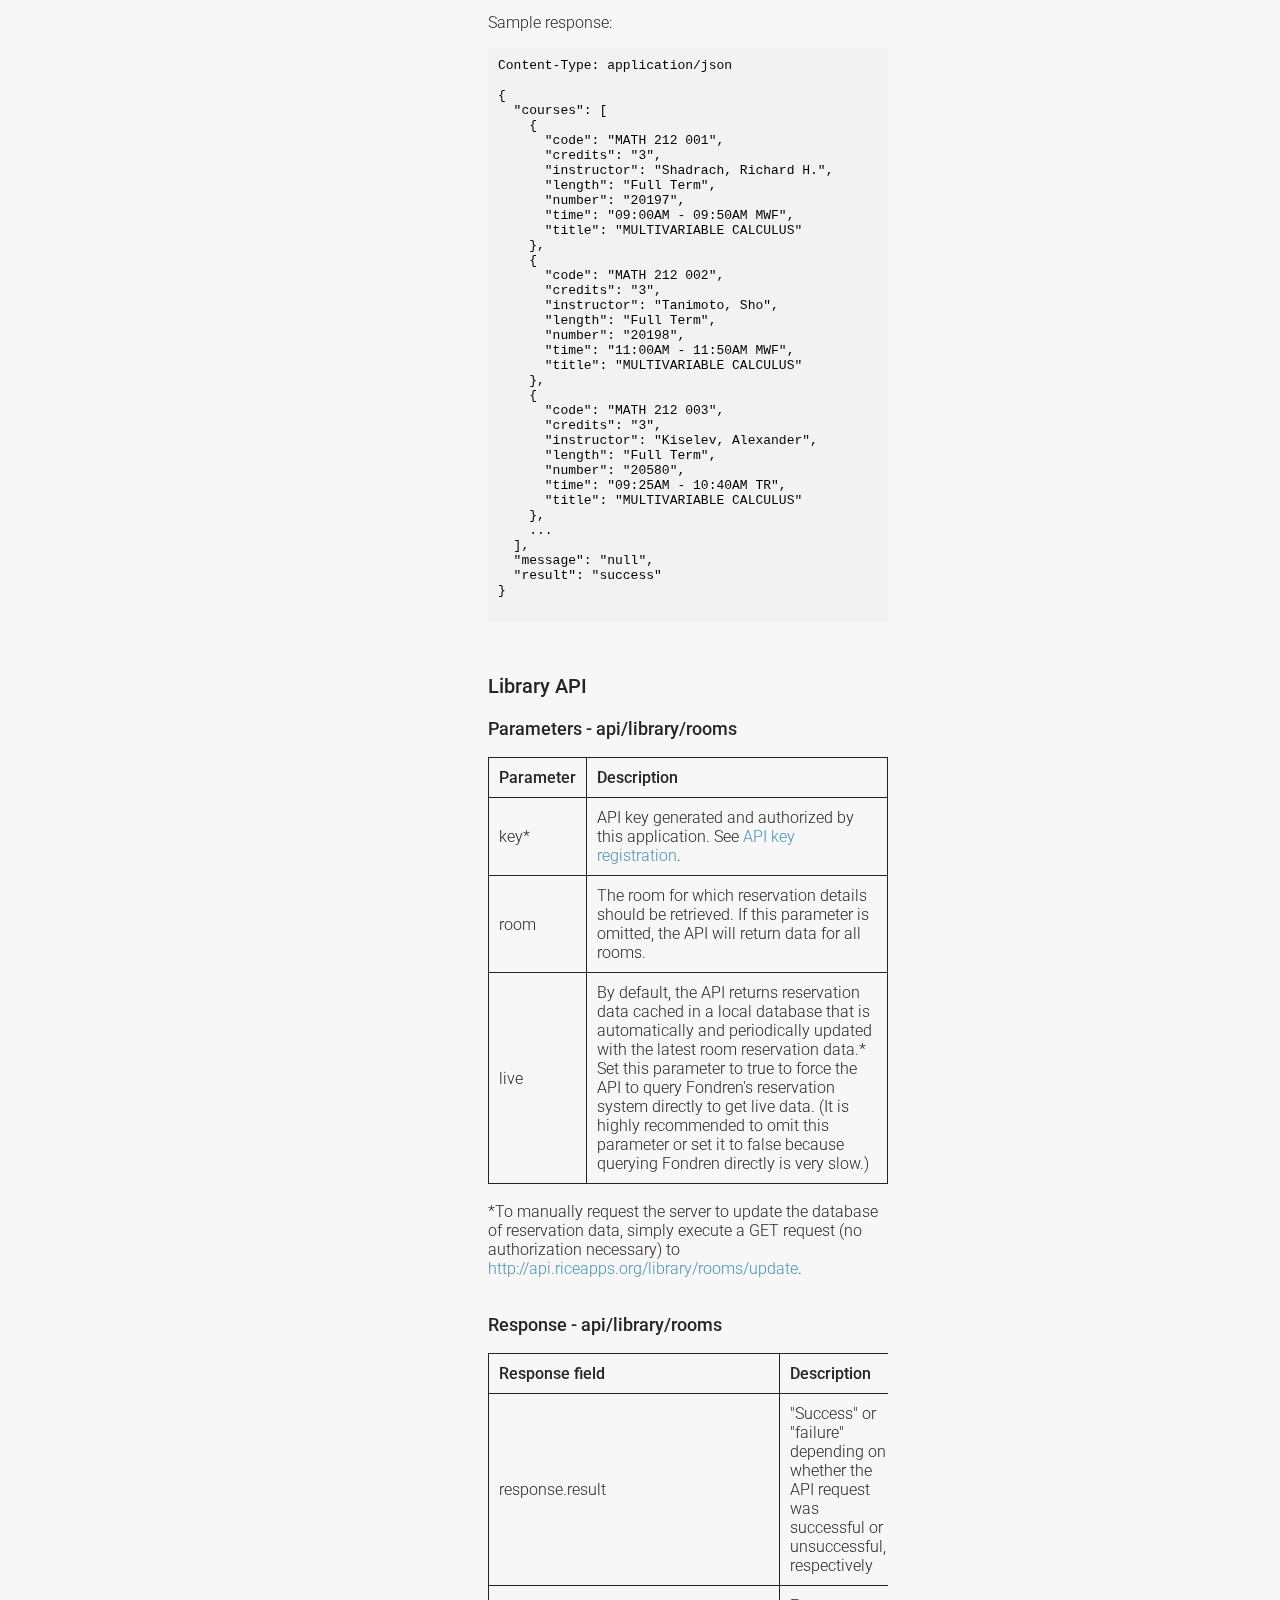
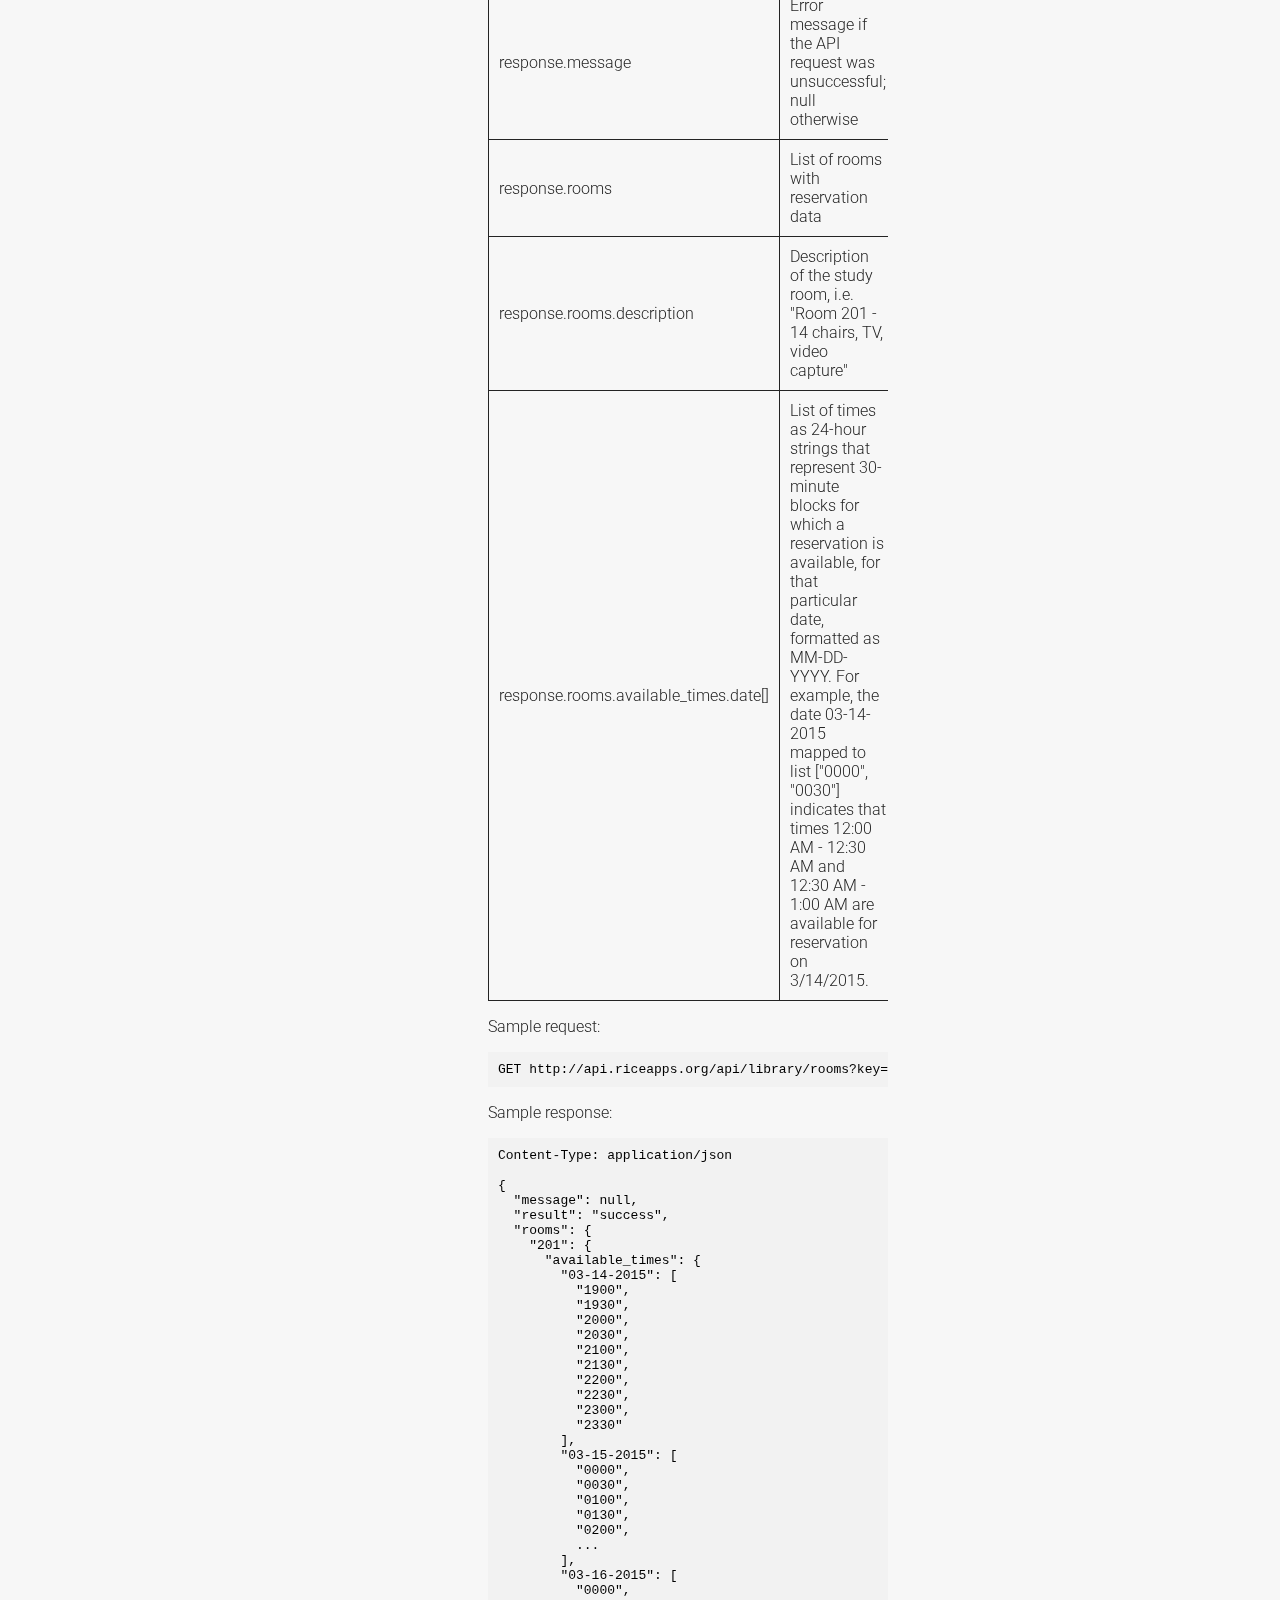
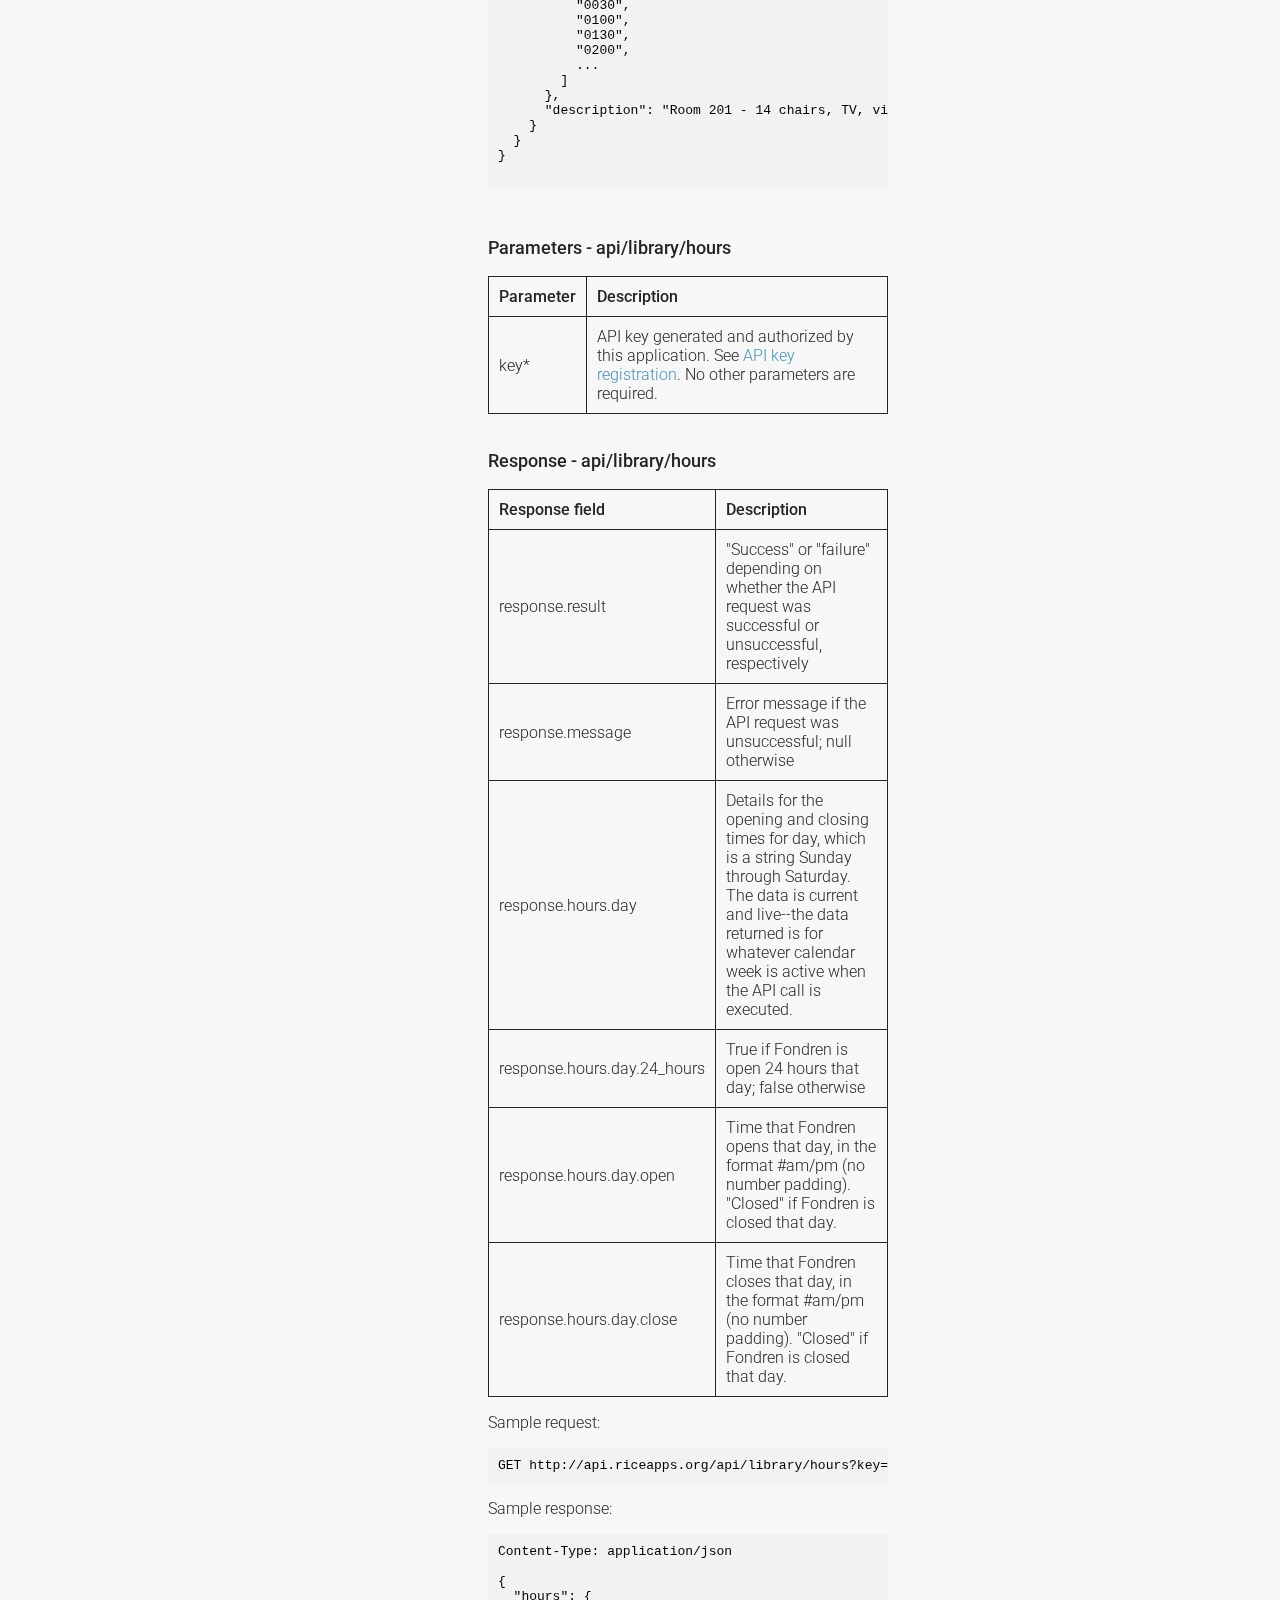
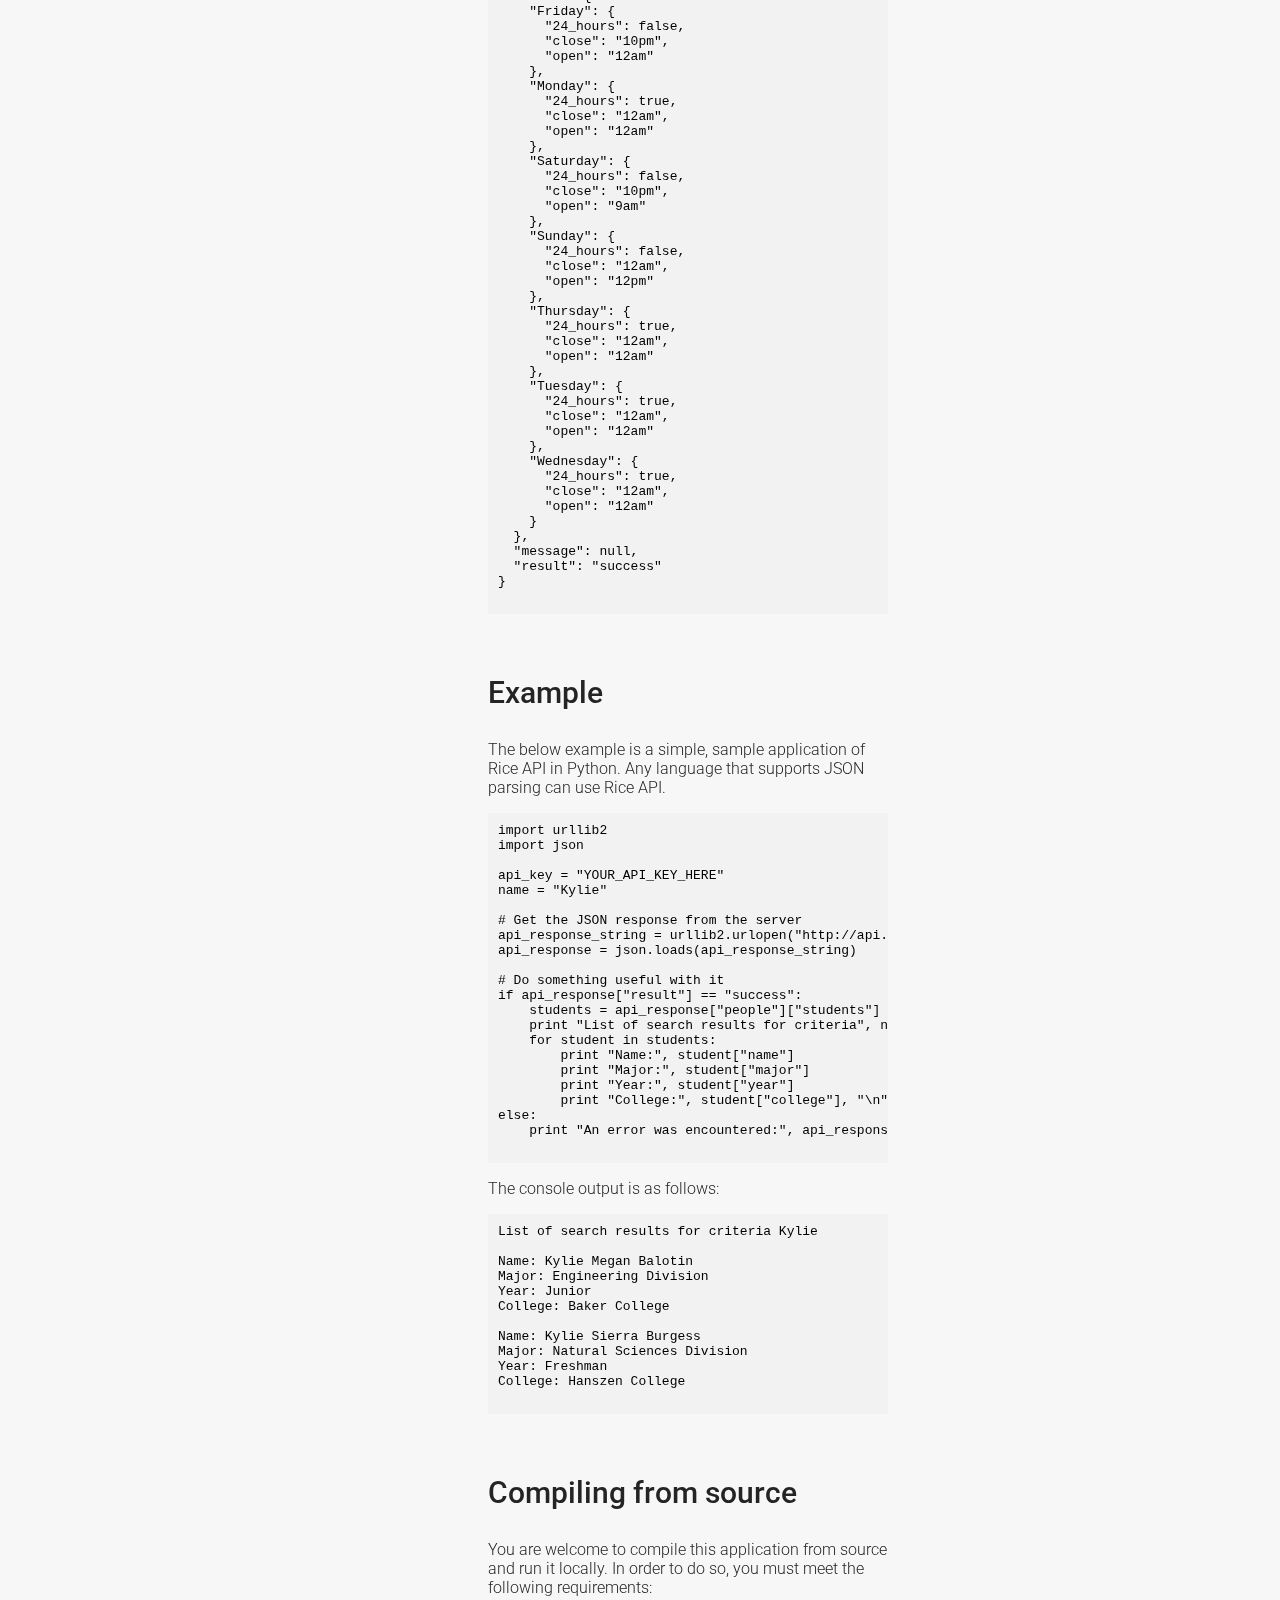
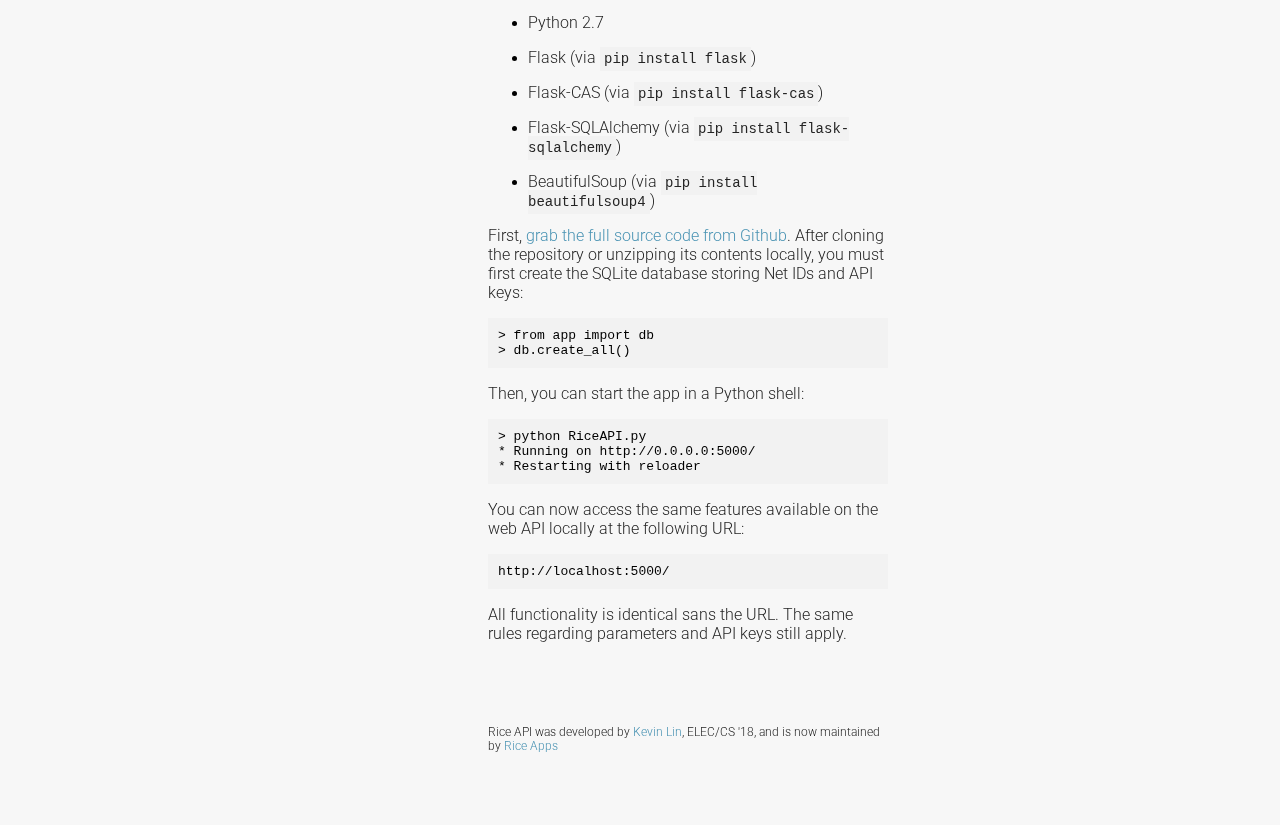
==== commit be542ccd: "Update documentation" ====
--- a/app/static/index.html
+++ b/app/static/index.html
@@ -44,6 +44,7 @@
             <p class="link"><a href="#about">about</a></p>
             <p class="link"><a href="#api">api key registration</a></p>
             <p class="link"><a href="#usage">usage</a></p>
+            <p class="link"><a href="#reference">api reference</a></p>
             <p class="link"><a href="#example">example</a></p>
             <p class="link"><a href="#source">compiling from source</a></p>
             <br/><br/>
@@ -84,9 +85,24 @@
                         <p class="table_text">Retrieve a list of courses matching some search criteria. Data is pulled from <a href="http://courses.rice.edu">courses.rice.edu</a></p>
                     </td>
                 </tr>
-            </table>
-            <br/>
-            <p class="subheading">Parameters - people</p>
+                <tr>
+                    <td><p class="table_text">library/rooms</p></td>
+                    <td>
+                        <p class="table_text">Gets details on the times that each study room is available for reservation. Data is pulled from <a href="http://library.rice.edu">library.rice.edu</a></p>
+                    </td>
+                </tr>
+                <tr>
+                    <td><p class="table_text">library/hours</p></td>
+                    <td>
+                        <p class="table_text">Gets live details on Fondren's open hours for this week. Data is pulled from <a href="http://library.rice.edu">library.rice.edu</a></p>
+                    </td>
+                </tr>
+            </table>
+            <br/><br/>
+            <a name="reference"></a>
+            <p class="heading">API reference</p>
+            <p class="subheading">People API</p>
+            <p class="subheading2">Parameters</p>
             <table border="1" cellpadding="10px">
                 <tr>
                     <td><p class="bold_text">Parameter</p></td>
@@ -107,12 +123,12 @@
                 <tr>
                     <td><p class="table_text">name</p></td>
                     <td>
-                        <p class="table_text">Executes a 411 directory lookup of the specified name. The passed string can contain spaces. The contents of this parameter will be overriden if the net_id parameter is non-null.</p>
-                    </td>
-                </tr>
-            </table>
-            <br/>
-            <p class="subheading">API response - people</p>
+                        <p class="table_text">Executes a 411 directory lookup of the specified name. The passed string can contain spaces. The contents of this parameter will be overridden if the net_id parameter is non-null.</p>
+                    </td>
+                </tr>
+            </table>
+            <br/>
+            <p class="subheading2">Response</p>
             <p class="text">The API separates people search results into students and faculty.</p>
             <table border="1" cellpadding="10px">
                 <tr>
@@ -235,7 +251,8 @@
 }
             </pre>
             <br/>
-            <p class="subheading">Parameters - courses</p>
+            <p class="subheading">Courses API</p>
+            <p class="subheading2">Parameters</p>
             <table border="1" cellpadding="10px">
                 <tr>
                     <td><p class="bold_text">Parameter</p></td>
@@ -285,7 +302,7 @@
                 </tr>
             </table>
             <br/>
-            <p class="subheading">API response - courses</p>
+            <p class="subheading2">Response</p>
             <table border="1" cellpadding="10px">
                 <tr>
                     <td><p class="bold_text">Response field</p></td>
@@ -394,6 +411,225 @@
 }
             </pre>
             <br/>
+            <p class="subheading">Library API</p>
+            <p class="subheading2">Parameters - api/library/rooms</p>
+            <table border="1" cellpadding="10px">
+                <tr>
+                    <td><p class="bold_text">Parameter</p></td>
+                    <td><p class="bold_text">Description</p></td>
+                </tr>
+                <tr>
+                    <td><p class="table_text">key*</p></td>
+                    <td>
+                        <p class="table_text">API key generated and authorized by this application. See <a href="#api">API key registration</a>.</p>
+                    </td>
+                </tr>
+                <tr>
+                    <td><p class="table_text">room</p></td>
+                    <td>
+                        <p class="table_text">The room for which reservation details should be retrieved. If this parameter is omitted, the API will return data for all rooms.</p>
+                    </td>
+                </tr>
+                <tr>
+                    <td><p class="table_text">live</p></td>
+                    <td>
+                        <p class="table_text">By default, the API returns reservation data cached in a local database that is automatically and periodically updated with the latest room reservation data.* Set this parameter to true to force the API to query Fondren's reservation system directly to get live data. (It is highly recommended to omit this parameter or set it to false because querying Fondren directly is very slow.)</p>
+                    </td>
+                </tr>
+            </table>
+            <br/>
+            <p class="table_text">*To manually request the server to update the database of reservation data, simply execute a GET request (no authorization necessary) to <a href="http://api.riceapps.org/library/rooms/update">http://api.riceapps.org/library/rooms/update</a>.</p>
+            <br/>
+            <p class="subheading2">Response - api/library/rooms</p>
+            <table border="1" cellpadding="10px">
+                <tr>
+                    <td><p class="bold_text">Response field</p></td>
+                    <td><p class="bold_text">Description</p></td>
+                </tr>
+                <tr>
+                    <td><p class="table_text">response.result</p></td>
+                    <td>
+                        <p class="table_text">"Success" or "failure" depending on whether the API request was successful or unsuccessful, respectively</p>
+                    </td>
+                </tr>
+                <tr>
+                    <td><p class="table_text">response.message</p></td>
+                    <td>
+                        <p class="table_text">Error message if the API request was unsuccessful; null otherwise</p>
+                    </td>
+                </tr>
+                <tr>
+                    <td><p class="table_text">response.rooms</p></td>
+                    <td>
+                        <p class="table_text">List of rooms with reservation data</p>
+                    </td>
+                </tr>
+                <tr>
+                    <td><p class="table_text">response.rooms.description</p></td>
+                    <td>
+                        <p class="table_text">Description of the study room, i.e. "Room 201 - 14 chairs, TV, video capture"</p>
+                    </td>
+                </tr>
+                <tr>
+                    <td><p class="table_text">response.rooms.available_times.date[]</p></td>
+                    <td>
+                        <p class="table_text">List of times as 24-hour strings that represent 30-minute blocks for which a reservation is available, for that particular date, formatted as MM-DD-YYYY. For example, the date 03-14-2015 mapped to list ["0000", "0030"] indicates that times 12:00 AM - 12:30 AM and 12:30 AM - 1:00 AM are available for reservation on 3/14/2015.</p>
+                    </td>
+                </tr>
+            </table>
+            <p class="text">Sample request:</p>
+            <pre>GET http://api.riceapps.org/api/library/rooms?key=nfkv05mmalawcba6ta00mhz536denf&amp;room=201</pre>
+            <p class="text">Sample response:</p>
+            <pre>
+Content-Type: application/json
+
+{
+  "message": null,
+  "result": "success",
+  "rooms": {
+    "201": {
+      "available_times": {
+        "03-14-2015": [
+          "1900",
+          "1930",
+          "2000",
+          "2030",
+          "2100",
+          "2130",
+          "2200",
+          "2230",
+          "2300",
+          "2330"
+        ],
+        "03-15-2015": [
+          "0000",
+          "0030",
+          "0100",
+          "0130",
+          "0200",
+          ...
+        ],
+        "03-16-2015": [
+          "0000",
+          "0030",
+          "0100",
+          "0130",
+          "0200",
+          ...
+        ]
+      },
+      "description": "Room 201 - 14 chairs, TV, video capture"
+    }
+  }
+}
+            </pre>
+            <br/>
+            <p class="subheading2">Parameters - api/library/hours</p>
+            <table border="1" cellpadding="10px">
+                <tr>
+                    <td><p class="bold_text">Parameter</p></td>
+                    <td><p class="bold_text">Description</p></td>
+                </tr>
+                <tr>
+                    <td><p class="table_text">key*</p></td>
+                    <td>
+                        <p class="table_text">API key generated and authorized by this application. See <a href="#api">API key registration</a>. No other parameters are required.</p>
+                    </td>
+                </tr>
+            </table>
+            <br/>
+            <p class="subheading2">Response - api/library/hours</p>
+            <table border="1" cellpadding="10px">
+                <tr>
+                    <td><p class="bold_text">Response field</p></td>
+                    <td><p class="bold_text">Description</p></td>
+                </tr>
+                <tr>
+                    <td><p class="table_text">response.result</p></td>
+                    <td>
+                        <p class="table_text">"Success" or "failure" depending on whether the API request was successful or unsuccessful, respectively</p>
+                    </td>
+                </tr>
+                <tr>
+                    <td><p class="table_text">response.message</p></td>
+                    <td>
+                        <p class="table_text">Error message if the API request was unsuccessful; null otherwise</p>
+                    </td>
+                </tr>
+                <tr>
+                    <td><p class="table_text">response.hours.day</p></td>
+                    <td>
+                        <p class="table_text">Details for the opening and closing times for day, which is a string Sunday through Saturday. The data is current and live--the data returned is for whatever calendar week is active when the API call is executed.</p>
+                    </td>
+                </tr>
+                <tr>
+                    <td><p class="table_text">response.hours.day.24_hours</p></td>
+                    <td>
+                        <p class="table_text">True if Fondren is open 24 hours that day; false otherwise</p>
+                    </td>
+                </tr>
+                <tr>
+                    <td><p class="table_text">response.hours.day.open</p></td>
+                    <td>
+                        <p class="table_text">Time that Fondren opens that day, in the format #am/pm (no number padding). "Closed" if Fondren is closed that day.</p>
+                    </td>
+                </tr>
+                <tr>
+                    <td><p class="table_text">response.hours.day.close</p></td>
+                    <td>
+                        <p class="table_text">Time that Fondren closes that day, in the format #am/pm (no number padding). "Closed" if Fondren is closed that day.</p>
+                    </td>
+                </tr>
+            </table>
+            <p class="text">Sample request:</p>
+            <pre>GET http://api.riceapps.org/api/library/hours?key=nfkv05mmalawcba6ta00mhz536denf</pre>
+            <p class="text">Sample response:</p>
+            <pre>
+Content-Type: application/json
+
+{
+  "hours": {
+    "Friday": {
+      "24_hours": false,
+      "close": "10pm",
+      "open": "12am"
+    },
+    "Monday": {
+      "24_hours": true,
+      "close": "12am",
+      "open": "12am"
+    },
+    "Saturday": {
+      "24_hours": false,
+      "close": "10pm",
+      "open": "9am"
+    },
+    "Sunday": {
+      "24_hours": false,
+      "close": "12am",
+      "open": "12pm"
+    },
+    "Thursday": {
+      "24_hours": true,
+      "close": "12am",
+      "open": "12am"
+    },
+    "Tuesday": {
+      "24_hours": true,
+      "close": "12am",
+      "open": "12am"
+    },
+    "Wednesday": {
+      "24_hours": true,
+      "close": "12am",
+      "open": "12am"
+    }
+  },
+  "message": null,
+  "result": "success"
+}
+            </pre>
+            <br/>
             <a name="example"></a>
             <p class="heading">Example</p>
             <p class="text">The below example is a simple, sample application of Rice API in Python. Any language that supports JSON parsing can use Rice API.</p>
@@ -405,12 +641,12 @@
 name = "Kylie"
 
 # Get the JSON response from the server
-apiResponseString = urllib2.urlopen("http://api.riceapps.org/api/people?key=" + api_key + "&name=" + name).read()
-apiResponse = json.loads(apiResponseString)
+api_response_string = urllib2.urlopen("http://api.riceapps.org/api/people?key=" + api_key + "&name=" + name).read()
+api_response = json.loads(api_response_string)
 
 # Do something useful with it
-if apiResponse["result"] == "success":
-    students = apiResponse["people"]["students"]
+if api_response["result"] == "success":
+    students = api_response["people"]["students"]
     print "List of search results for criteria", name, "\n"
     for student in students:
         print "Name:", student["name"]
@@ -418,7 +654,7 @@
         print "Year:", student["year"]
         print "College:", student["college"], "\n"
 else:
-    print "An error was encountered:", apiResponse["message"]
+    print "An error was encountered:", api_response["message"]
             </pre>
             <p class="text">The console output is as follows:</p>
             <pre>
--- a/app/static/stylesheet.css
+++ b/app/static/stylesheet.css
@@ -86,6 +86,13 @@
     color: #242424;
 }
 
+p.subheading2 {
+    font-family: 'Roboto', sans-serif;
+    font-weight: 500;
+    font-size: 18px;
+    color: #242424;
+}
+
 p.footer {
     font-family: 'Roboto', sans-serif;
     font-weight: 300;
